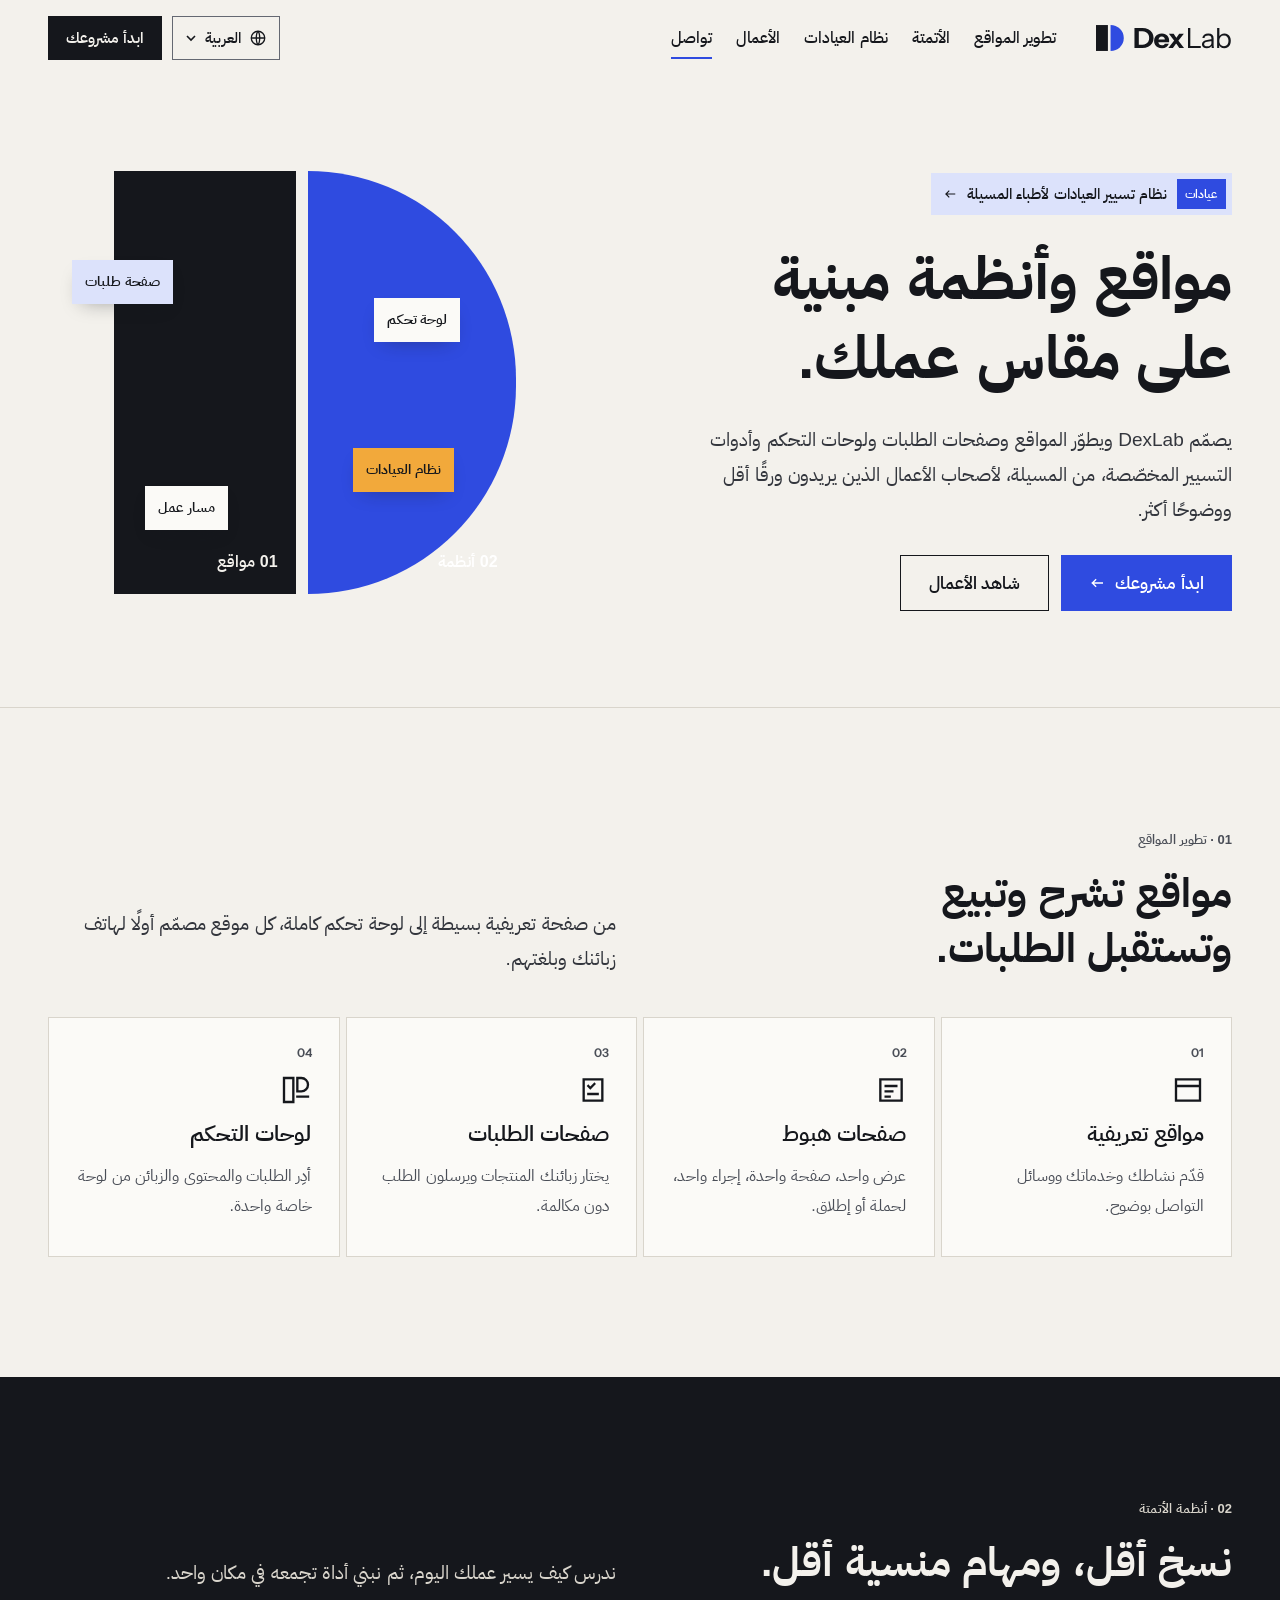
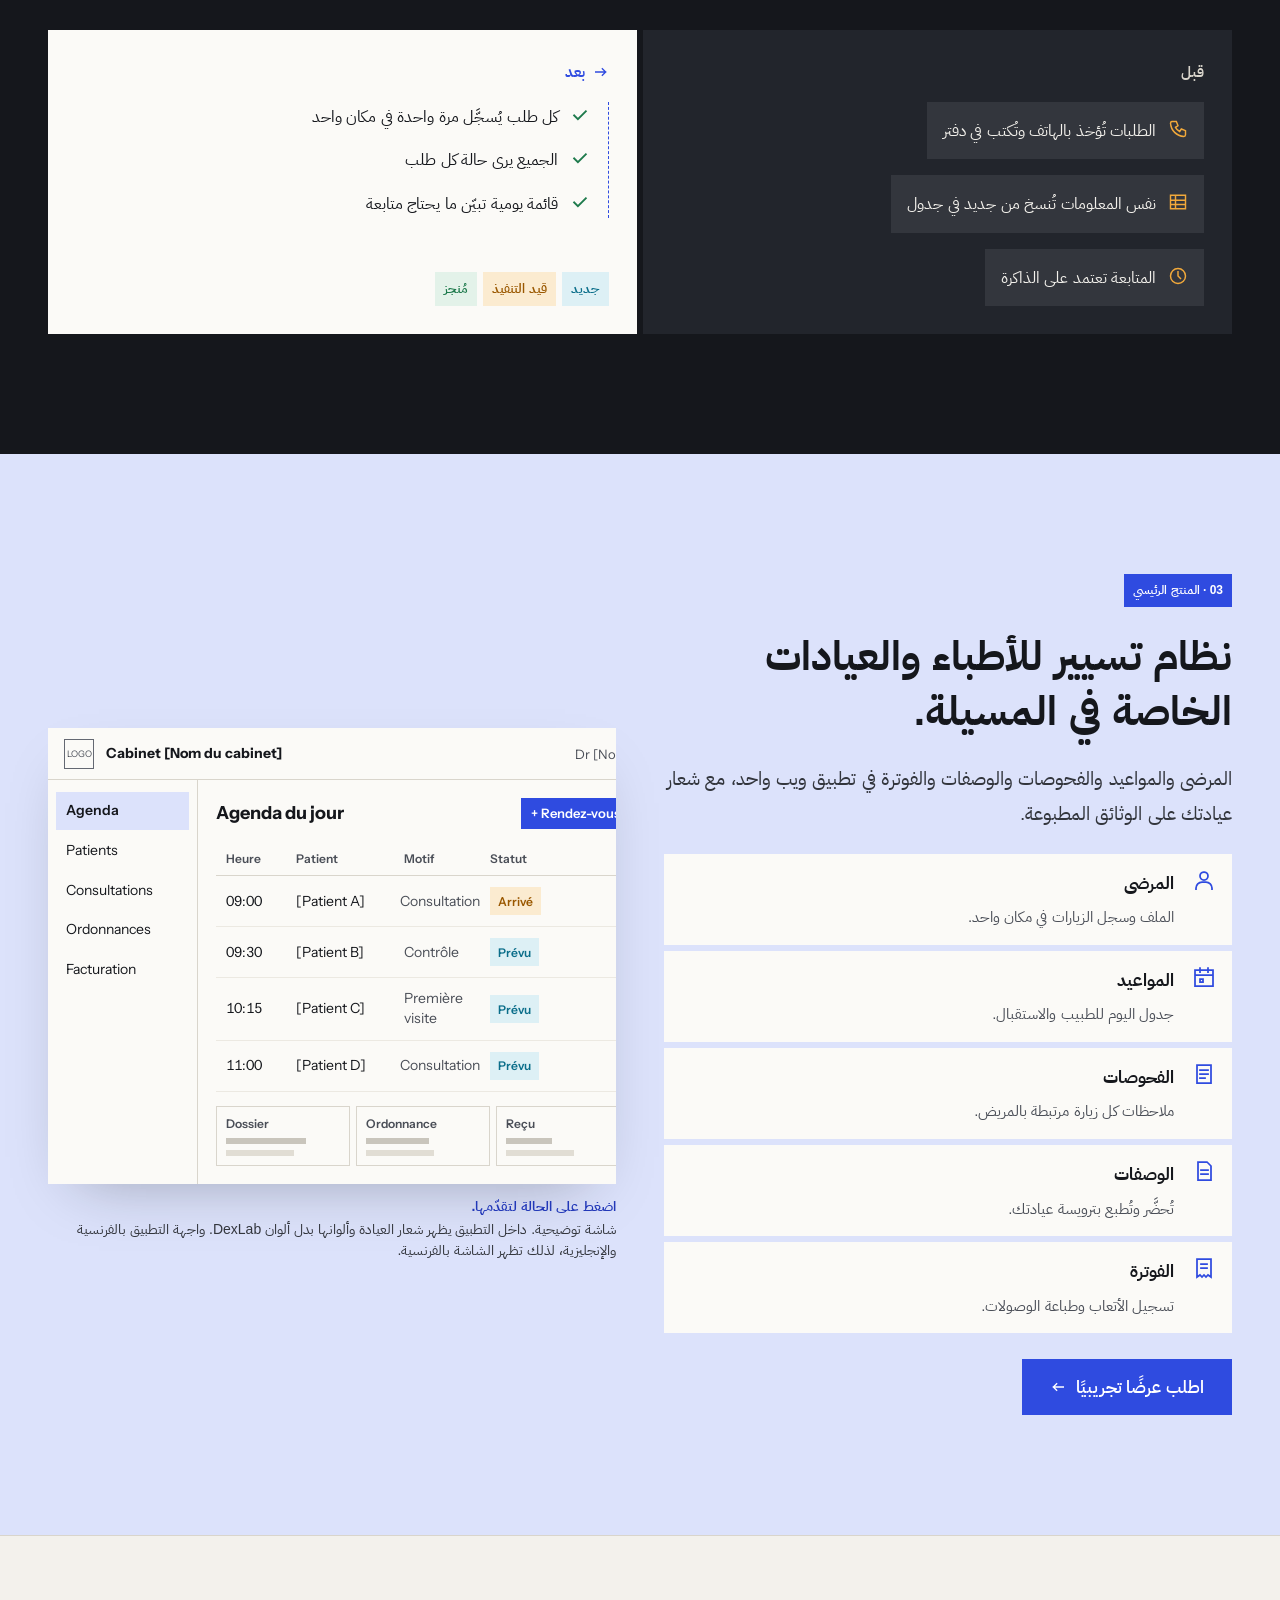
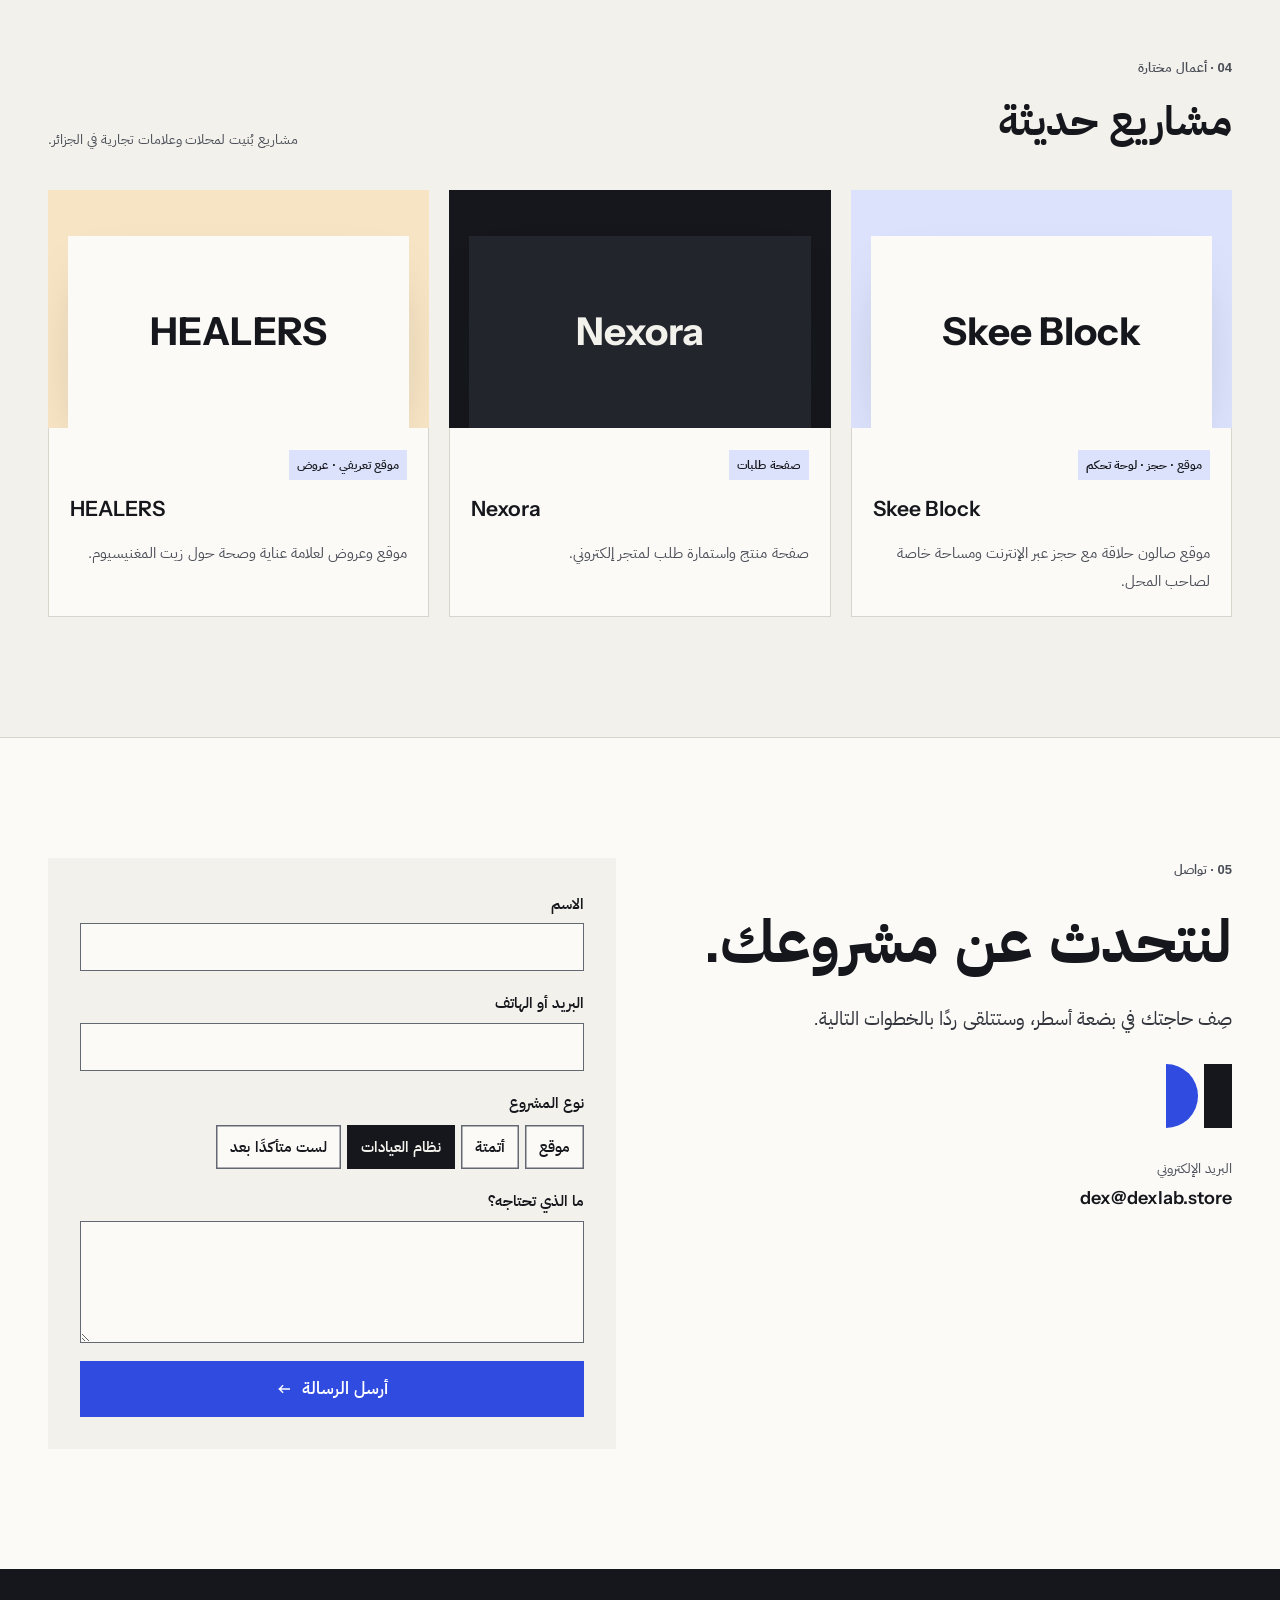
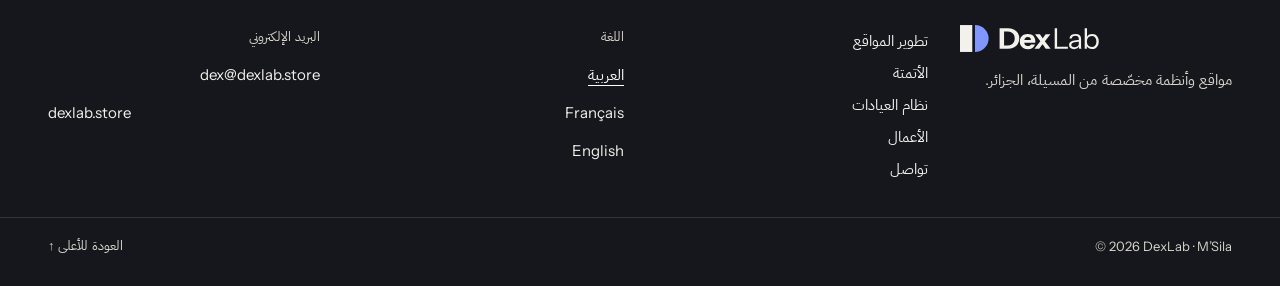
==== ar/index.html @ 87ea92a4 "Launch DexLab website (AR/FR/EN) Static site built from the DexLab brand (direction A): hero assembl" ====
<!doctype html>
<html lang="ar" dir="rtl" class="no-js">
<head>
<meta charset="utf-8">
<meta name="viewport" content="width=device-width,initial-scale=1,viewport-fit=cover">
<title>DexLab · مواقع وأنظمة مخصّصة في المسيلة</title>
<meta name="description" content="يصمّم DexLab ويطوّر المواقع وصفحات الطلبات ولوحات التحكم وأدوات التسيير المخصّصة، ومنها نظام تسيير للعيادات الخاصة في المسيلة.">
<meta name="theme-color" content="#F3F1EC">
<link rel="canonical" href="https://dexlab.store/ar/">
<link rel="alternate" hreflang="ar" href="https://dexlab.store/ar/">
<link rel="alternate" hreflang="fr" href="https://dexlab.store/fr/">
<link rel="alternate" hreflang="en" href="https://dexlab.store/en/">
<link rel="alternate" hreflang="x-default" href="https://dexlab.store/fr/">
<meta property="og:type" content="website">
<meta property="og:site_name" content="DexLab">
<meta property="og:title" content="DexLab · مواقع وأنظمة مخصّصة في المسيلة">
<meta property="og:description" content="يصمّم DexLab ويطوّر المواقع وصفحات الطلبات ولوحات التحكم وأدوات التسيير المخصّصة، ومنها نظام تسيير للعيادات الخاصة في المسيلة.">
<meta property="og:url" content="https://dexlab.store/ar/">
<meta property="og:image" content="https://dexlab.store/assets/img/og-ar.png">
<meta property="og:image:width" content="1200"><meta property="og:image:height" content="630">
<meta name="twitter:card" content="summary_large_image">
<link rel="icon" href="/favicon.svg" type="image/svg+xml">
<link rel="icon" href="/favicon.ico" sizes="any">
<link rel="apple-touch-icon" href="/assets/img/apple-touch-icon.png">
<link rel="manifest" href="/site.webmanifest">
<link rel="preload" href="/assets/fonts/ibm-plex-sans-arabic-arabic-700-normal.woff2" as="font" type="font/woff2" crossorigin>
<link rel="stylesheet" href="/assets/css/site.css">
<script>if(!matchMedia("(prefers-reduced-motion: reduce)").matches)document.documentElement.classList.add("play");</script>
</head>
<body>
<a class="skip" href="#main">انتقل إلى المحتوى</a>
<div class="progress" aria-hidden="true"><span></span></div>

<header class="site-head">
<div class="wrap head-row">
<a class="brand" href="/ar/" dir="ltr" aria-label="DexLab"><img src="/assets/img/logo.svg" alt="DexLab" width="136" height="27"></a>
<nav class="nav" aria-label="القائمة الرئيسية"><a href="#web">تطوير المواقع</a><a href="#automation">الأتمتة</a><a href="#clinic">نظام العيادات</a><a href="#work">الأعمال</a><a href="#contact">تواصل</a></nav>
<div class="head-end">
<button type="button" class="lang-btn" aria-haspopup="true" aria-expanded="false" aria-controls="lang-list" aria-label="اللغة">
<svg width="18" height="18" viewBox="0 0 24 24" fill="none" stroke="currentColor" stroke-width="1.75" aria-hidden="true"><circle cx="12" cy="12" r="9"/><path d="M3 12h18M12 3c3 3 3 15 0 18M12 3c-3 3-3 15 0 18"/></svg>
<span class="full">العربية</span><span class="short">عربي</span>
<svg class="chev" width="12" height="12" viewBox="0 0 12 12" aria-hidden="true"><path d="M2 4l4 4 4-4" fill="none" stroke="currentColor" stroke-width="1.6"/></svg>
</button>
<div class="lang-list" id="lang-list" role="group" aria-label="اللغة"><a href="/ar/" lang="ar" hreflang="ar" data-lang="ar" aria-current="true">العربية</a><a href="/fr/" lang="fr" hreflang="fr" data-lang="fr">Français</a><a href="/en/" lang="en" hreflang="en" data-lang="en">English</a></div>
<a class="btn btn-ink" href="#contact">ابدأ مشروعك</a>
<button type="button" class="menu-btn" aria-expanded="false" aria-controls="mobile-menu" aria-label="فتح القائمة" data-open="فتح القائمة" data-close="إغلاق القائمة">
<svg class="bars" width="20" height="14" viewBox="0 0 20 14" aria-hidden="true"><path d="M0 1h20M0 7h20M0 13h20" stroke="#F3F1EC" stroke-width="2"/></svg>
<svg class="x" width="16" height="16" viewBox="0 0 16 16" aria-hidden="true"><path d="M2 2l12 12M14 2L2 14" stroke="#F3F1EC" stroke-width="2"/></svg>
</button>
</div>
</div>
<nav class="mobile-menu" id="mobile-menu" aria-label="القائمة الرئيسية">
<a class="m-link" href="#web">تطوير المواقع</a><a class="m-link" href="#automation">الأتمتة</a><a class="m-link" href="#clinic">نظام العيادات</a><a class="m-link" href="#work">الأعمال</a><a class="m-link" href="#contact">تواصل</a>
<span class="small">اللغة</span>
<div class="seg"><a href="/ar/" lang="ar" hreflang="ar" data-lang="ar" aria-current="true">العربية</a><a href="/fr/" lang="fr" hreflang="fr" data-lang="fr">Français</a><a href="/en/" lang="en" hreflang="en" data-lang="en">English</a></div>
<a class="btn btn-pri" href="#contact">ابدأ مشروعك</a>
</nav>
</header>

<main id="main">
<section class="wrap hero" id="top">
<div class="hero-copy">
<a class="chip-link" href="#clinic"><span class="tag">عيادات</span><span>نظام تسيير العيادات لأطباء المسيلة</span><svg width="14" height="14" viewBox="0 0 24 24" fill="none" stroke="currentColor" stroke-width="2" stroke-linecap="square" aria-hidden="true"><path d="M4 12h15M14 7l5 5-5 5"/></svg></a>
<h1><span class="w">مواقع</span> <span class="w">وأنظمة</span> <span class="w">مبنية</span> <span class="w">على</span> <span class="w">مقاس</span> <span class="w">عملك.</span></h1>
<p class="lead">يصمّم DexLab ويطوّر المواقع وصفحات الطلبات ولوحات التحكم وأدوات التسيير المخصّصة، من المسيلة، لأصحاب الأعمال الذين يريدون ورقًا أقل ووضوحًا أكثر.</p>
<div class="actions"><a class="btn btn-pri" href="#contact">ابدأ مشروعك<svg class="arrow" width="16" height="16" viewBox="0 0 24 24" fill="none" stroke="currentColor" stroke-width="2" stroke-linecap="square" aria-hidden="true"><path d="M4 12h15M14 7l5 5-5 5"/></svg></a><a class="btn btn-sec" href="#work">شاهد الأعمال</a></div>
</div>
<button type="button" class="motif" dir="ltr" aria-label="أعِد التركيب">
<span class="mod block" dir="rtl"><span>01 مواقع</span></span>
<span class="mod disc" dir="rtl"><span>02 أنظمة</span></span>
<span class="chip c1" dir="rtl">صفحة طلبات</span>
<span class="chip c2" dir="rtl">لوحة تحكم</span>
<span class="chip c3" dir="rtl">نظام العيادات</span>
<span class="chip c4" dir="rtl">مسار عمل</span>
<span class="replay" dir="rtl" aria-hidden="true"><svg width="14" height="14" viewBox="0 0 24 24" fill="none" stroke="currentColor" stroke-width="2" aria-hidden="true"><path d="M4 12a8 8 0 1 0 3-6.2M4 4v5h5"/></svg>أعِد التركيب</span>
</button>
</section>

<section class="sec" id="web">
<div class="wrap sec-in">
<div class="sec-head rv"><div><span class="label">01 · تطوير المواقع</span><h2 class="h2">مواقع تشرح وتبيع وتستقبل الطلبات.</h2></div><p class="lead">من صفحة تعريفية بسيطة إلى لوحة تحكم كاملة، كل موقع مصمّم أولًا لهاتف زبائنك وبلغتهم.</p></div>
<div class="cards"><article class="card rv" style="--i:0"><span class="num">01</span><svg width="32" height="32" viewBox="0 0 24 24" fill="none" stroke="currentColor" stroke-width="1.75" stroke-linecap="square" aria-hidden="true"><path d="M3 4h18v16H3zM3 9h18"/></svg><h3>مواقع تعريفية</h3><p>قدّم نشاطك وخدماتك ووسائل التواصل بوضوح.</p></article><article class="card rv" style="--i:1"><span class="num">02</span><svg width="32" height="32" viewBox="0 0 24 24" fill="none" stroke="currentColor" stroke-width="1.75" stroke-linecap="square" aria-hidden="true"><path d="M4 4h16v16H4zM8 9h8M8 13h5M8 17h3"/></svg><h3>صفحات هبوط</h3><p>عرض واحد، صفحة واحدة، إجراء واحد، لحملة أو إطلاق.</p></article><article class="card rv" style="--i:2"><span class="num">03</span><svg width="32" height="32" viewBox="0 0 24 24" fill="none" stroke="currentColor" stroke-width="1.75" stroke-linecap="square" aria-hidden="true"><path d="M5 4h14v16H5zM8.5 9l1.5 1.5L13 7.5M8.5 15h7"/></svg><h3>صفحات الطلبات</h3><p>يختار زبائنك المنتجات ويرسلون الطلب دون مكالمة.</p></article><article class="card rv" style="--i:3"><span class="num">04</span><svg width="32" height="32" viewBox="0 0 24 24" fill="none" stroke="currentColor" stroke-width="1.75" stroke-linecap="square" aria-hidden="true"><path d="M3 3h7v18H3zM13 3h3a5 5 0 0 1 0 10h-3zM13 17h8"/></svg><h3>لوحات التحكم</h3><p>أدِر الطلبات والمحتوى والزبائن من لوحة خاصة واحدة.</p></article></div>
</div>
</section>

<section class="sec dark" id="automation">
<div class="wrap sec-in">
<div class="sec-head rv"><div><span class="label">02 · أنظمة الأتمتة</span><h2 class="h2">نسخ أقل، ومهام منسية أقل.</h2></div><p class="lead">ندرس كيف يسير عملك اليوم، ثم نبني أداة تجمعه في مكان واحد.</p></div>
<div class="ba">
<div class="before"><span class="k">قبل</span><div class="note"><svg width="20" height="20" viewBox="0 0 24 24" fill="none" stroke="currentColor" stroke-width="1.75" stroke-linecap="square" aria-hidden="true"><path d="M5 3h5l2 5-3 2a11 11 0 0 0 5 5l2-3 5 2v5a2 2 0 0 1-2 2A17 17 0 0 1 3 5a2 2 0 0 1 2-2"/></svg><span>الطلبات تُؤخذ بالهاتف وتُكتب في دفتر</span></div><div class="note"><svg width="20" height="20" viewBox="0 0 24 24" fill="none" stroke="currentColor" stroke-width="1.75" stroke-linecap="square" aria-hidden="true"><path d="M3 4h18v16H3zM3 10h18M3 15h18M9 4v16"/></svg><span>نفس المعلومات تُنسخ من جديد في جدول</span></div><div class="note"><svg width="20" height="20" viewBox="0 0 24 24" fill="none" stroke="currentColor" stroke-width="1.75" stroke-linecap="square" aria-hidden="true"><path d="M12 3a9 9 0 1 1 0 18a9 9 0 1 1 0-18M12 7v5l3 3"/></svg><span>المتابعة تعتمد على الذاكرة</span></div></div>
<div class="after"><span class="k"><svg class="arrow" width="16" height="16" viewBox="0 0 24 24" fill="none" stroke="currentColor" stroke-width="2" stroke-linecap="square" aria-hidden="true"><path d="M4 12h15M14 7l5 5-5 5"/></svg>بعد</span><ul><li style="--i:0"><svg width="20" height="20" viewBox="0 0 24 24" fill="none" stroke="currentColor" stroke-width="2.25" stroke-linecap="square" aria-hidden="true"><path d="M5 12.5l4.5 4.5L19 7.5"/></svg><span>كل طلب يُسجَّل مرة واحدة في مكان واحد</span></li><li style="--i:1"><svg width="20" height="20" viewBox="0 0 24 24" fill="none" stroke="currentColor" stroke-width="2.25" stroke-linecap="square" aria-hidden="true"><path d="M5 12.5l4.5 4.5L19 7.5"/></svg><span>الجميع يرى حالة كل طلب</span></li><li style="--i:2"><svg width="20" height="20" viewBox="0 0 24 24" fill="none" stroke="currentColor" stroke-width="2.25" stroke-linecap="square" aria-hidden="true"><path d="M5 12.5l4.5 4.5L19 7.5"/></svg><span>قائمة يومية تبيّن ما يحتاج متابعة</span></li></ul>
<div class="status-row"><span class="st st-info">جديد</span><span class="st st-warn">قيد التنفيذ</span><span class="st st-ok">مُنجز</span></div></div>
</div>
</div>
</section>

<section class="sec clinic" id="clinic">
<div class="wrap sec-in">
<div class="clinic-copy">
<span class="badge">03 · المنتج الرئيسي</span>
<h2 class="h2 rv">نظام تسيير للأطباء والعيادات الخاصة في المسيلة.</h2>
<p class="lead rv">المرضى والمواعيد والفحوصات والوصفات والفوترة في تطبيق ويب واحد، مع شعار عيادتك على الوثائق المطبوعة.</p>
<ul class="mods"><li class="rv" style="--i:0"><svg width="24" height="24" viewBox="0 0 24 24" fill="none" stroke="currentColor" stroke-width="1.75" stroke-linecap="square" aria-hidden="true"><path d="M12 4a4 4 0 1 1 0 8a4 4 0 1 1 0-8M4 21v-1a6 6 0 0 1 6-6h4a6 6 0 0 1 6 6v1"/></svg><b>المرضى</b><span>الملف وسجل الزيارات في مكان واحد.</span></li><li class="rv" style="--i:1"><svg width="24" height="24" viewBox="0 0 24 24" fill="none" stroke="currentColor" stroke-width="1.75" stroke-linecap="square" aria-hidden="true"><path d="M3 5h18v16H3zM3 10h18M8 3v4M16 3v4M8 14h3v3H8z"/></svg><b>المواعيد</b><span>جدول اليوم للطبيب والاستقبال.</span></li><li class="rv" style="--i:2"><svg width="24" height="24" viewBox="0 0 24 24" fill="none" stroke="currentColor" stroke-width="1.75" stroke-linecap="square" aria-hidden="true"><path d="M5 3h14v18H5zM8 8h8M8 12h8M8 16h5"/></svg><b>الفحوصات</b><span>ملاحظات كل زيارة مرتبطة بالمريض.</span></li><li class="rv" style="--i:3"><svg width="24" height="24" viewBox="0 0 24 24" fill="none" stroke="currentColor" stroke-width="1.75" stroke-linecap="square" aria-hidden="true"><path d="M6 3h9l4 4v14H6zM9 11h7M9 15h7"/></svg><b>الوصفات</b><span>تُحضَّر وتُطبع بترويسة عيادتك.</span></li><li class="rv" style="--i:4"><svg width="24" height="24" viewBox="0 0 24 24" fill="none" stroke="currentColor" stroke-width="1.75" stroke-linecap="square" aria-hidden="true"><path d="M5 3h14v18l-3-2-2 2-2-2-2 2-2-2-3 2zM9 8h6M9 12h6"/></svg><b>الفوترة</b><span>تسجيل الأتعاب وطباعة الوصولات.</span></li></ul>
<div class="actions"><a class="btn btn-pri" href="#contact">اطلب عرضًا تجريبيًا<svg class="arrow" width="16" height="16" viewBox="0 0 24 24" fill="none" stroke="currentColor" stroke-width="2" stroke-linecap="square" aria-hidden="true"><path d="M4 12h15M14 7l5 5-5 5"/></svg></a></div>
</div>
<figure class="rv">
<div class="screen-wrap" dir="ltr" tabindex="0" role="region" aria-label="شاشة توضيحية للتطبيق">
<div class="screen" dir="ltr" lang="fr">
<div class="top"><span class="logo-ph">LOGO</span><b>Cabinet [Nom du cabinet]</b><span class="doc">Dr [Nom]</span></div>
<div class="side"><span class="on">Agenda</span><span>Patients</span><span>Consultations</span><span>Ordonnances</span><span>Facturation</span></div>
<div class="main">
<div class="main-h"><b>Agenda du jour</b><span class="new">+ Rendez-vous</span></div>
<div><div class="tr th"><span>Heure</span><span>Patient</span><span>Motif</span><span>Statut</span></div><div class="tr"><span class="time">09:00</span><span>[Patient A]</span><span class="reason">Consultation</span><button type="button" class="stbtn s1" data-s="1" data-labels="[&quot;Prévu&quot;, &quot;Arrivé&quot;, &quot;En consultation&quot;, &quot;Terminé&quot;]">Arrivé</button></div><div class="tr"><span class="time">09:30</span><span>[Patient B]</span><span class="reason">Contrôle</span><button type="button" class="stbtn s0" data-s="0" data-labels="[&quot;Prévu&quot;, &quot;Arrivé&quot;, &quot;En consultation&quot;, &quot;Terminé&quot;]">Prévu</button></div><div class="tr"><span class="time">10:15</span><span>[Patient C]</span><span class="reason">Première visite</span><button type="button" class="stbtn s0" data-s="0" data-labels="[&quot;Prévu&quot;, &quot;Arrivé&quot;, &quot;En consultation&quot;, &quot;Terminé&quot;]">Prévu</button></div><div class="tr"><span class="time">11:00</span><span>[Patient D]</span><span class="reason">Consultation</span><button type="button" class="stbtn s0" data-s="0" data-labels="[&quot;Prévu&quot;, &quot;Arrivé&quot;, &quot;En consultation&quot;, &quot;Terminé&quot;]">Prévu</button></div></div>
<div class="tabs"><div class="tab"><span>Dossier</span><i class="bar" style="width:70%"></i><i class="bar2"></i></div><div class="tab"><span>Ordonnance</span><i class="bar" style="width:55%"></i><i class="bar2"></i></div><div class="tab"><span>Reçu</span><i class="bar" style="width:40%"></i><i class="bar2"></i></div></div>
</div>
</div>
</div>
<figcaption><span class="try">اضغط على الحالة لتقدّمها.</span>شاشة توضيحية. داخل التطبيق يظهر شعار العيادة وألوانها بدل ألوان DexLab. واجهة التطبيق بالفرنسية والإنجليزية، لذلك تظهر الشاشة بالفرنسية.</figcaption>
</figure>
</div>
</section>

<section class="sec" id="work">
<div class="wrap sec-in">
<div class="work-head rv"><div><span class="label">04 · أعمال مختارة</span><h2 class="h2">مشاريع حديثة</h2></div><span class="side-note">مشاريع بُنيت لمحلات وعلامات تجارية في الجزائر.</span></div>
<div class="projects"><article class="project rv" style="--i:0"><div class="p-art" aria-hidden="true"><div class="frame"><b>Skee Block</b></div></div><div class="p-body"><div class="tags"><span>موقع · حجز · لوحة تحكم</span></div><h3 lang="en" dir="ltr">Skee Block</h3><p>موقع صالون حلاقة مع حجز عبر الإنترنت ومساحة خاصة لصاحب المحل.</p></div></article><article class="project rv" style="--i:1"><div class="p-art v2" aria-hidden="true"><div class="frame"><b>Nexora</b></div></div><div class="p-body"><div class="tags"><span>صفحة طلبات</span></div><h3 lang="en" dir="ltr">Nexora</h3><p>صفحة منتج واستمارة طلب لمتجر إلكتروني.</p></div></article><article class="project rv" style="--i:2"><div class="p-art v3" aria-hidden="true"><div class="frame"><b>HEALERS</b></div></div><div class="p-body"><div class="tags"><span>موقع تعريفي · عروض</span></div><h3 lang="en" dir="ltr">HEALERS</h3><p>موقع وعروض لعلامة عناية وصحة حول زيت المغنيسيوم.</p></div></article></div>
</div>
</section>

<section class="sec contact" id="contact">
<div class="wrap sec-in">
<div class="contact-copy">
<span class="label">05 · تواصل</span>
<h2>لنتحدث عن مشروعك.</h2>
<p class="lead">صِف حاجتك في بضعة أسطر، وستتلقى ردًا بالخطوات التالية.</p>
<div class="mini" aria-hidden="true"><span class="b"></span><span class="d"></span></div>
<dl><div><dt>البريد الإلكتروني</dt><dd><a href="mailto:dex@dexlab.store"><bdi dir="ltr" class="ltr">dex@dexlab.store</bdi></a></dd></div></dl>
</div>
<form class="cform rv" novalidate data-to="dex@dexlab.store" data-subject="مشروع جديد">
<div class="field"><label for="f-name">الاسم</label><input id="f-name" name="name" type="text" autocomplete="name" required></div>
<div class="field"><label for="f-reach">البريد أو الهاتف</label><input id="f-reach" name="reach" type="text" class="ltr" dir="ltr" autocomplete="email" inputmode="email"></div>
<fieldset class="field" style="border:0;margin:0;padding:0"><legend class="lbl" style="padding:0;margin-bottom:8px">نوع المشروع</legend><div class="chips"><label><input type="radio" name="type" value="web"><span>موقع</span></label><label><input type="radio" name="type" value="automation"><span>أتمتة</span></label><label><input type="radio" name="type" value="clinic" checked><span>نظام العيادات</span></label><label><input type="radio" name="type" value="unsure"><span>لست متأكدًا بعد</span></label></div></fieldset>
<div class="field"><label for="f-msg">ما الذي تحتاجه؟</label><textarea id="f-msg" name="msg" rows="4" required></textarea></div>
<div class="msg err" role="alert" hidden>يرجى كتابة الاسم وما تحتاجه.</div>
<div class="msg ok" role="status" hidden><svg width="20" height="20" viewBox="0 0 24 24" fill="none" stroke="currentColor" stroke-width="2.25" stroke-linecap="square" aria-hidden="true"><path d="M5 12.5l4.5 4.5L19 7.5"/></svg><span>يُفتح تطبيق البريد والرسالة جاهزة. ما عليك إلا الضغط على إرسال.</span></div>
<button type="submit" class="btn btn-pri">أرسل الرسالة<svg class="arrow" width="16" height="16" viewBox="0 0 24 24" fill="none" stroke="currentColor" stroke-width="2" stroke-linecap="square" aria-hidden="true"><path d="M4 12h15M14 7l5 5-5 5"/></svg></button>
</form>
</div>
</section>
</main>

<footer class="foot">
<div class="wrap foot-grid">
<div><span dir="ltr"><img src="/assets/img/logo-dark.svg" alt="DexLab" width="140" height="27"></span><span class="tag">مواقع وأنظمة مخصّصة من المسيلة، الجزائر.</span></div>
<nav aria-label="القائمة الرئيسية"><div><a class="f" href="#web">تطوير المواقع</a><a class="f" href="#automation">الأتمتة</a><a class="f" href="#clinic">نظام العيادات</a><a class="f" href="#work">الأعمال</a><a class="f" href="#contact">تواصل</a></div></nav>
<div><span class="k">اللغة</span><a href="/ar/" lang="ar" hreflang="ar" data-lang="ar" aria-current="true">العربية</a><a href="/fr/" lang="fr" hreflang="fr" data-lang="fr">Français</a><a href="/en/" lang="en" hreflang="en" data-lang="en">English</a></div>
<div><span class="k">البريد الإلكتروني</span><a href="mailto:dex@dexlab.store"><bdi dir="ltr" class="ltr">dex@dexlab.store</bdi></a><a href="https://dexlab.store" dir="ltr" class="ltr">dexlab.store</a></div>
</div>
<div class="wrap foot-bottom"><span dir="ltr" class="ltr">© <span data-year>2026</span> DexLab · M’Sila</span><a href="#top">العودة للأعلى ↑</a></div>
</footer>
<script src="/assets/js/site.js" defer></script>
</body>
</html>
---- assets/css/site.css ----
/* DexLab website. Tokens follow brand/tokens/dexlab.tokens.css (Direction A "Assembly").
   Rules: radius 0 everywhere (the half-disc is the only curve), 6px seam between grouped cards,
   animate only transform + opacity, content visible without JavaScript. */

@font-face{font-family:"Instrument Sans";font-style:normal;font-weight:400;font-display:swap;src:url(../fonts/instrument-sans-latin-400-normal.woff2) format("woff2");unicode-range:U+0000-00FF,U+0131,U+0152-0153,U+02BB-02BC,U+02C6,U+02DA,U+02DC,U+0304,U+0308,U+0329,U+2000-206F,U+20AC,U+2122,U+2191,U+2193,U+2212,U+2215,U+FEFF,U+FFFD}
@font-face{font-family:"Instrument Sans";font-style:normal;font-weight:500;font-display:swap;src:url(../fonts/instrument-sans-latin-500-normal.woff2) format("woff2");unicode-range:U+0000-00FF,U+0131,U+0152-0153,U+02BB-02BC,U+02C6,U+02DA,U+02DC,U+0304,U+0308,U+0329,U+2000-206F,U+20AC,U+2122,U+2191,U+2193,U+2212,U+2215,U+FEFF,U+FFFD}
@font-face{font-family:"Instrument Sans";font-style:normal;font-weight:600;font-display:swap;src:url(../fonts/instrument-sans-latin-600-normal.woff2) format("woff2");unicode-range:U+0000-00FF,U+0131,U+0152-0153,U+02BB-02BC,U+02C6,U+02DA,U+02DC,U+0304,U+0308,U+0329,U+2000-206F,U+20AC,U+2122,U+2191,U+2193,U+2212,U+2215,U+FEFF,U+FFFD}
@font-face{font-family:"Instrument Sans";font-style:normal;font-weight:700;font-display:swap;src:url(../fonts/instrument-sans-latin-700-normal.woff2) format("woff2");unicode-range:U+0000-00FF,U+0131,U+0152-0153,U+02BB-02BC,U+02C6,U+02DA,U+02DC,U+0304,U+0308,U+0329,U+2000-206F,U+20AC,U+2122,U+2191,U+2193,U+2212,U+2215,U+FEFF,U+FFFD}
@font-face{font-family:"Instrument Sans";font-style:normal;font-weight:400;font-display:swap;src:url(../fonts/instrument-sans-latin-ext-400-normal.woff2) format("woff2");unicode-range:U+0100-02BA,U+02BD-02C5,U+02C7-02CC,U+02CE-02D7,U+02DD-02FF,U+0304,U+0308,U+0329,U+1D00-1DBF,U+1E00-1E9F,U+1EF2-1EFF,U+2020,U+20A0-20AB,U+20AD-20C0,U+2113,U+2C60-2C7F,U+A720-A7FF}
@font-face{font-family:"Instrument Sans";font-style:normal;font-weight:500;font-display:swap;src:url(../fonts/instrument-sans-latin-ext-500-normal.woff2) format("woff2");unicode-range:U+0100-02BA,U+02BD-02C5,U+02C7-02CC,U+02CE-02D7,U+02DD-02FF,U+0304,U+0308,U+0329,U+1D00-1DBF,U+1E00-1E9F,U+1EF2-1EFF,U+2020,U+20A0-20AB,U+20AD-20C0,U+2113,U+2C60-2C7F,U+A720-A7FF}
@font-face{font-family:"Instrument Sans";font-style:normal;font-weight:600;font-display:swap;src:url(../fonts/instrument-sans-latin-ext-600-normal.woff2) format("woff2");unicode-range:U+0100-02BA,U+02BD-02C5,U+02C7-02CC,U+02CE-02D7,U+02DD-02FF,U+0304,U+0308,U+0329,U+1D00-1DBF,U+1E00-1E9F,U+1EF2-1EFF,U+2020,U+20A0-20AB,U+20AD-20C0,U+2113,U+2C60-2C7F,U+A720-A7FF}
@font-face{font-family:"Instrument Sans";font-style:normal;font-weight:700;font-display:swap;src:url(../fonts/instrument-sans-latin-ext-700-normal.woff2) format("woff2");unicode-range:U+0100-02BA,U+02BD-02C5,U+02C7-02CC,U+02CE-02D7,U+02DD-02FF,U+0304,U+0308,U+0329,U+1D00-1DBF,U+1E00-1E9F,U+1EF2-1EFF,U+2020,U+20A0-20AB,U+20AD-20C0,U+2113,U+2C60-2C7F,U+A720-A7FF}
@font-face{font-family:"IBM Plex Sans Arabic";font-style:normal;font-weight:400;font-display:swap;src:url(../fonts/ibm-plex-sans-arabic-arabic-400-normal.woff2) format("woff2");unicode-range:U+0600-06FF,U+0750-077F,U+0870-088E,U+0890-0891,U+0897-08E1,U+08E3-08FF,U+200C-200E,U+2010-2011,U+204F,U+2E41,U+FB50-FDFF,U+FE70-FE74,U+FE76-FEFC}
@font-face{font-family:"IBM Plex Sans Arabic";font-style:normal;font-weight:500;font-display:swap;src:url(../fonts/ibm-plex-sans-arabic-arabic-500-normal.woff2) format("woff2");unicode-range:U+0600-06FF,U+0750-077F,U+0870-088E,U+0890-0891,U+0897-08E1,U+08E3-08FF,U+200C-200E,U+2010-2011,U+204F,U+2E41,U+FB50-FDFF,U+FE70-FE74,U+FE76-FEFC}
@font-face{font-family:"IBM Plex Sans Arabic";font-style:normal;font-weight:600;font-display:swap;src:url(../fonts/ibm-plex-sans-arabic-arabic-600-normal.woff2) format("woff2");unicode-range:U+0600-06FF,U+0750-077F,U+0870-088E,U+0890-0891,U+0897-08E1,U+08E3-08FF,U+200C-200E,U+2010-2011,U+204F,U+2E41,U+FB50-FDFF,U+FE70-FE74,U+FE76-FEFC}
@font-face{font-family:"IBM Plex Sans Arabic";font-style:normal;font-weight:700;font-display:swap;src:url(../fonts/ibm-plex-sans-arabic-arabic-700-normal.woff2) format("woff2");unicode-range:U+0600-06FF,U+0750-077F,U+0870-088E,U+0890-0891,U+0897-08E1,U+08E3-08FF,U+200C-200E,U+2010-2011,U+204F,U+2E41,U+FB50-FDFF,U+FE70-FE74,U+FE76-FEFC}

:root{
  --paper:#F3F1EC; --sheet:#FBFAF7; --ink:#15171C; --graphite:#4A4E57; --stone:#646872; --line:#D9D5CC;
  --cobalt:#2F4BE0; --cobalt-deep:#2238B8; --cobalt-light:#8296FF; --module:#DCE2FB; --signal:#F2A93B;
  --ink-2:#22252C; --ink-3:#33363D; --body-ink:#33363D;
  --success:#1E7A4C; --success-bg:#E3F2E9; --warning:#9A5800; --warning-bg:#FBEBD0; --info:#0B6E8A; --info-bg:#DDF0F5;
  --font:"Instrument Sans","Helvetica Neue",Arial,sans-serif;
  --font-latin:"Instrument Sans","Helvetica Neue",Arial,sans-serif;
  --tight:-0.035em; --tight-s:-0.015em; --label-ls:.1em; --label-tt:uppercase;
  --h-lh:1.02; --body-lh:1.6; --measure:60ch;
  --h1:clamp(40px,5.4vw,80px); --h2:clamp(32px,3.4vw,48px); --lead:19px;
  --gutter:48px; --sec-pad:120px; --hero-pad:80px; --nav-h:76px;
  --seam:6px;
  --fast:150ms; --base:250ms; --slow:450ms; --assemble:600ms;
  --out:cubic-bezier(.2,.7,.2,1); --snap:cubic-bezier(.3,1.35,.5,1); --inout:cubic-bezier(.6,0,.3,1);
  --lift:0 1px 0 #D9D5CC,0 12px 24px -12px rgba(21,23,28,.25);
  --float:0 24px 60px -30px rgba(21,23,28,.35);
  color-scheme:light;
}
:root[lang=ar]{
  --font:"IBM Plex Sans Arabic","Segoe UI",Tahoma,sans-serif;
  --tight:0; --tight-s:0; --label-ls:0; --label-tt:none; --h-lh:1.35; --body-lh:1.85; --measure:58ch;
  --h1:clamp(36px,4.6vw,68px); --h2:clamp(28px,3.2vw,44px);
}
@media (max-width:1099px){:root{--gutter:32px}}
@media (max-width:599px){
  :root{--gutter:20px; --sec-pad:72px; --hero-pad:40px; --nav-h:64px; --h1:40px; --h2:32px; --lead:17px}
  :root[lang=ar]{--h1:34px; --h2:28px}
}

*,*::before,*::after{box-sizing:border-box}
html{scroll-behavior:smooth;-webkit-text-size-adjust:100%}
body{margin:0;background:var(--paper);color:var(--ink);font:400 17px/var(--body-lh) var(--font);overflow-x:hidden;-webkit-font-smoothing:antialiased}
:lang(ar){letter-spacing:0!important}
img,svg{display:block;max-width:100%}
a{color:var(--cobalt)}a:hover{color:var(--cobalt-deep)}
:focus-visible{outline:2px solid var(--cobalt);outline-offset:2px}
.dark :focus-visible{outline-color:var(--cobalt-light)}
bdi.ltr,.ltr{font-family:var(--font-latin)}
h1,h2,h3{margin:0;text-wrap:balance}
p{margin:0}
.wrap{max-width:1280px;margin:0 auto;padding-inline:max(var(--gutter),env(safe-area-inset-left,0px))}
.label{font-size:13px;font-weight:600;letter-spacing:var(--label-ls);text-transform:var(--label-tt);color:var(--graphite)}
.dark .label{color:var(--line)}
.h2{font-size:var(--h2);line-height:var(--h-lh);font-weight:700;letter-spacing:var(--tight)}
.lead{font-size:var(--lead);line-height:var(--body-lh);color:var(--body-ink);max-width:var(--measure)}
.dark .lead{color:var(--line)}
.flip{transform:scaleX(1)}
[dir=rtl] .flip{transform:scaleX(-1)}
.skip{position:absolute;inset-inline-start:12px;top:-60px;z-index:100;background:var(--ink);color:var(--paper);padding:12px 16px;font-weight:600;text-decoration:none}
.skip:focus{top:12px}

/* progress hairline */
.progress{position:fixed;inset:0 0 auto;height:3px;z-index:60;pointer-events:none}
.progress span{display:block;height:100%;background:var(--cobalt);transform-origin:0 50%;transform:scaleX(0)}
[dir=rtl] .progress span{transform-origin:100% 50%}

/* header */
.site-head{position:sticky;top:0;z-index:50;background:var(--paper);border-bottom:1px solid transparent;transition:border-color var(--base) var(--out),box-shadow var(--base) var(--out)}
.site-head.scrolled{border-bottom-color:var(--line)}
.head-row{height:var(--nav-h);display:flex;align-items:center;gap:28px}
.brand{display:flex;flex:none}
.brand img{width:136px;height:auto}
@media (max-width:599px){.brand img{width:112px}}
.nav{display:flex;gap:24px;font-size:16px;font-weight:500;margin-inline-start:12px}
.nav a{color:var(--ink);text-decoration:none;white-space:nowrap;position:relative;padding:6px 0}
.nav a::after{content:"";position:absolute;inset-inline:0;bottom:0;height:2px;background:var(--cobalt);transform:scaleX(0);transform-origin:inline-start;transition:transform var(--base) var(--out)}
.nav a:hover::after,.nav a[aria-current=true]::after{transform:scaleX(1)}
.head-end{margin-inline-start:auto;display:flex;align-items:center;gap:10px;position:relative}
.lang-btn{height:44px;padding:0 12px;border:1.5px solid var(--stone);background:transparent;color:var(--ink);font:500 15px var(--font);display:flex;align-items:center;gap:8px;cursor:pointer}
.lang-btn .chev{transition:transform var(--base) var(--out)}
.lang-btn[aria-expanded=true] .chev{transform:rotate(180deg)}
.lang-list{position:absolute;top:52px;inset-inline-end:0;min-width:190px;background:var(--sheet);box-shadow:inset 0 0 0 1px var(--line),0 12px 24px -12px rgba(21,23,28,.3);display:flex;flex-direction:column;z-index:10;margin:0;padding:0;list-style:none}
.lang-list a{height:48px;padding:0 14px;display:flex;align-items:center;gap:10px;color:var(--ink);text-decoration:none;font-size:16px}
.lang-list a:hover{background:var(--paper)}
.lang-list a[aria-current=true]{background:var(--module);font-weight:600}
.lang-list a[aria-current=true]::after{content:"✓";margin-inline-start:auto;color:var(--cobalt);font:600 13px var(--font-latin)}
.lang-list a[lang=ar]{font-family:"IBM Plex Sans Arabic",sans-serif}
.lang-list a[lang=fr],.lang-list a[lang=en]{font-family:var(--font-latin)}
.js .lang-list{opacity:0;transform:translateY(-8px);pointer-events:none;visibility:hidden;transition:opacity var(--base) var(--out),transform var(--base) var(--out),visibility 0s linear var(--base)}
.js .lang-list.open{opacity:1;transform:none;pointer-events:auto;visibility:visible;transition-delay:0s}
.no-js .lang-btn{display:none}
.no-js .lang-list{position:static;flex-direction:row;min-width:0;box-shadow:none;background:none}
.btn{display:inline-flex;align-items:center;justify-content:center;gap:10px;min-height:44px;padding:0 18px;font:600 15px var(--font);text-decoration:none;border:0;cursor:pointer;white-space:nowrap;transition:background-color var(--fast) var(--out),color var(--fast) var(--out),transform var(--fast) var(--out),box-shadow var(--fast) var(--out)}
.btn:hover{transform:translateY(-2px)}
.btn:active{transform:translateY(0)}
.btn svg{transition:transform var(--fast) var(--out)}
.btn:hover svg.arrow{transform:translateX(3px)}
[dir=rtl] .btn:hover svg.arrow{transform:scaleX(-1) translateX(3px)}
[dir=rtl] .btn svg.arrow{transform:scaleX(-1)}
.btn-ink{background:var(--ink);color:var(--paper)}
.btn-ink:hover{background:var(--cobalt);color:#fff}
.btn-pri{background:var(--cobalt);color:#fff;min-height:56px;padding:0 28px;font-size:17px}
.btn-pri:hover{background:var(--cobalt-deep);color:#fff}
.btn-sec{border:1.5px solid var(--ink);color:var(--ink);min-height:56px;padding:0 28px;font-size:17px;background:transparent}
.btn-sec:hover{background:var(--ink);color:var(--paper)}
.menu-btn{display:none;width:44px;height:44px;border:0;background:var(--ink);align-items:center;justify-content:center;cursor:pointer;padding:0}
.menu-btn .bars,.menu-btn .x{transition:opacity var(--fast),transform var(--base) var(--out)}
.menu-btn .x{position:absolute;opacity:0;transform:rotate(-45deg)}
.menu-btn[aria-expanded=true] .bars{opacity:0;transform:rotate(45deg)}
.menu-btn[aria-expanded=true] .x{opacity:1;transform:none}
.mobile-menu{background:var(--ink);color:var(--paper);padding:12px var(--gutter) 24px;display:none;flex-direction:column;gap:4px}
.mobile-menu a.m-link{color:var(--paper);text-decoration:none;font-size:24px;font-weight:600;min-height:56px;display:flex;align-items:center;border-bottom:1px solid var(--ink-3)}
.mobile-menu .seg{display:grid;grid-template-columns:repeat(3,minmax(0,1fr));gap:var(--seam);margin-top:8px}
.mobile-menu .seg a{height:48px;display:flex;align-items:center;justify-content:center;font-weight:600;font-size:15px;text-decoration:none;color:var(--paper);box-shadow:inset 0 0 0 1.5px var(--graphite)}
.mobile-menu .seg a[aria-current=true]{background:var(--paper);color:var(--ink);box-shadow:none}
.mobile-menu .seg a[lang=ar]{font-family:"IBM Plex Sans Arabic",sans-serif}
.mobile-menu .seg a[lang=fr],.mobile-menu .seg a[lang=en]{font-family:var(--font-latin)}
.mobile-menu .small{font-size:13px;color:var(--line);margin-top:16px}
.mobile-menu .btn-pri{margin-top:20px;min-height:52px}
@media (max-width:1099px){
  .nav,.head-end .btn-ink{display:none}
  .menu-btn{display:flex;position:relative}
  .mobile-menu.open{display:flex}
  .js .mobile-menu.open{animation:drop var(--base) var(--out) both}
  .mobile-menu.open > *{animation:rise var(--base) var(--out) both}
  .mobile-menu.open > *:nth-child(2){animation-delay:40ms}.mobile-menu.open > *:nth-child(3){animation-delay:80ms}.mobile-menu.open > *:nth-child(4){animation-delay:120ms}.mobile-menu.open > *:nth-child(5){animation-delay:160ms}
  .lang-btn .full{display:none}
}
@media (min-width:1100px){.lang-btn .short{display:none}}

/* hero */
.hero{padding-block:var(--hero-pad);display:grid;grid-template-columns:repeat(auto-fit,minmax(min(460px,100%),1fr));gap:48px;align-items:center}
.hero-copy{display:flex;flex-direction:column;gap:24px;min-width:0}
.chip-link{align-self:flex-start;display:flex;align-items:center;gap:10px;background:var(--module);color:var(--ink);text-decoration:none;font-size:15px;font-weight:500;padding:6px 12px;padding-inline-start:6px;max-width:100%}
.chip-link .tag{background:var(--cobalt);color:#fff;font-size:12px;font-weight:600;padding:4px 8px;letter-spacing:var(--label-ls);flex:none}
.chip-link:hover{color:var(--ink);background:#cfd7fa}
.chip-link:hover svg{transform:translateX(3px)}
[dir=rtl] .chip-link svg{transform:scaleX(-1)}
[dir=rtl] .chip-link:hover svg{transform:scaleX(-1) translateX(3px)}
.chip-link svg{transition:transform var(--fast) var(--out);flex:none}
.hero h1{font-size:var(--h1);line-height:var(--h-lh);font-weight:700;letter-spacing:var(--tight);max-width:14ch}
:root[lang=ar] .hero h1{max-width:16ch}
.hero h1 .w{display:inline-block}
.actions{display:flex;flex-wrap:wrap;gap:12px;margin-top:4px}

.motif{position:relative;width:100%;max-width:520px;aspect-ratio:520/470;justify-self:center;--px:0;--py:0;cursor:pointer;border:0;background:none;padding:0;font:inherit;color:inherit;display:block}
.motif .mod{position:absolute;top:3%;height:90%;display:flex;align-items:flex-end;padding:18px;font-weight:600;font-size:16px;transition:transform var(--slow) var(--out)}
.motif .block{left:8%;width:35%;background:var(--ink);color:var(--paper);transform:translate(calc(var(--px)*-6px),calc(var(--py)*-6px))}
.motif .disc{left:45.3%;width:40%;background:var(--cobalt);color:#fff;border-radius:0 999px 999px 0;transform:translate(calc(var(--px)*6px),calc(var(--py)*6px))}
.motif .mod span{font-family:var(--font)}
.motif .chip{position:absolute;padding:9px 13px;font-size:14px;font-weight:600;box-shadow:0 8px 20px -10px rgba(21,23,28,.4);font-family:var(--font);transition:transform var(--slow) var(--out)}
.motif .c1{left:0;top:22%;background:var(--module);transform:translate(calc(var(--px)*-14px),calc(var(--py)*-10px))}
.motif .c2{left:58%;top:30%;background:var(--sheet);transform:translate(calc(var(--px)*12px),calc(var(--py)*-12px))}
.motif .c3{left:54%;top:62%;background:var(--signal);color:var(--ink);transform:translate(calc(var(--px)*16px),calc(var(--py)*12px))}
.motif .c4{left:14%;top:70%;background:var(--sheet);transform:translate(calc(var(--px)*-10px),calc(var(--py)*14px))}
.motif .replay{position:absolute;inset-inline-end:2%;bottom:-2%;font-size:13px;color:var(--graphite);display:flex;align-items:center;gap:6px;opacity:0;transition:opacity var(--base)}
.motif:hover .replay,.motif:focus-visible .replay{opacity:1}

/* hero entrance (JS adds .play; without JS everything is already in place) */
@keyframes slideStart{from{opacity:0;transform:translateX(-24px)}}
@keyframes slideEnd{from{opacity:0;transform:translateX(24px)}}
@keyframes rise{from{opacity:0;transform:translateY(16px)}}
@keyframes drop{from{opacity:0;transform:translateY(-8px)}}
.play .motif .block{animation:slideStart var(--assemble) var(--snap) both}
.play .motif .disc{animation:slideEnd var(--assemble) var(--snap) 80ms both}
.play .motif .chip{animation:drop var(--slow) var(--out) both}
.play .motif .c1{animation-delay:380ms}.play .motif .c2{animation-delay:440ms}.play .motif .c3{animation-delay:500ms}.play .motif .c4{animation-delay:560ms}
.play .hero-copy > *{animation:rise var(--slow) var(--out) both}
.play .hero-copy > :nth-child(2){animation-delay:60ms}.play .hero-copy > :nth-child(3){animation-delay:120ms}.play .hero-copy > :nth-child(4){animation-delay:180ms}

/* sections */
.sec{border-top:1px solid var(--line)}
.sec-in{padding-block:var(--sec-pad);display:flex;flex-direction:column;gap:40px}
.sec-head{display:grid;grid-template-columns:repeat(auto-fit,minmax(min(420px,100%),1fr));gap:24px 48px;align-items:end}
.sec-head > div{display:flex;flex-direction:column;gap:14px}
.dark{background:var(--ink);color:var(--paper);border-top:0}

/* reveal on scroll: only when JS is running and motion is allowed */
.js .rv{opacity:0;transform:translateY(16px);transition:opacity var(--slow) var(--out),transform var(--slow) var(--out);transition-delay:calc(var(--i,0)*60ms)}
.js .rv.in{opacity:1;transform:none}

.cards{display:grid;grid-template-columns:repeat(auto-fit,minmax(min(250px,100%),1fr));gap:var(--seam)}
.card{background:var(--sheet);box-shadow:inset 0 0 0 1px var(--line);padding:28px;display:flex;flex-direction:column;gap:14px;min-height:240px;transition:transform var(--fast) var(--out),box-shadow var(--fast) var(--out)}
.card:hover,.card:focus-within{transform:translateY(-2px);box-shadow:inset 0 0 0 1.5px var(--ink),var(--lift)}
.js .card.rv.in:hover{transform:translateY(-2px)}
.card .num{font:600 12px var(--font-latin);letter-spacing:.1em;color:var(--graphite)}
.card svg{color:var(--ink);transition:color var(--fast)}
.card:hover svg{color:var(--cobalt)}
.card h3{font-size:22px;line-height:1.25;font-weight:600;letter-spacing:var(--tight-s)}
.card p{font-size:16px;color:var(--graphite)}

/* automation before/after */
.ba{display:grid;grid-template-columns:repeat(auto-fit,minmax(min(360px,100%),1fr));gap:var(--seam);align-items:stretch}
.before{background:var(--ink-2);padding:28px;display:flex;flex-direction:column;gap:16px}
.before .k{font-size:15px;font-weight:600;color:var(--line)}
.note{align-self:flex-start;background:var(--ink-3);color:var(--paper);padding:14px 16px;font-size:16px;max-width:85%;display:flex;gap:12px;align-items:flex-start;transition:transform var(--assemble) var(--inout)}
.note svg{flex:none;margin-top:3px;color:var(--signal)}
.note:nth-of-type(1){transform:translateX(0) rotate(-1.5deg)}
.note:nth-of-type(2){transform:translateX(12%) rotate(1deg)}
.note:nth-of-type(3){transform:translateX(5%) rotate(-.5deg)}
[dir=rtl] .note:nth-of-type(2){transform:translateX(-12%) rotate(-1deg)}
[dir=rtl] .note:nth-of-type(3){transform:translateX(-5%) rotate(.5deg)}
.ba.aligned .note{transform:none!important}
@media (max-width:599px){.note{transform:none!important}}
.after{background:var(--sheet);color:var(--ink);padding:28px;display:flex;flex-direction:column;gap:16px}
.after .k{font-size:15px;font-weight:600;color:var(--cobalt);display:flex;align-items:center;gap:8px}
.after ul{list-style:none;margin:0;padding:0;padding-inline-start:18px;border-inline-start:1.5px dashed var(--cobalt);display:flex;flex-direction:column;gap:14px}
.after li{display:flex;gap:12px;align-items:flex-start;font-size:16px}
.after li svg{flex:none;margin-top:3px;color:var(--success)}
.js .after li{opacity:0;transform:translateX(-12px);transition:opacity var(--slow) var(--out),transform var(--slow) var(--out);transition-delay:calc(300ms + var(--i,0)*120ms)}
[dir=rtl].js .after li,.js [dir=rtl] .after li{transform:translateX(12px)}
.ba.aligned .after li{opacity:1!important;transform:none!important}
.status-row{display:flex;flex-wrap:wrap;gap:var(--seam);margin-top:auto;padding-top:8px}
.st{font-size:13px;font-weight:600;padding:5px 9px}
.st-info{background:var(--info-bg);color:var(--info)}.st-warn{background:var(--warning-bg);color:var(--warning)}.st-ok{background:var(--success-bg);color:var(--success)}

/* clinic */
.clinic{background:var(--module);border-top:0}
.clinic .sec-in{display:grid;grid-template-columns:repeat(auto-fit,minmax(min(440px,100%),1fr));gap:48px;align-items:center}
.clinic-copy{display:flex;flex-direction:column;gap:22px;min-width:0}
.badge{align-self:flex-start;background:var(--cobalt);color:#fff;font-size:12px;font-weight:600;padding:5px 9px;letter-spacing:var(--label-ls);text-transform:var(--label-tt)}
.mods{margin:0;padding:0;list-style:none;display:flex;flex-direction:column;gap:var(--seam)}
.mods li{background:var(--sheet);padding:14px 16px;display:grid;grid-template-columns:28px minmax(0,1fr);gap:4px 14px;align-items:start;transition:transform var(--fast) var(--out)}
.mods li:hover{transform:translateX(4px)}
[dir=rtl] .mods li:hover{transform:translateX(-4px)}
.mods svg{grid-row:span 2;color:var(--cobalt)}
.mods b{font-size:17px}
.mods span{font-size:15px;color:var(--graphite)}
figure{margin:0;display:flex;flex-direction:column;gap:12px;min-width:0}
.screen-wrap{overflow-x:auto;box-shadow:var(--float)}
.screen{min-width:600px;background:var(--sheet);font-family:var(--font-latin);display:grid;grid-template-columns:150px 1fr;font-size:14px;line-height:1.4;color:var(--ink)}
.screen .top{grid-column:1/-1;height:52px;border-bottom:1px solid var(--line);display:flex;align-items:center;gap:12px;padding:0 16px}
.screen .logo-ph{width:30px;height:30px;box-shadow:inset 0 0 0 1px var(--stone);display:flex;align-items:center;justify-content:center;font-size:9px;color:var(--graphite)}
.screen .doc{margin-left:auto;font-size:13px;color:var(--graphite)}
.screen .side{border-right:1px solid var(--line);padding:12px 8px;display:flex;flex-direction:column;gap:2px}
.screen .side span{padding:9px 10px}
.screen .side .on{background:var(--module);font-weight:600}
.screen .main{padding:18px;display:flex;flex-direction:column;gap:14px}
.screen .main-h{display:flex;align-items:center;gap:10px}
.screen .main-h b{font-size:18px}
.screen .new{margin-left:auto;font-size:13px;padding:6px 10px;background:var(--cobalt);color:#fff;font-weight:600}
.screen .tr{display:grid;grid-template-columns:60px 1.3fr 1fr 130px;gap:10px;padding:11px 10px;border-bottom:1px solid #ECE9E2;align-items:center}
.screen .th{color:var(--graphite);font-size:12px;font-weight:600;padding:8px 10px;border-bottom:1px solid var(--line)}
.screen .time{font-variant-numeric:tabular-nums}
.screen .reason{color:var(--graphite)}
.screen .stbtn{justify-self:start;font:600 12px var(--font-latin);padding:4px 8px;border:0;cursor:pointer;min-height:28px;transition:transform var(--fast) var(--snap),background-color var(--fast),color var(--fast)}
.screen .stbtn:hover{transform:scale(1.06)}
.screen .stbtn.pop{animation:pop var(--slow) var(--snap)}
@keyframes pop{0%{transform:scale(.85)}100%{transform:none}}
.s0{background:var(--info-bg);color:var(--info)}.s1{background:var(--warning-bg);color:var(--warning)}.s2{background:var(--module);color:var(--cobalt-deep)}.s3{background:var(--success-bg);color:var(--success)}
.screen .tabs{display:grid;grid-template-columns:repeat(3,minmax(0,1fr));gap:var(--seam)}
.screen .tab{box-shadow:inset 0 0 0 1px var(--line);padding:10px;display:flex;flex-direction:column;gap:6px}
.screen .tab span{font-size:12px;color:var(--graphite);font-weight:600}
.screen .bar{height:6px;background:#C9C5BC}.screen .bar2{height:6px;width:60%;background:#E1DDD4}
figcaption{font-size:14px;line-height:1.5;color:var(--body-ink)}
figcaption .try{display:block;color:var(--cobalt-deep);font-weight:600;margin-bottom:2px}

/* work */
.work-head{display:flex;flex-wrap:wrap;gap:16px 48px;align-items:end;justify-content:space-between}
.work-head > div{display:flex;flex-direction:column;gap:14px}
.work-head .side-note{font-size:14px;color:var(--graphite);max-width:420px;line-height:1.5}
.projects{display:grid;grid-template-columns:repeat(auto-fit,minmax(min(320px,100%),1fr));gap:20px}
.project{background:var(--sheet);box-shadow:inset 0 0 0 1px var(--line);display:flex;flex-direction:column;transition:transform var(--fast) var(--out),box-shadow var(--fast) var(--out)}
.project:hover{transform:translateY(-2px);box-shadow:inset 0 0 0 1.5px var(--ink),var(--lift)}
.js .project.rv.in:hover{transform:translateY(-2px)}
.p-art{aspect-ratio:16/10;background:var(--module);position:relative;overflow:hidden;display:flex;align-items:flex-end;padding:20px 20px 0}
.p-art .frame{flex:1;height:88%;background:var(--sheet);box-shadow:var(--float);display:flex;align-items:center;justify-content:center;transition:transform var(--slow) var(--out)}
.project:hover .p-art .frame{transform:translateY(-6px)}
.p-art .frame b{font:700 clamp(28px,3vw,40px)/1 var(--font-latin);letter-spacing:-.03em}
.p-art.v2{background:var(--ink)}.p-art.v2 .frame{background:var(--ink-2);color:var(--paper)}
.p-art.v3{background:#F7E4C4}
.p-body{padding:22px;display:flex;flex-direction:column;gap:10px}
.p-body .tags{display:flex;flex-wrap:wrap;gap:var(--seam)}
.p-body .tags span{font-size:12px;font-weight:600;padding:4px 8px;background:var(--module)}
.p-body h3{font-size:21px;font-weight:600;font-family:var(--font-latin)}
.p-body p{font-size:15px;color:var(--graphite)}

/* contact */
.contact{background:var(--sheet)}
.contact .sec-in{display:grid;grid-template-columns:repeat(auto-fit,minmax(min(420px,100%),1fr));gap:48px}
.contact-copy{display:flex;flex-direction:column;gap:20px;min-width:0}
.contact-copy h2{font-size:var(--h1);line-height:var(--h-lh);font-weight:700;letter-spacing:var(--tight)}
.mini{display:flex;align-items:center;gap:var(--seam);margin:8px 0}
.mini .b{width:28px;height:64px;background:var(--ink)}
.mini .d{width:32px;height:64px;background:var(--cobalt);border-radius:0 32px 32px 0}
.contact dl{margin:0;display:flex;flex-direction:column;gap:14px}
.contact dt{font-size:14px;color:var(--graphite)}
.contact dd{margin:0;font-size:18px;font-weight:600}
.contact dd a{color:var(--ink);text-decoration:none}
.contact dd a:hover{color:var(--cobalt)}
form.cform{background:var(--paper);padding:32px;display:flex;flex-direction:column;gap:18px;min-width:0}
@media (max-width:599px){form.cform{padding:20px}}
.field{display:flex;flex-direction:column;gap:6px}
.field label,.field .lbl{font-size:15px;font-weight:600}
.field input,.field textarea{height:48px;padding:0 14px;border:1.5px solid var(--stone);background:var(--sheet);font:400 16px var(--font);color:var(--ink);min-width:0;border-radius:0;transition:border-color var(--fast),box-shadow var(--fast)}
.field textarea{height:auto;padding:12px 14px;line-height:1.5;resize:vertical}
.field input:focus,.field textarea:focus{outline:none;border-color:var(--cobalt);box-shadow:0 0 0 2px var(--cobalt)}
.field input.ltr{font-family:var(--font-latin)}
.field [aria-invalid=true]{border-color:var(--error,#B3302A)}
.chips{display:flex;flex-wrap:wrap;gap:var(--seam)}
.chips label{position:relative}
.chips input{position:absolute;opacity:0;inset:0;margin:0;cursor:pointer}
.chips span{display:flex;align-items:center;min-height:44px;padding:0 14px;box-shadow:inset 0 0 0 1.5px var(--stone);background:var(--sheet);font:600 15px var(--font);cursor:pointer;transition:background-color var(--fast),color var(--fast),transform var(--fast) var(--snap)}
.chips input:checked + span{background:var(--ink);color:var(--paper);box-shadow:none}
.chips input:focus-visible + span{outline:2px solid var(--cobalt);outline-offset:2px}
.chips label:active span{transform:scale(.96)}
.msg{padding:14px 16px;display:flex;gap:10px;align-items:flex-start;font-size:15px;line-height:1.5;font-weight:500}
.msg.ok{background:var(--success-bg);color:var(--success)}
.msg.err{background:#FBE4E1;color:#B3302A}
.msg svg{flex:none;margin-top:3px}
.cform .btn-pri{width:100%}

/* footer */
.foot{background:var(--ink);color:var(--paper)}
.foot-grid{padding-block:56px 32px;display:grid;grid-template-columns:repeat(auto-fit,minmax(min(220px,100%),1fr));gap:32px}
.foot-grid > *{display:flex;flex-direction:column;gap:6px;font-size:15px}
.foot img{width:140px;height:auto}
.foot .tag{color:var(--line);line-height:var(--body-lh);margin-top:8px}
.foot a{color:var(--paper);text-decoration:none;min-height:32px;display:flex;align-items:center}
.foot a:hover{color:var(--cobalt-light)}
.foot .k{color:var(--line);font-size:13px;margin-bottom:4px}
.foot a[aria-current=true]{text-decoration:underline;text-underline-offset:5px;color:#fff}
.foot a[lang=ar]{font-family:"IBM Plex Sans Arabic",sans-serif}
.foot a[lang=fr],.foot a[lang=en]{font-family:var(--font-latin)}
.foot-bottom{padding-block:16px 28px;border-top:1px solid var(--ink-3);display:flex;flex-wrap:wrap;gap:8px 24px;font-size:13px;color:var(--line);justify-content:space-between}
.foot-bottom a{min-height:0;color:var(--line)}

@media (prefers-reduced-motion:reduce){
  :root{--fast:0ms;--base:0ms;--slow:0ms;--assemble:0ms}
  html{scroll-behavior:auto}
  *,*::before,*::after{animation:none!important;transition:none!important}
  .js .rv,.js .after li{opacity:1;transform:none}
  .motif .mod,.motif .chip{transform:none!important}
  .note{transform:none!important}
  .btn:hover,.card:hover,.project:hover,.mods li:hover{transform:none}
}
[hidden]{display:none!important}
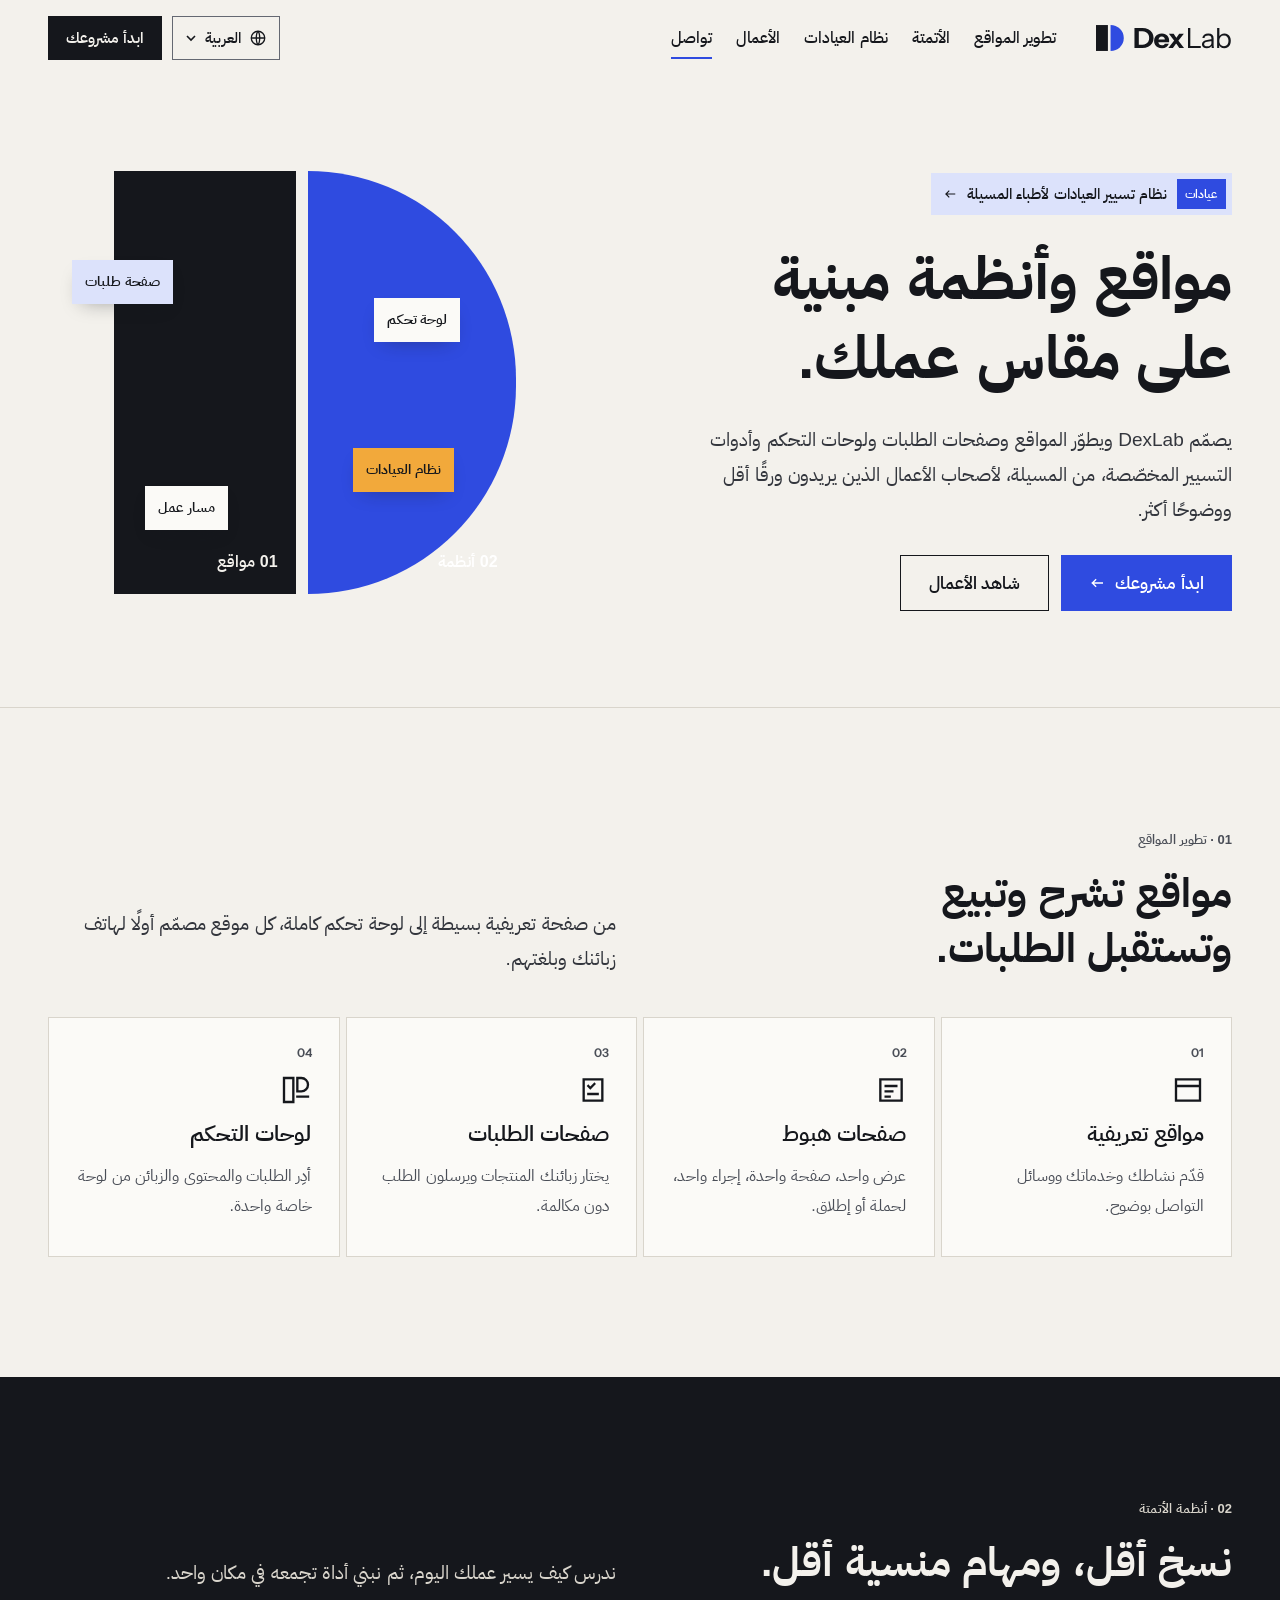
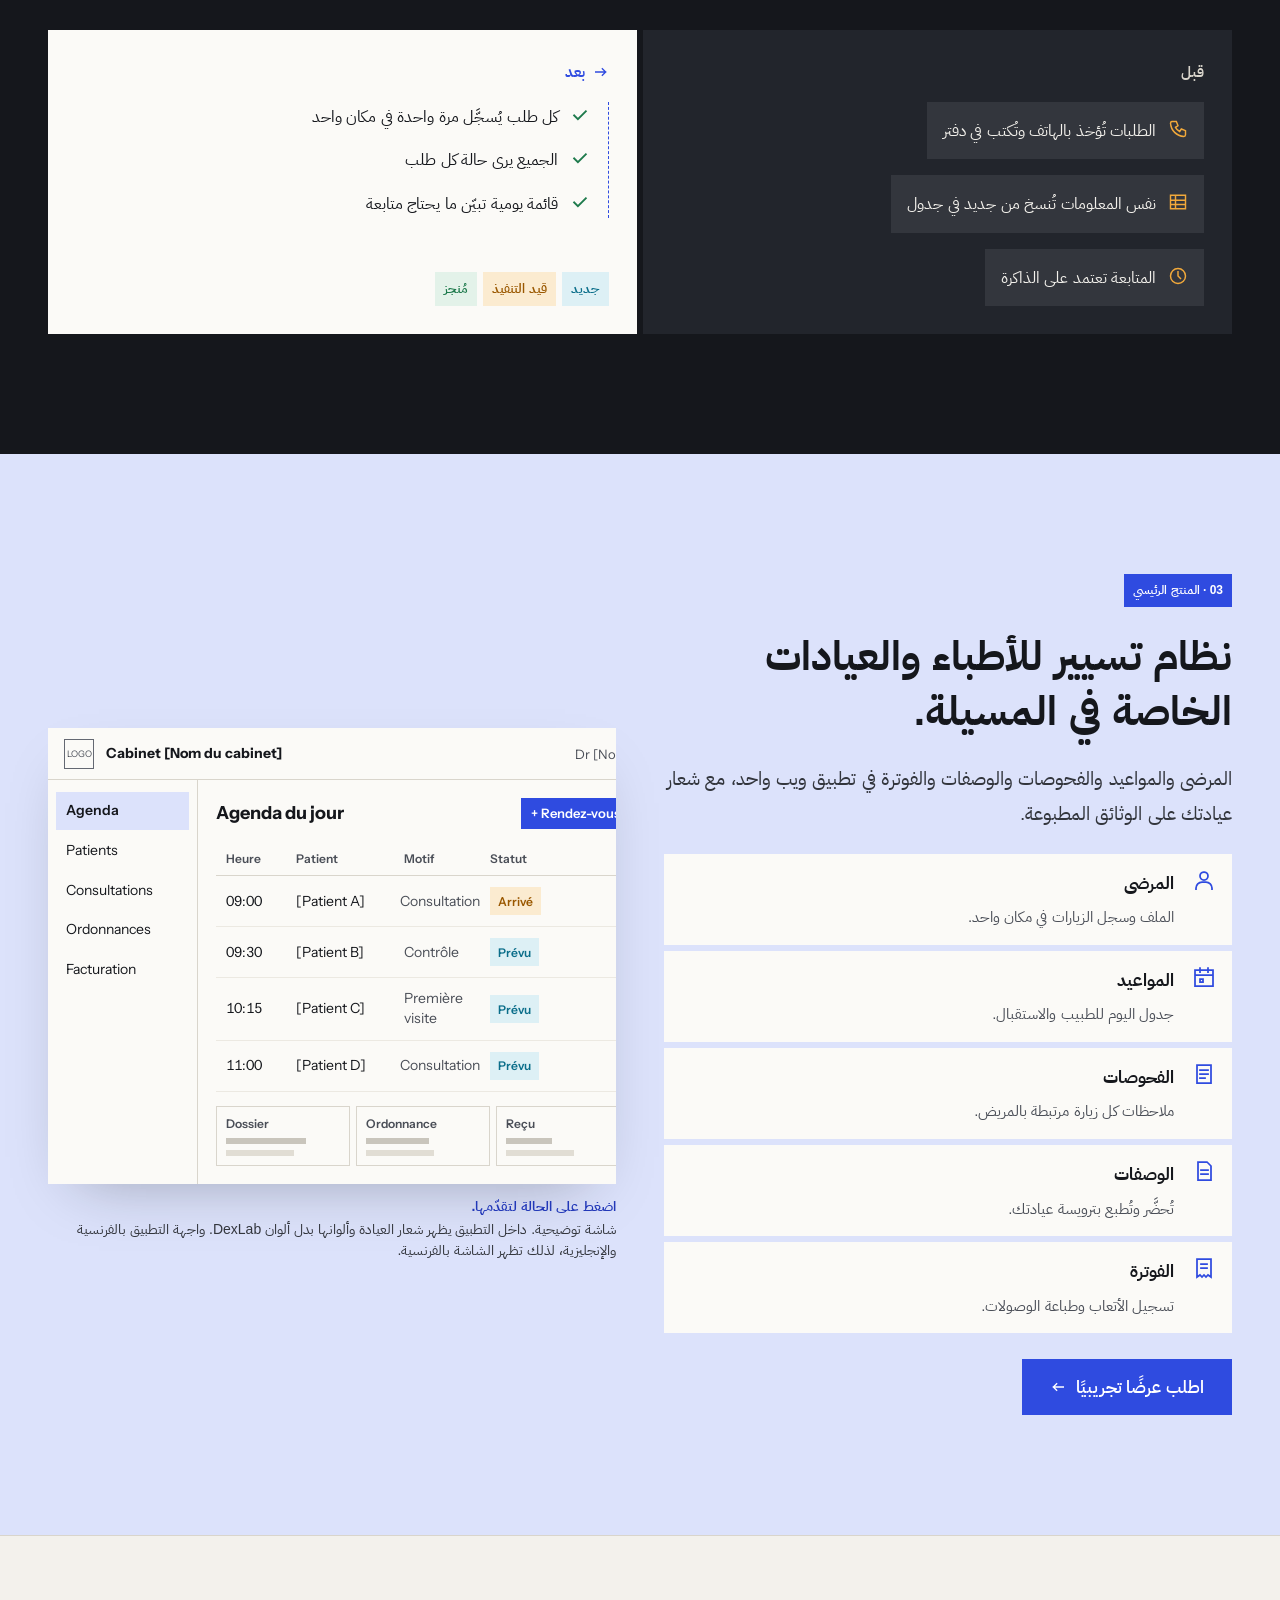
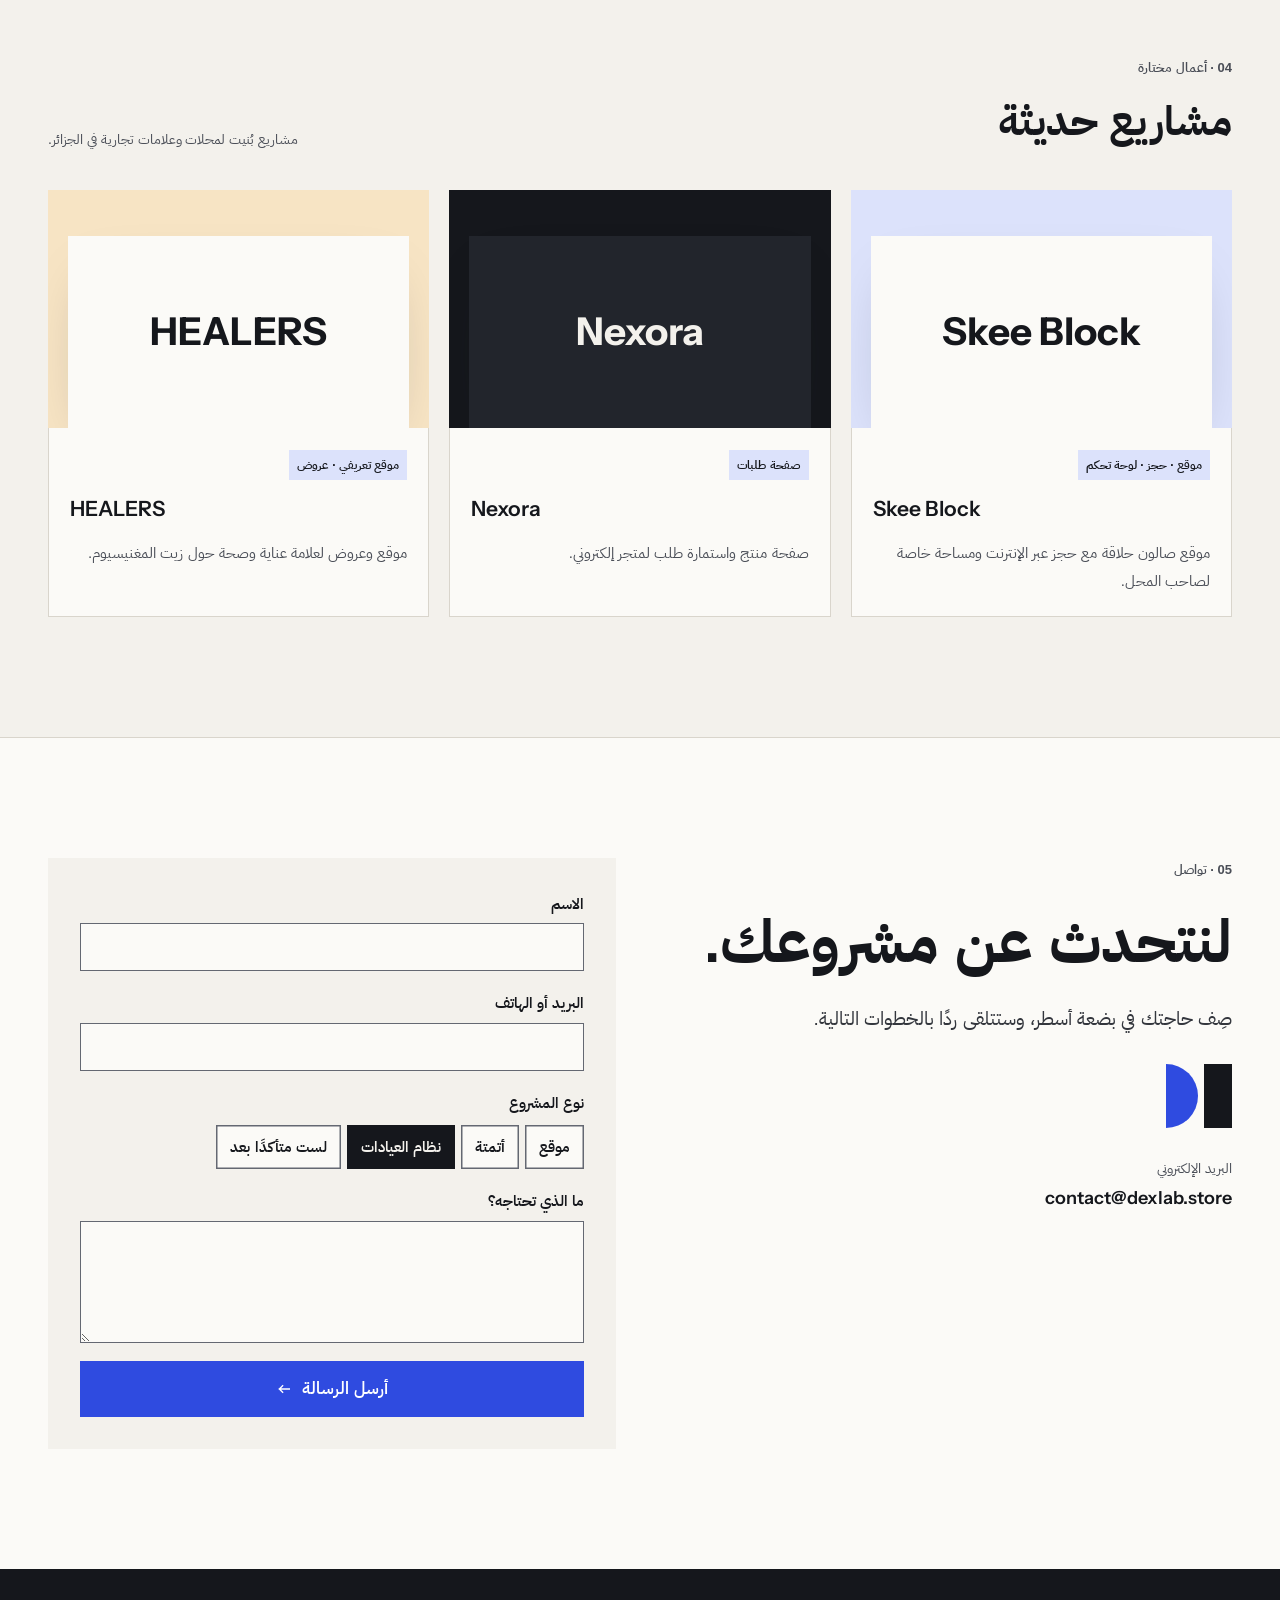
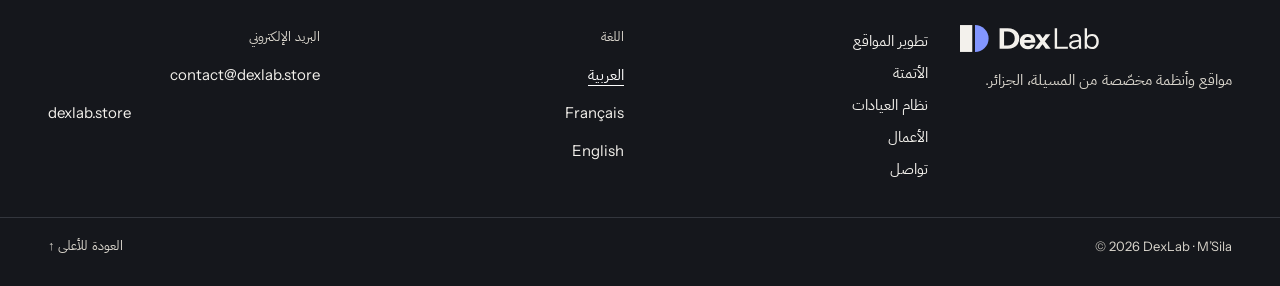
==== commit 7b0f2c0b: "Use contact@dexlab.store as the site's email Co-Authored-By: Claude Opus 5.5 <noreply@anthropic.com>" ====
--- a/ar/index.html
+++ b/ar/index.html
@@ -134,9 +134,9 @@
 <h2>لنتحدث عن مشروعك.</h2>
 <p class="lead">صِف حاجتك في بضعة أسطر، وستتلقى ردًا بالخطوات التالية.</p>
 <div class="mini" aria-hidden="true"><span class="b"></span><span class="d"></span></div>
-<dl><div><dt>البريد الإلكتروني</dt><dd><a href="mailto:dex@dexlab.store"><bdi dir="ltr" class="ltr">dex@dexlab.store</bdi></a></dd></div></dl>
+<dl><div><dt>البريد الإلكتروني</dt><dd><a href="mailto:contact@dexlab.store"><bdi dir="ltr" class="ltr">contact@dexlab.store</bdi></a></dd></div></dl>
 </div>
-<form class="cform rv" novalidate data-to="dex@dexlab.store" data-subject="مشروع جديد">
+<form class="cform rv" novalidate data-to="contact@dexlab.store" data-subject="مشروع جديد">
 <div class="field"><label for="f-name">الاسم</label><input id="f-name" name="name" type="text" autocomplete="name" required></div>
 <div class="field"><label for="f-reach">البريد أو الهاتف</label><input id="f-reach" name="reach" type="text" class="ltr" dir="ltr" autocomplete="email" inputmode="email"></div>
 <fieldset class="field" style="border:0;margin:0;padding:0"><legend class="lbl" style="padding:0;margin-bottom:8px">نوع المشروع</legend><div class="chips"><label><input type="radio" name="type" value="web"><span>موقع</span></label><label><input type="radio" name="type" value="automation"><span>أتمتة</span></label><label><input type="radio" name="type" value="clinic" checked><span>نظام العيادات</span></label><label><input type="radio" name="type" value="unsure"><span>لست متأكدًا بعد</span></label></div></fieldset>
@@ -154,7 +154,7 @@
 <div><span dir="ltr"><img src="/assets/img/logo-dark.svg" alt="DexLab" width="140" height="27"></span><span class="tag">مواقع وأنظمة مخصّصة من المسيلة، الجزائر.</span></div>
 <nav aria-label="القائمة الرئيسية"><div><a class="f" href="#web">تطوير المواقع</a><a class="f" href="#automation">الأتمتة</a><a class="f" href="#clinic">نظام العيادات</a><a class="f" href="#work">الأعمال</a><a class="f" href="#contact">تواصل</a></div></nav>
 <div><span class="k">اللغة</span><a href="/ar/" lang="ar" hreflang="ar" data-lang="ar" aria-current="true">العربية</a><a href="/fr/" lang="fr" hreflang="fr" data-lang="fr">Français</a><a href="/en/" lang="en" hreflang="en" data-lang="en">English</a></div>
-<div><span class="k">البريد الإلكتروني</span><a href="mailto:dex@dexlab.store"><bdi dir="ltr" class="ltr">dex@dexlab.store</bdi></a><a href="https://dexlab.store" dir="ltr" class="ltr">dexlab.store</a></div>
+<div><span class="k">البريد الإلكتروني</span><a href="mailto:contact@dexlab.store"><bdi dir="ltr" class="ltr">contact@dexlab.store</bdi></a><a href="https://dexlab.store" dir="ltr" class="ltr">dexlab.store</a></div>
 </div>
 <div class="wrap foot-bottom"><span dir="ltr" class="ltr">© <span data-year>2026</span> DexLab · M’Sila</span><a href="#top">العودة للأعلى ↑</a></div>
 </footer>
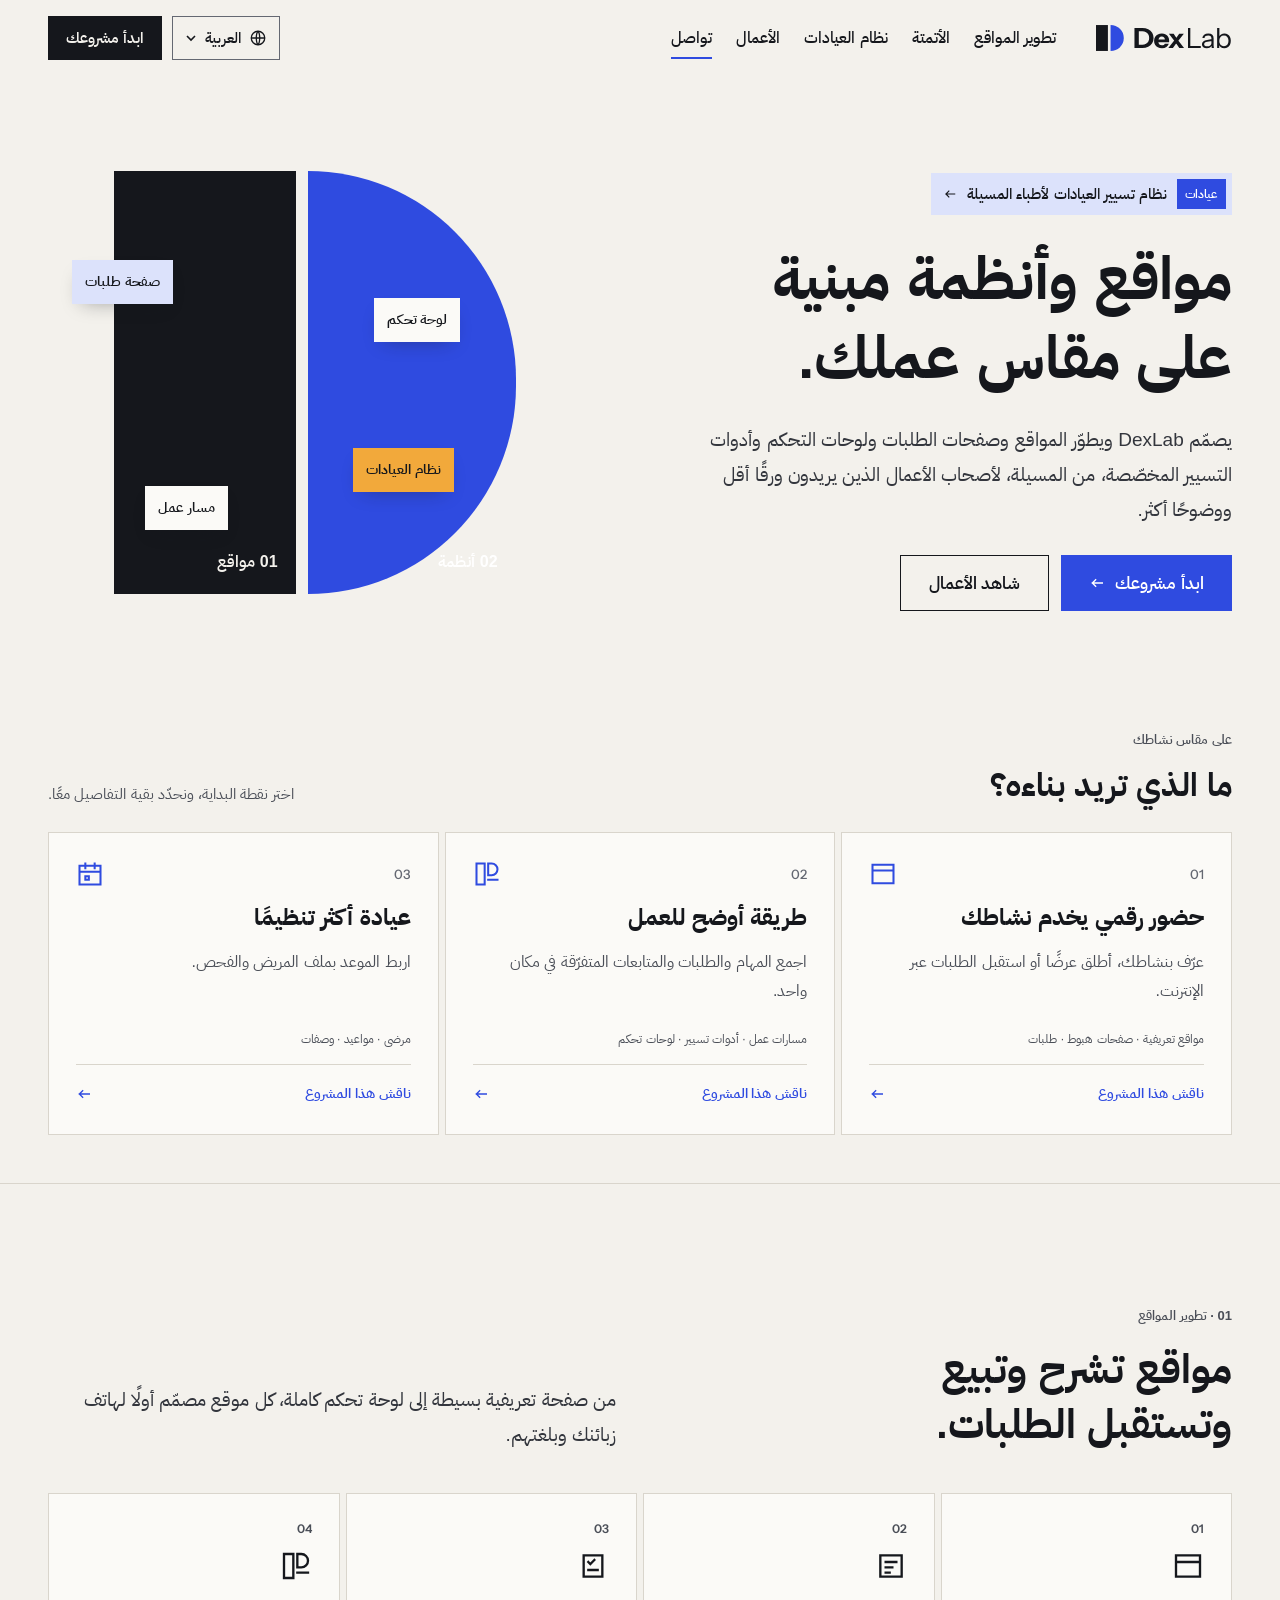
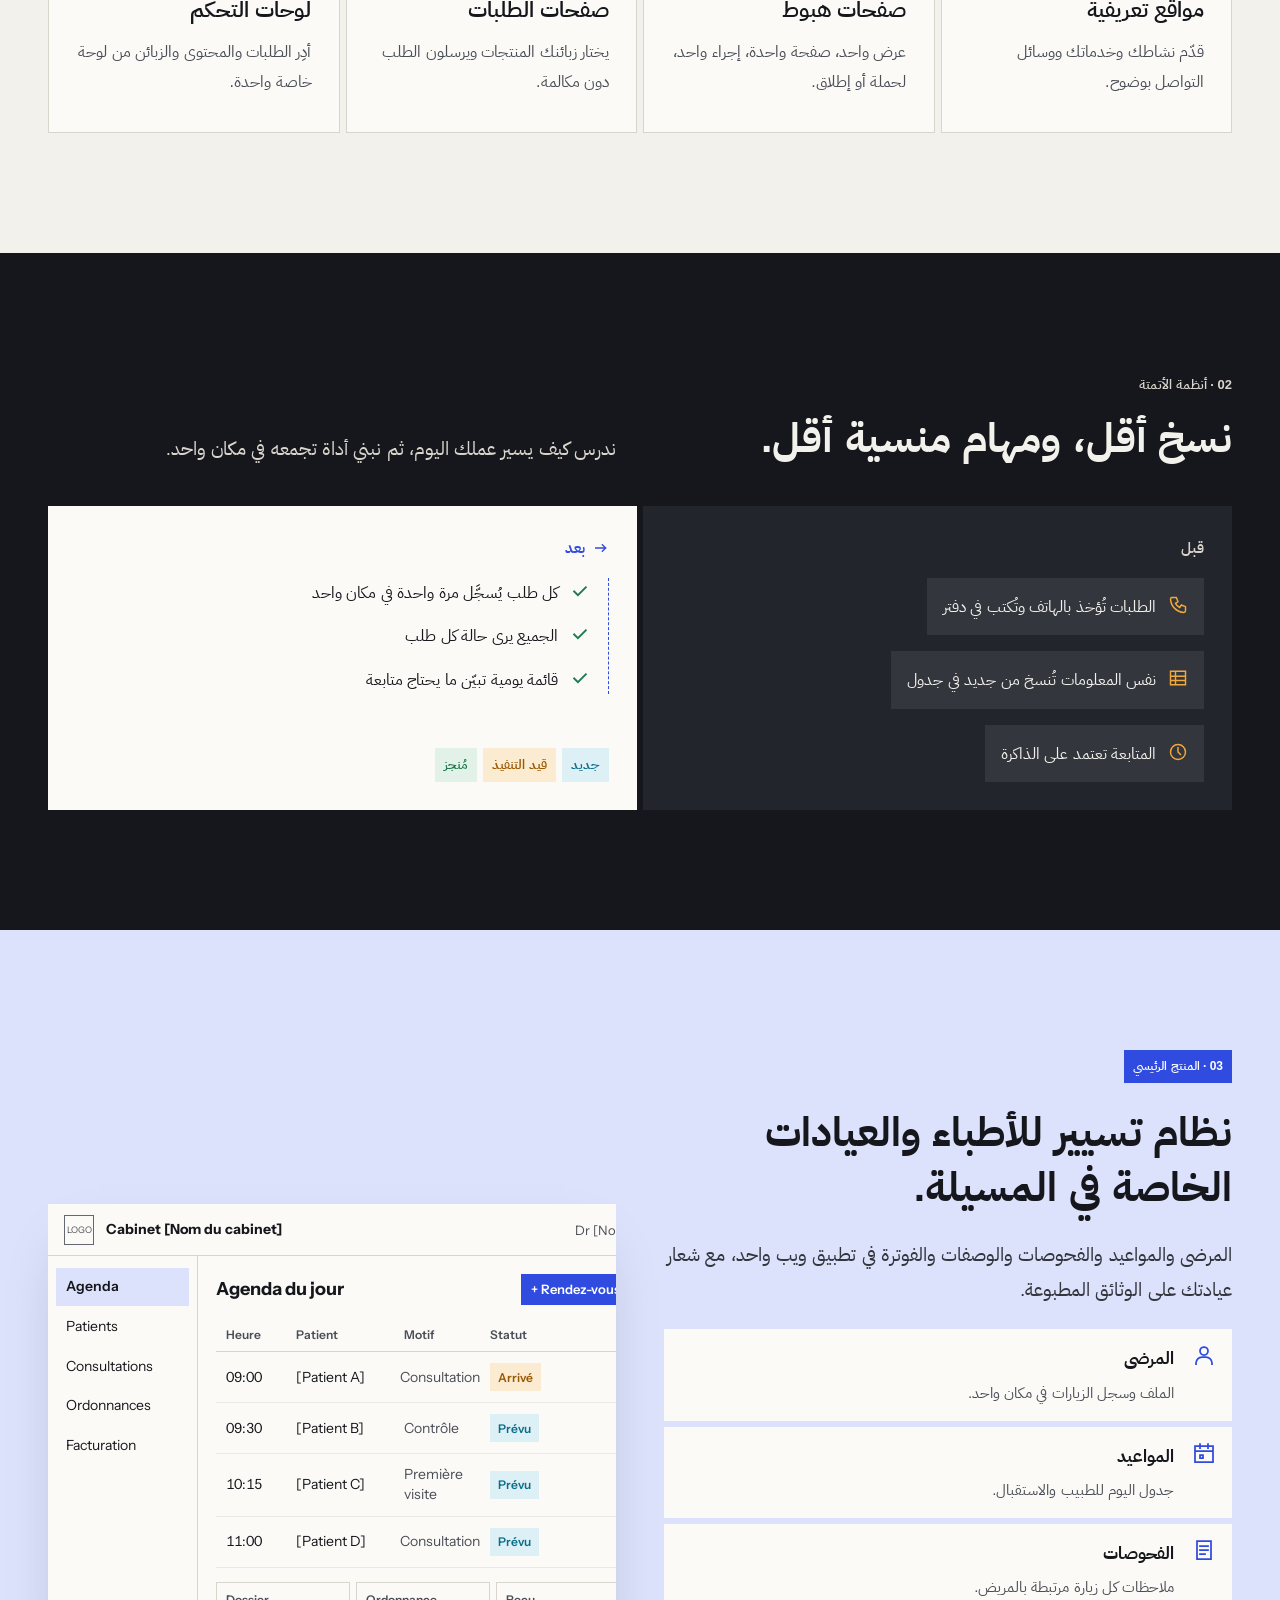
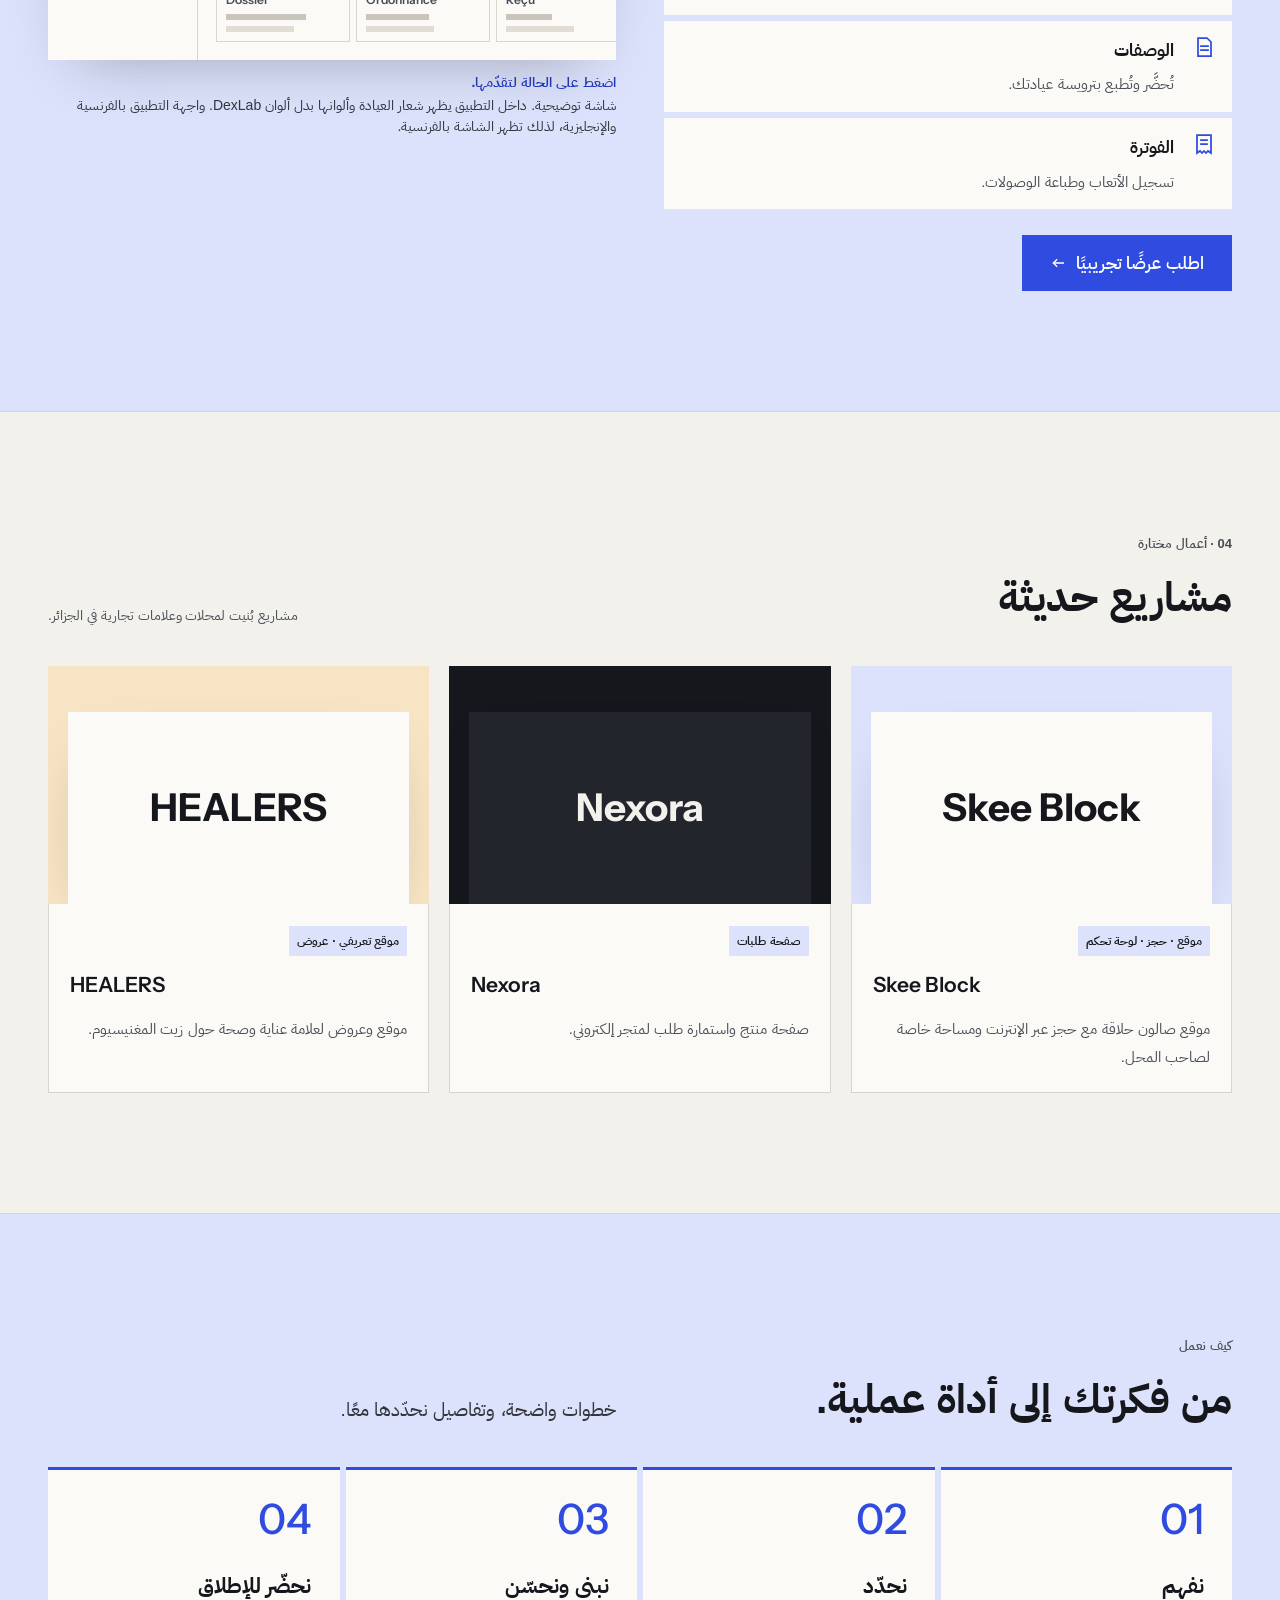
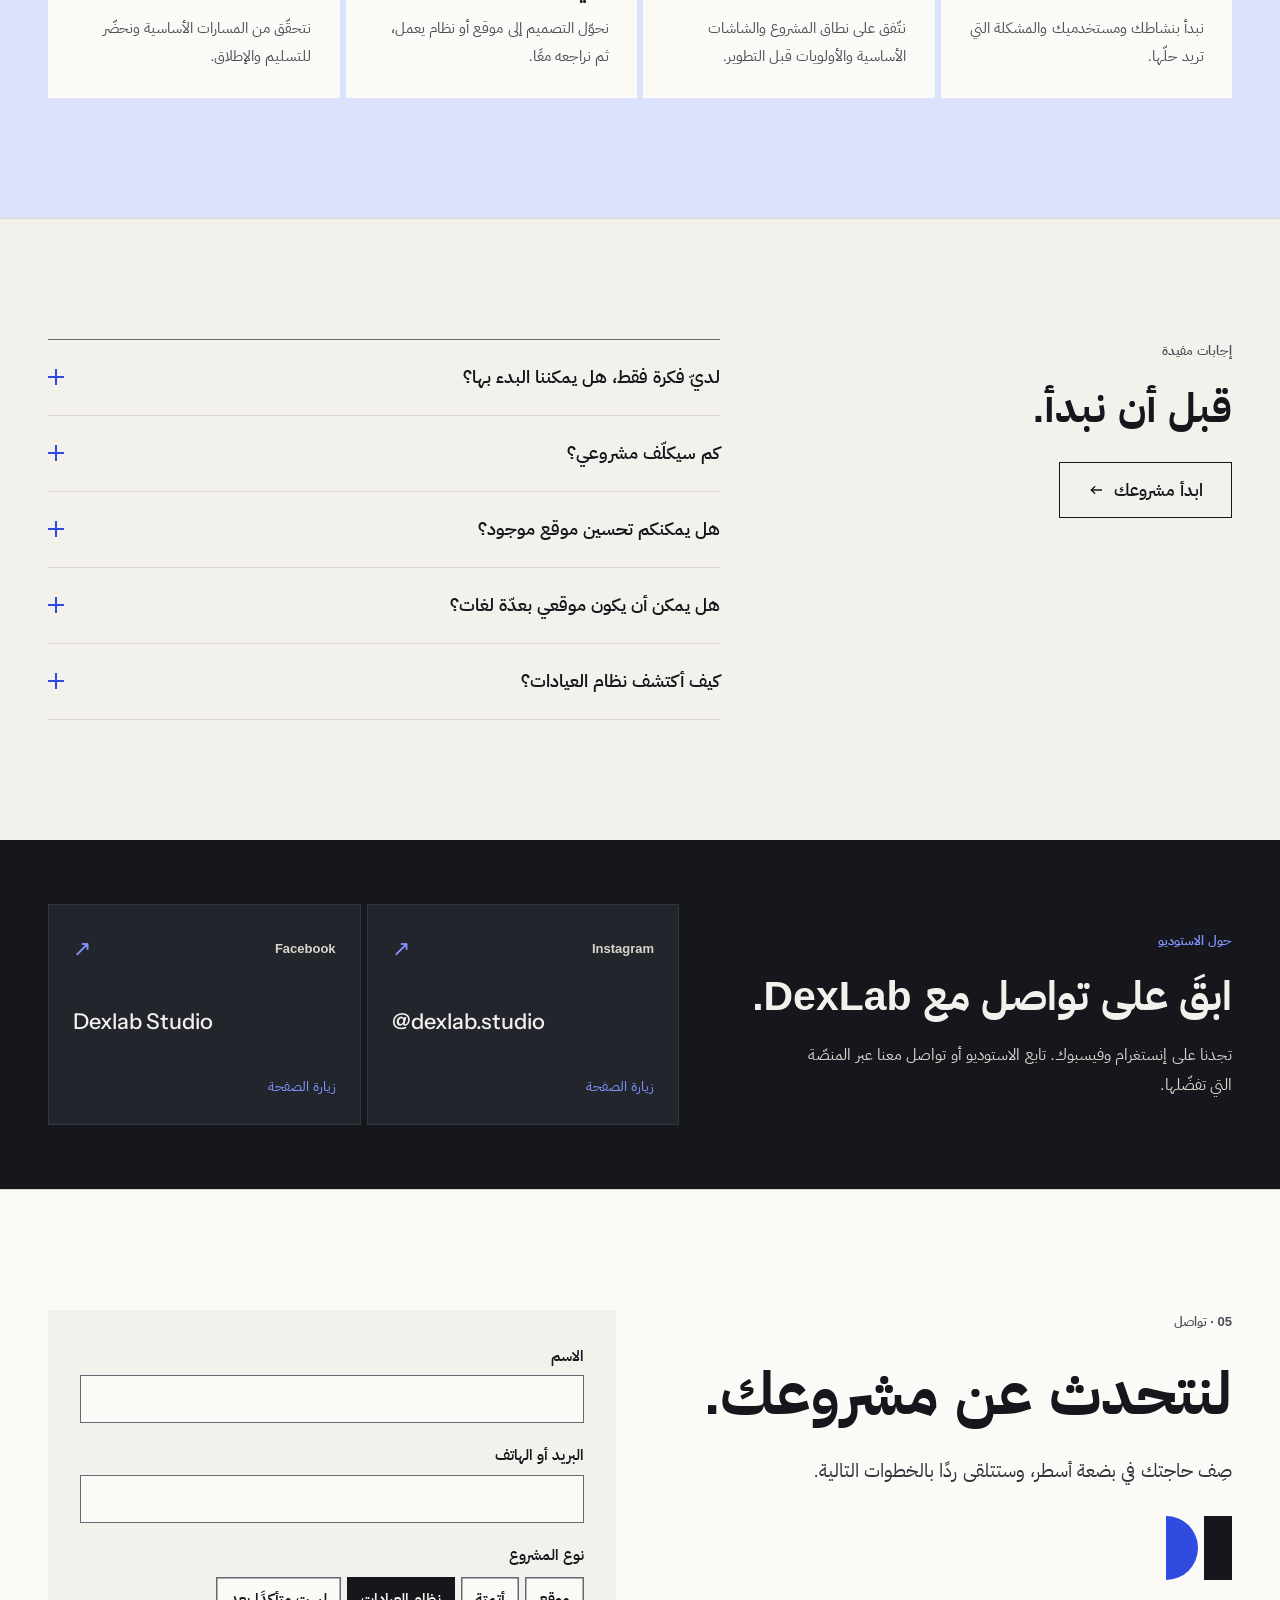
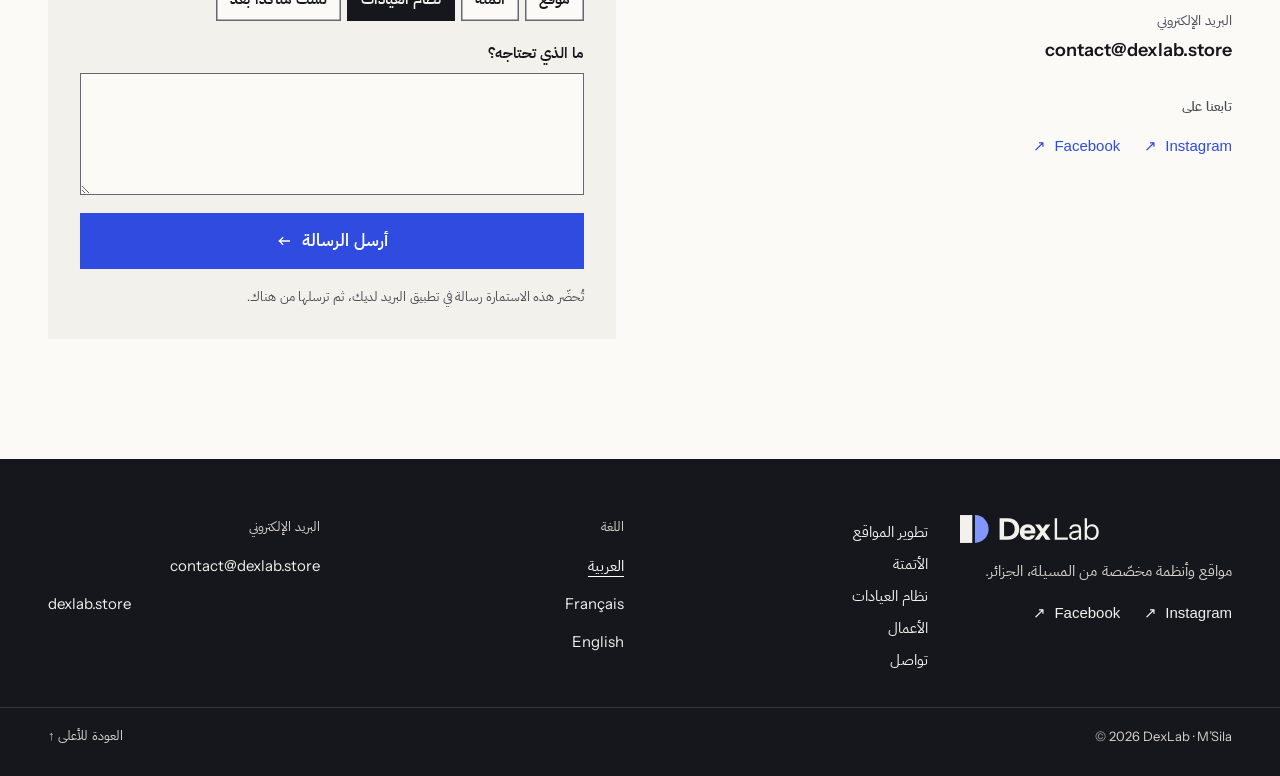
==== commit 8cf6d974: "Add project chooser, process, FAQs and studio social links" ====
--- a/ar/index.html
+++ b/ar/index.html
@@ -76,6 +76,13 @@
 </button>
 </section>
 
+<section class="starter" aria-labelledby="starter-heading">
+<div class="wrap sec-in">
+<div class="starter-heading"><div><span class="label">على مقاس نشاطك</span><h2 id="starter-heading">ما الذي تريد بناءه؟</h2></div><p>اختر نقطة البداية، ونحدّد بقية التفاصيل معًا.</p></div>
+<div class="starter-grid"><a class="starter-card rv" href="#contact" data-project="web" style="--i:0"><span class="starter-top"><span class="num">01</span><svg width="28" height="28" viewBox="0 0 24 24" fill="none" stroke="currentColor" stroke-width="1.75" stroke-linecap="square" aria-hidden="true"><path d="M3 4h18v16H3zM3 9h18"/></svg></span><h3>حضور رقمي يخدم نشاطك</h3><p>عرّف بنشاطك، أطلق عرضًا أو استقبل الطلبات عبر الإنترنت.</p><span class="starter-tags">مواقع تعريفية · صفحات هبوط · طلبات</span><span class="starter-action">ناقش هذا المشروع<svg class="arrow" width="16" height="16" viewBox="0 0 24 24" fill="none" stroke="currentColor" stroke-width="2" stroke-linecap="square" aria-hidden="true"><path d="M4 12h15M14 7l5 5-5 5"/></svg></span></a><a class="starter-card rv" href="#contact" data-project="automation" style="--i:1"><span class="starter-top"><span class="num">02</span><svg width="28" height="28" viewBox="0 0 24 24" fill="none" stroke="currentColor" stroke-width="1.75" stroke-linecap="square" aria-hidden="true"><path d="M3 3h7v18H3zM13 3h3a5 5 0 0 1 0 10h-3zM13 17h8"/></svg></span><h3>طريقة أوضح للعمل</h3><p>اجمع المهام والطلبات والمتابعات المتفرّقة في مكان واحد.</p><span class="starter-tags">مسارات عمل · أدوات تسيير · لوحات تحكم</span><span class="starter-action">ناقش هذا المشروع<svg class="arrow" width="16" height="16" viewBox="0 0 24 24" fill="none" stroke="currentColor" stroke-width="2" stroke-linecap="square" aria-hidden="true"><path d="M4 12h15M14 7l5 5-5 5"/></svg></span></a><a class="starter-card rv" href="#contact" data-project="clinic" style="--i:2"><span class="starter-top"><span class="num">03</span><svg width="28" height="28" viewBox="0 0 24 24" fill="none" stroke="currentColor" stroke-width="1.75" stroke-linecap="square" aria-hidden="true"><path d="M3 5h18v16H3zM3 10h18M8 3v4M16 3v4M8 14h3v3H8z"/></svg></span><h3>عيادة أكثر تنظيمًا</h3><p>اربط الموعد بملف المريض والفحص.</p><span class="starter-tags">مرضى · مواعيد · وصفات</span><span class="starter-action">ناقش هذا المشروع<svg class="arrow" width="16" height="16" viewBox="0 0 24 24" fill="none" stroke="currentColor" stroke-width="2" stroke-linecap="square" aria-hidden="true"><path d="M4 12h15M14 7l5 5-5 5"/></svg></span></a></div>
+</div>
+</section>
+
 <section class="sec" id="web">
 <div class="wrap sec-in">
 <div class="sec-head rv"><div><span class="label">01 · تطوير المواقع</span><h2 class="h2">مواقع تشرح وتبيع وتستقبل الطلبات.</h2></div><p class="lead">من صفحة تعريفية بسيطة إلى لوحة تحكم كاملة، كل موقع مصمّم أولًا لهاتف زبائنك وبلغتهم.</p></div>
@@ -101,7 +108,7 @@
 <h2 class="h2 rv">نظام تسيير للأطباء والعيادات الخاصة في المسيلة.</h2>
 <p class="lead rv">المرضى والمواعيد والفحوصات والوصفات والفوترة في تطبيق ويب واحد، مع شعار عيادتك على الوثائق المطبوعة.</p>
 <ul class="mods"><li class="rv" style="--i:0"><svg width="24" height="24" viewBox="0 0 24 24" fill="none" stroke="currentColor" stroke-width="1.75" stroke-linecap="square" aria-hidden="true"><path d="M12 4a4 4 0 1 1 0 8a4 4 0 1 1 0-8M4 21v-1a6 6 0 0 1 6-6h4a6 6 0 0 1 6 6v1"/></svg><b>المرضى</b><span>الملف وسجل الزيارات في مكان واحد.</span></li><li class="rv" style="--i:1"><svg width="24" height="24" viewBox="0 0 24 24" fill="none" stroke="currentColor" stroke-width="1.75" stroke-linecap="square" aria-hidden="true"><path d="M3 5h18v16H3zM3 10h18M8 3v4M16 3v4M8 14h3v3H8z"/></svg><b>المواعيد</b><span>جدول اليوم للطبيب والاستقبال.</span></li><li class="rv" style="--i:2"><svg width="24" height="24" viewBox="0 0 24 24" fill="none" stroke="currentColor" stroke-width="1.75" stroke-linecap="square" aria-hidden="true"><path d="M5 3h14v18H5zM8 8h8M8 12h8M8 16h5"/></svg><b>الفحوصات</b><span>ملاحظات كل زيارة مرتبطة بالمريض.</span></li><li class="rv" style="--i:3"><svg width="24" height="24" viewBox="0 0 24 24" fill="none" stroke="currentColor" stroke-width="1.75" stroke-linecap="square" aria-hidden="true"><path d="M6 3h9l4 4v14H6zM9 11h7M9 15h7"/></svg><b>الوصفات</b><span>تُحضَّر وتُطبع بترويسة عيادتك.</span></li><li class="rv" style="--i:4"><svg width="24" height="24" viewBox="0 0 24 24" fill="none" stroke="currentColor" stroke-width="1.75" stroke-linecap="square" aria-hidden="true"><path d="M5 3h14v18l-3-2-2 2-2-2-2 2-2-2-3 2zM9 8h6M9 12h6"/></svg><b>الفوترة</b><span>تسجيل الأتعاب وطباعة الوصولات.</span></li></ul>
-<div class="actions"><a class="btn btn-pri" href="#contact">اطلب عرضًا تجريبيًا<svg class="arrow" width="16" height="16" viewBox="0 0 24 24" fill="none" stroke="currentColor" stroke-width="2" stroke-linecap="square" aria-hidden="true"><path d="M4 12h15M14 7l5 5-5 5"/></svg></a></div>
+<div class="actions"><a class="btn btn-pri" href="#contact" data-project="clinic">اطلب عرضًا تجريبيًا<svg class="arrow" width="16" height="16" viewBox="0 0 24 24" fill="none" stroke="currentColor" stroke-width="2" stroke-linecap="square" aria-hidden="true"><path d="M4 12h15M14 7l5 5-5 5"/></svg></a></div>
 </div>
 <figure class="rv">
 <div class="screen-wrap" dir="ltr" tabindex="0" role="region" aria-label="شاشة توضيحية للتطبيق">
@@ -127,6 +134,27 @@
 </div>
 </section>
 
+<section class="sec process" id="process" aria-labelledby="process-heading">
+<div class="wrap sec-in">
+<div class="sec-head rv"><div><span class="label">كيف نعمل</span><h2 class="h2" id="process-heading">من فكرتك إلى أداة عملية.</h2></div><p class="lead">خطوات واضحة، وتفاصيل نحدّدها معًا.</p></div>
+<ol class="process-grid"><li class="process-step rv" style="--i:0"><span class="step-number">01</span><h3>نفهم</h3><p>نبدأ بنشاطك ومستخدميك والمشكلة التي تريد حلّها.</p></li><li class="process-step rv" style="--i:1"><span class="step-number">02</span><h3>نحدّد</h3><p>نتّفق على نطاق المشروع والشاشات الأساسية والأولويات قبل التطوير.</p></li><li class="process-step rv" style="--i:2"><span class="step-number">03</span><h3>نبني ونحسّن</h3><p>نحوّل التصميم إلى موقع أو نظام يعمل، ثم نراجعه معًا.</p></li><li class="process-step rv" style="--i:3"><span class="step-number">04</span><h3>نحضّر للإطلاق</h3><p>نتحقّق من المسارات الأساسية ونحضّر للتسليم والإطلاق.</p></li></ol>
+</div>
+</section>
+
+<section class="sec faq" id="faq" aria-labelledby="faq-heading">
+<div class="wrap faq-grid">
+<div class="faq-heading"><span class="label">إجابات مفيدة</span><h2 class="h2" id="faq-heading">قبل أن نبدأ.</h2><a class="btn btn-sec" href="#contact">ابدأ مشروعك<svg class="arrow" width="16" height="16" viewBox="0 0 24 24" fill="none" stroke="currentColor" stroke-width="2" stroke-linecap="square" aria-hidden="true"><path d="M4 12h15M14 7l5 5-5 5"/></svg></a></div>
+<div class="faq-list"><details class="faq-item"><summary>لديّ فكرة فقط، هل يمكننا البدء بها؟<span class="faq-mark" aria-hidden="true"></span></summary><p>نعم. أخبرنا بمن تريد الوصول إليه وما الذي تريد تبسيطه. لا تحتاج إلى دفتر شروط تقني لبدء النقاش.</p></details><details class="faq-item"><summary>كم سيكلّف مشروعي؟<span class="faq-mark" aria-hidden="true"></span></summary><p>نحدّد النطاق أولًا: الصفحات والوظائف والمحتوى والتكاملات. صِف ما تحتاجه لنناقش عرض سعر يناسب مشروعك.</p></details><details class="faq-item"><summary>هل يمكنكم تحسين موقع موجود؟<span class="faq-mark" aria-hidden="true"></span></summary><p>أرسل الرابط واشرح ما تريد تغييره. يمكننا مراجعة الموقع الحالي ومناقشة التحسينات المناسبة.</p></details><details class="faq-item"><summary>هل يمكن أن يكون موقعي بعدّة لغات؟<span class="faq-mark" aria-hidden="true"></span></summary><p>نعم. يمكننا التخطيط لنسخ عربية وفرنسية وإنجليزية، مع تصميم من اليمين إلى اليسار للعربية. نتّفق على اللغات والمحتوى لكل مشروع.</p></details><details class="faq-item"><summary>كيف أكتشف نظام العيادات؟<span class="faq-mark" aria-hidden="true"></span></summary><p>اختر «نظام العيادات» في استمارة التواصل لطلب عرض تجريبي. المعاينة أعلاه توضيحية، وواجهة التطبيق موصوفة بالفرنسية والإنجليزية.</p></details></div>
+</div>
+</section>
+
+<section class="social-band" id="social" aria-labelledby="social-heading">
+<div class="wrap social-layout">
+<div class="social-copy"><span class="label">حول الاستوديو</span><h2 class="h2" id="social-heading">ابقَ على تواصل مع DexLab.</h2><p>تجدنا على إنستغرام وفيسبوك. تابع الاستوديو أو تواصل معنا عبر المنصّة التي تفضّلها.</p></div>
+<div class="social-cards"><a class="social-card" href="https://www.instagram.com/dexlab.studio/" target="_blank" rel="noopener noreferrer" aria-label="Instagram — يفتح في علامة تبويب جديدة"><span class="social-card-top"><span class="label" lang="en">Instagram</span><span aria-hidden="true">↗</span></span><b dir="ltr" class="ltr">@dexlab.studio</b><span class="social-action">زيارة الصفحة</span></a><a class="social-card" href="https://web.facebook.com/people/Dexlab-Studio/61596110937844/" target="_blank" rel="noopener noreferrer" aria-label="Facebook — يفتح في علامة تبويب جديدة"><span class="social-card-top"><span class="label" lang="en">Facebook</span><span aria-hidden="true">↗</span></span><b dir="ltr" class="ltr">Dexlab Studio</b><span class="social-action">زيارة الصفحة</span></a></div>
+</div>
+</section>
+
 <section class="sec contact" id="contact">
 <div class="wrap sec-in">
 <div class="contact-copy">
@@ -135,8 +163,10 @@
 <p class="lead">صِف حاجتك في بضعة أسطر، وستتلقى ردًا بالخطوات التالية.</p>
 <div class="mini" aria-hidden="true"><span class="b"></span><span class="d"></span></div>
 <dl><div><dt>البريد الإلكتروني</dt><dd><a href="mailto:contact@dexlab.store"><bdi dir="ltr" class="ltr">contact@dexlab.store</bdi></a></dd></div></dl>
+<div class="contact-social"><span class="label">تابعنا على</span><div class="social-links"><a href="https://www.instagram.com/dexlab.studio/" target="_blank" rel="noopener noreferrer" aria-label="Instagram — يفتح في علامة تبويب جديدة"><bdi lang="en">Instagram</bdi><span aria-hidden="true"> ↗</span></a><a href="https://web.facebook.com/people/Dexlab-Studio/61596110937844/" target="_blank" rel="noopener noreferrer" aria-label="Facebook — يفتح في علامة تبويب جديدة"><bdi lang="en">Facebook</bdi><span aria-hidden="true"> ↗</span></a></div></div>
 </div>
 <form class="cform rv" novalidate data-to="contact@dexlab.store" data-subject="مشروع جديد">
+<p class="project-feedback" role="status" aria-live="polite" data-label="نوع المشروع المختار:"></p>
 <div class="field"><label for="f-name">الاسم</label><input id="f-name" name="name" type="text" autocomplete="name" required></div>
 <div class="field"><label for="f-reach">البريد أو الهاتف</label><input id="f-reach" name="reach" type="text" class="ltr" dir="ltr" autocomplete="email" inputmode="email"></div>
 <fieldset class="field" style="border:0;margin:0;padding:0"><legend class="lbl" style="padding:0;margin-bottom:8px">نوع المشروع</legend><div class="chips"><label><input type="radio" name="type" value="web"><span>موقع</span></label><label><input type="radio" name="type" value="automation"><span>أتمتة</span></label><label><input type="radio" name="type" value="clinic" checked><span>نظام العيادات</span></label><label><input type="radio" name="type" value="unsure"><span>لست متأكدًا بعد</span></label></div></fieldset>
@@ -144,6 +174,7 @@
 <div class="msg err" role="alert" hidden>يرجى كتابة الاسم وما تحتاجه.</div>
 <div class="msg ok" role="status" hidden><svg width="20" height="20" viewBox="0 0 24 24" fill="none" stroke="currentColor" stroke-width="2.25" stroke-linecap="square" aria-hidden="true"><path d="M5 12.5l4.5 4.5L19 7.5"/></svg><span>يُفتح تطبيق البريد والرسالة جاهزة. ما عليك إلا الضغط على إرسال.</span></div>
 <button type="submit" class="btn btn-pri">أرسل الرسالة<svg class="arrow" width="16" height="16" viewBox="0 0 24 24" fill="none" stroke="currentColor" stroke-width="2" stroke-linecap="square" aria-hidden="true"><path d="M4 12h15M14 7l5 5-5 5"/></svg></button>
+<p class="form-note">تُحضّر هذه الاستمارة رسالة في تطبيق البريد لديك، ثم ترسلها من هناك.</p>
 </form>
 </div>
 </section>
@@ -151,7 +182,7 @@
 
 <footer class="foot">
 <div class="wrap foot-grid">
-<div><span dir="ltr"><img src="/assets/img/logo-dark.svg" alt="DexLab" width="140" height="27"></span><span class="tag">مواقع وأنظمة مخصّصة من المسيلة، الجزائر.</span></div>
+<div><span dir="ltr"><img src="/assets/img/logo-dark.svg" alt="DexLab" width="140" height="27"></span><span class="tag">مواقع وأنظمة مخصّصة من المسيلة، الجزائر.</span><div class="social-links"><a href="https://www.instagram.com/dexlab.studio/" target="_blank" rel="noopener noreferrer" aria-label="Instagram — يفتح في علامة تبويب جديدة"><bdi lang="en">Instagram</bdi><span aria-hidden="true"> ↗</span></a><a href="https://web.facebook.com/people/Dexlab-Studio/61596110937844/" target="_blank" rel="noopener noreferrer" aria-label="Facebook — يفتح في علامة تبويب جديدة"><bdi lang="en">Facebook</bdi><span aria-hidden="true"> ↗</span></a></div></div>
 <nav aria-label="القائمة الرئيسية"><div><a class="f" href="#web">تطوير المواقع</a><a class="f" href="#automation">الأتمتة</a><a class="f" href="#clinic">نظام العيادات</a><a class="f" href="#work">الأعمال</a><a class="f" href="#contact">تواصل</a></div></nav>
 <div><span class="k">اللغة</span><a href="/ar/" lang="ar" hreflang="ar" data-lang="ar" aria-current="true">العربية</a><a href="/fr/" lang="fr" hreflang="fr" data-lang="fr">Français</a><a href="/en/" lang="en" hreflang="en" data-lang="en">English</a></div>
 <div><span class="k">البريد الإلكتروني</span><a href="mailto:contact@dexlab.store"><bdi dir="ltr" class="ltr">contact@dexlab.store</bdi></a><a href="https://dexlab.store" dir="ltr" class="ltr">dexlab.store</a></div>
--- a/assets/css/site.css
+++ b/assets/css/site.css
@@ -332,6 +332,82 @@
 .foot-bottom{padding-block:16px 28px;border-top:1px solid var(--ink-3);display:flex;flex-wrap:wrap;gap:8px 24px;font-size:13px;color:var(--line);justify-content:space-between}
 .foot-bottom a{min-height:0;color:var(--line)}
 
+/* Useful layers around the original Assembly design. */
+.starter{padding-block:16px 48px}
+.starter .sec-in{gap:24px;padding-block:0}
+section[id]{scroll-margin-block-start:calc(var(--nav-h) + 16px)}
+.starter-heading{display:flex;align-items:end;justify-content:space-between;gap:20px 48px}
+.starter-heading h2{font-size:clamp(24px,2.5vw,32px);line-height:var(--h-lh);letter-spacing:var(--tight-s);margin-block-start:10px}
+.starter-heading>p{max-width:32ch;font-size:15px;color:var(--graphite)}
+.starter-grid{display:grid;grid-template-columns:repeat(3,minmax(0,1fr));gap:var(--seam)}
+.starter-card{display:flex;flex-direction:column;align-items:start;gap:14px;padding:28px;background:var(--sheet);color:var(--ink);text-decoration:none;box-shadow:inset 0 0 0 1px var(--line);transition:transform var(--base) var(--out)}
+.starter-card:hover{color:var(--ink);box-shadow:inset 0 0 0 2px var(--cobalt)}
+.js .starter-card.rv.in:hover{transform:translateY(-4px)}
+.starter-top{display:flex;align-items:center;justify-content:space-between;width:100%;color:var(--cobalt)}
+.starter-top .num{font:500 13px var(--font-latin);color:var(--stone)}
+.starter-card h3{font-size:23px;line-height:var(--h-lh);letter-spacing:var(--tight-s)}
+.starter-card p{font-size:16px;color:var(--graphite)}
+.starter-tags{font-size:12px;color:var(--graphite);margin-block-start:auto;padding-block-start:8px}
+.starter-action{display:flex;align-items:center;justify-content:space-between;gap:16px;width:100%;padding-block-start:16px;border-block-start:1px solid var(--line);font-size:14px;font-weight:600;color:var(--cobalt)}
+[dir=rtl] .starter-action .arrow,[dir=rtl] .faq-heading .arrow{transform:scaleX(-1)}
+.process{background:var(--module)}
+.process-grid{list-style:none;padding:0;margin:0;display:grid;grid-template-columns:repeat(4,minmax(0,1fr));gap:var(--seam)}
+.process-step{background:var(--sheet);padding:28px;display:flex;flex-direction:column;gap:14px;border-block-start:3px solid var(--cobalt)}
+.step-number{font:500 42px/1 var(--font-latin);letter-spacing:-.04em;color:var(--cobalt);margin-block-end:18px}
+.process-step h3{font-size:21px;line-height:var(--h-lh)}
+.process-step p{font-size:15px;color:var(--graphite)}
+.faq-grid{display:grid;grid-template-columns:minmax(0,1fr) minmax(0,1.5fr);gap:64px;padding-block:var(--sec-pad)}
+.faq-heading{display:flex;flex-direction:column;align-items:start;gap:18px}
+.faq-heading .btn{margin-block-start:8px}
+.faq-list{border-block-start:1px solid var(--stone);min-width:0}
+.faq-item{border-block-end:1px solid var(--line)}
+.faq-item summary{list-style:none;cursor:pointer;display:flex;align-items:center;justify-content:space-between;gap:24px;padding-block:24px;font-size:18px;font-weight:600;line-height:1.5}
+.faq-item summary::-webkit-details-marker{display:none}
+.faq-item summary:hover{color:var(--cobalt)}
+.faq-mark{width:16px;height:16px;position:relative;flex:none;color:var(--cobalt)}
+.faq-mark::before,.faq-mark::after{content:"";position:absolute;background:currentColor;inset:7px 0 auto;height:2px}
+.faq-mark::after{transform:rotate(90deg);transition:transform var(--base) var(--out)}
+.faq-item[open] .faq-mark::after{transform:rotate(0)}
+.faq-item p{padding-block-end:24px;padding-inline-end:40px;color:var(--graphite);font-size:16px;max-width:65ch}
+.social-band{background:var(--ink);color:var(--paper);padding-block:64px}
+.social-layout{display:grid;grid-template-columns:minmax(0,1fr) minmax(0,1.25fr);align-items:center;gap:48px}
+.social-copy{display:flex;flex-direction:column;gap:16px}
+.social-copy>.label{color:var(--cobalt-light)}
+.social-copy>p{font-size:16px;color:var(--line);max-width:48ch}
+.social-cards{display:grid;grid-template-columns:repeat(2,minmax(0,1fr));gap:var(--seam)}
+.social-card{padding:24px;background:var(--ink-2);border:1px solid var(--ink-3);color:var(--paper);display:flex;flex-direction:column;gap:32px;text-decoration:none;transition:transform var(--base) var(--out)}
+.social-card:hover{color:var(--paper);border-color:var(--cobalt-light);transform:translateY(-4px)}
+.social-card:focus-visible,.social-band :focus-visible,.foot :focus-visible{outline-color:var(--cobalt-light)}
+.social-card-top{display:flex;align-items:center;justify-content:space-between;gap:12px}
+.social-card-top .label{color:var(--line)}
+.social-card-top>span:last-child{font-size:22px;color:var(--cobalt-light)}
+.social-card>b{font-size:clamp(17px,1.7vw,23px);font-weight:500;text-align:start;overflow-wrap:anywhere}
+.social-action{font-size:14px;color:var(--cobalt-light)}
+.social-links{display:flex;flex-wrap:wrap;gap:8px 24px}
+.social-links a{display:inline-flex;gap:8px;align-items:center;min-height:44px;text-decoration:none;font-weight:500;font-size:15px}
+.contact-social{display:flex;flex-direction:column;gap:4px;margin-block-start:8px}
+.form-note{font-size:13px;color:var(--graphite);line-height:1.6}
+.project-feedback{font-size:14px;font-weight:500;color:var(--cobalt-deep)}
+.project-feedback:empty{display:none}
+@media(max-width:1099px){
+  .starter-card{padding:24px}.starter-card h3{font-size:21px}
+  .process-grid{grid-template-columns:repeat(2,minmax(0,1fr))}
+  .social-layout{grid-template-columns:1fr}.social-copy{max-width:640px}
+  .faq-grid{gap:32px}
+}
+@media(max-width:699px){
+  .starter-heading{align-items:start;flex-direction:column;gap:12px}.starter-heading>p{max-width:none}
+  .starter-grid{grid-template-columns:1fr}.starter-card{gap:12px}
+  .starter{padding-block-end:24px}.starter-tags{padding-block-start:0}
+  .faq-grid{grid-template-columns:1fr}.faq-item summary{font-size:17px;gap:16px}
+  .social-band{padding-block:48px}.social-layout{gap:28px}
+}
+@media(max-width:439px){
+  .process-grid,.social-cards{grid-template-columns:1fr}
+  .process-step{padding:24px}.step-number{font-size:32px;margin-block-end:4px}
+  .social-card{gap:20px}
+}
+
 @media (prefers-reduced-motion:reduce){
   :root{--fast:0ms;--base:0ms;--slow:0ms;--assemble:0ms}
   html{scroll-behavior:auto}
@@ -340,5 +416,6 @@
   .motif .mod,.motif .chip{transform:none!important}
   .note{transform:none!important}
   .btn:hover,.card:hover,.project:hover,.mods li:hover{transform:none}
+  .social-card:hover,.js .starter-card.rv.in:hover{transform:none}
 }
 [hidden]{display:none!important}
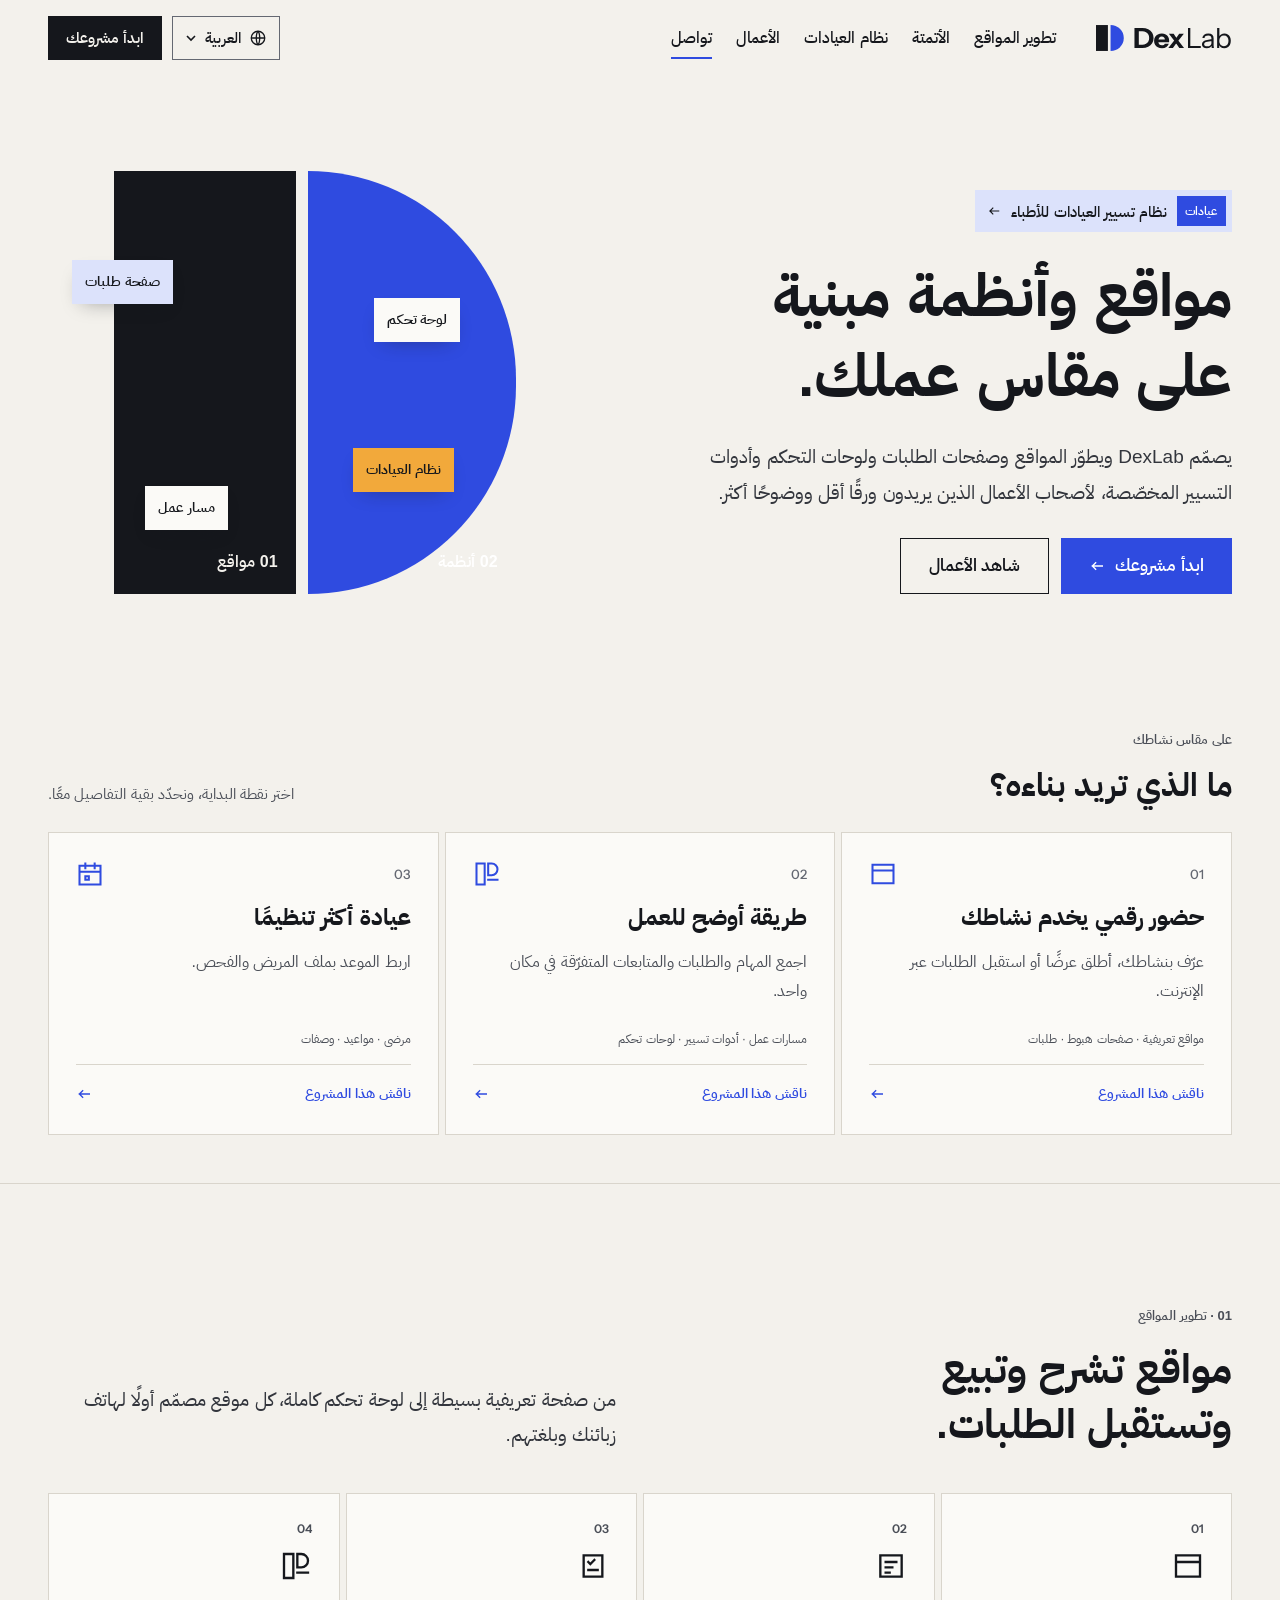
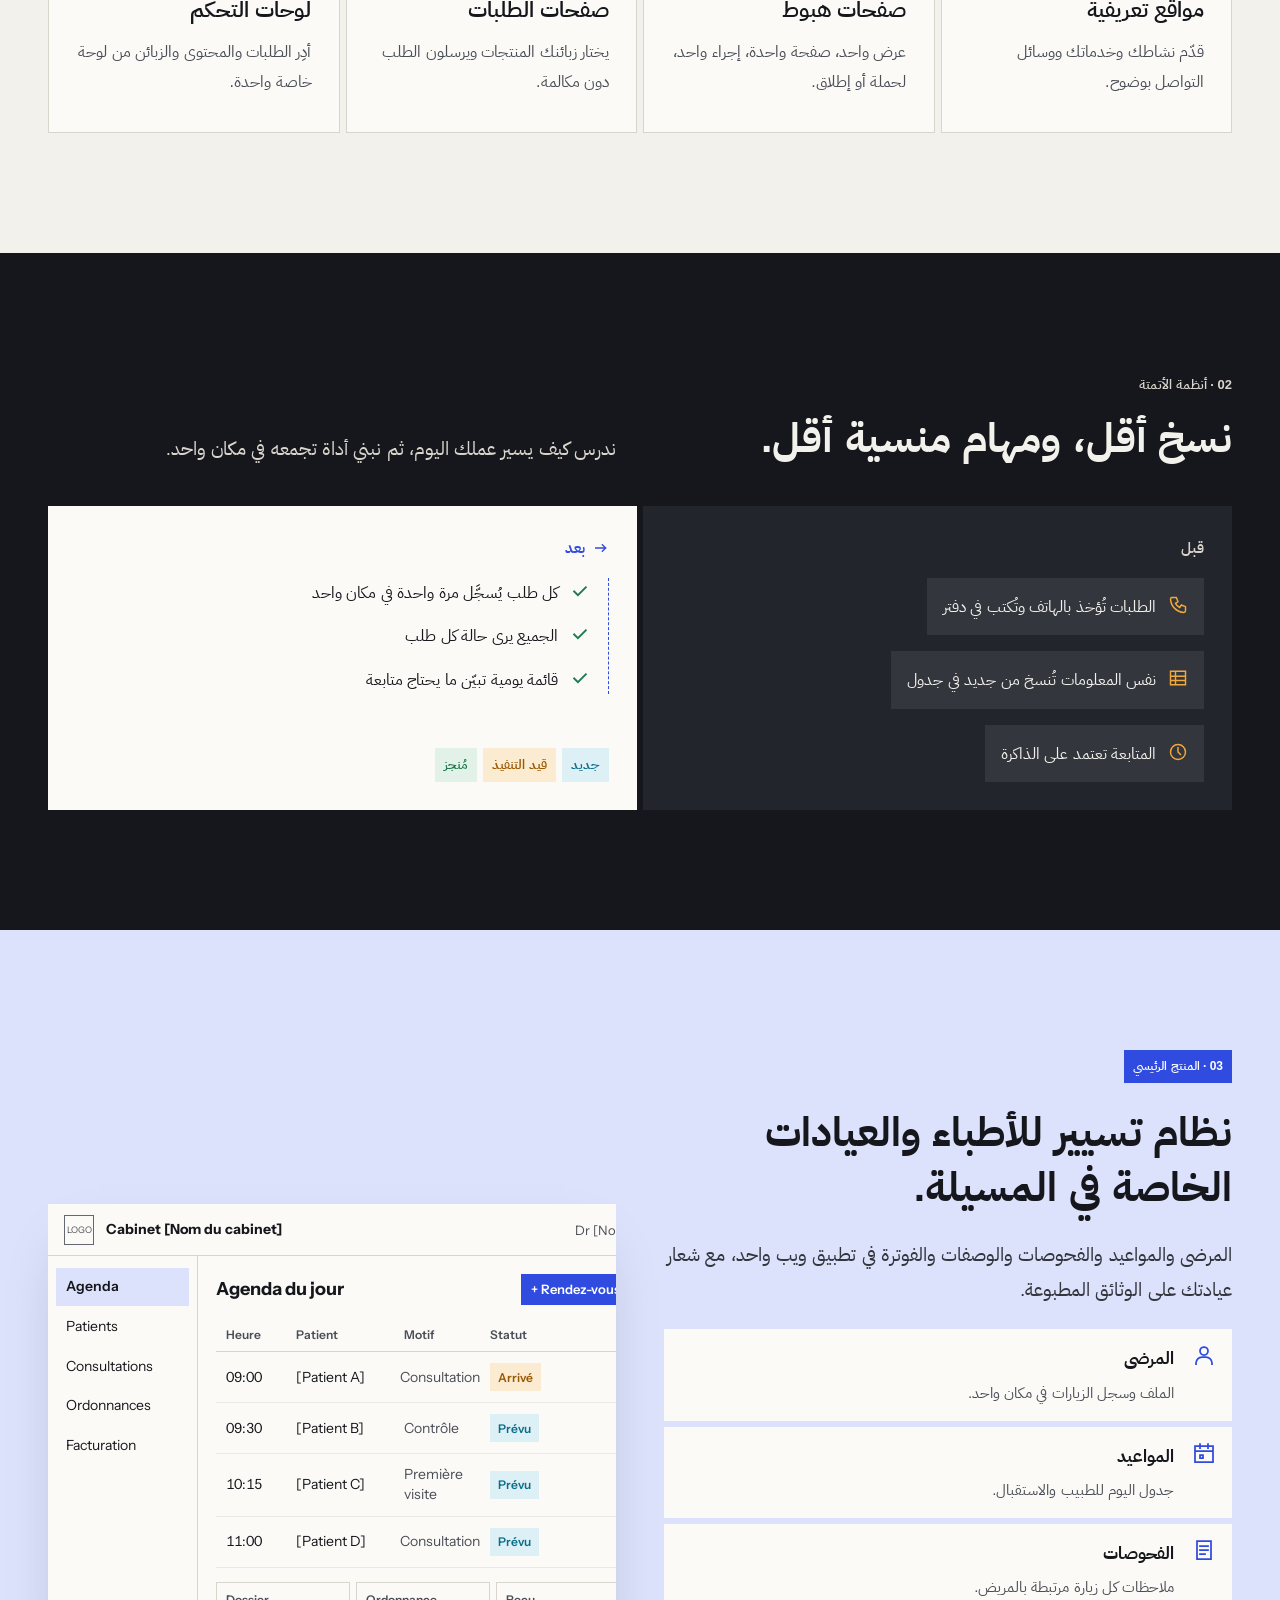
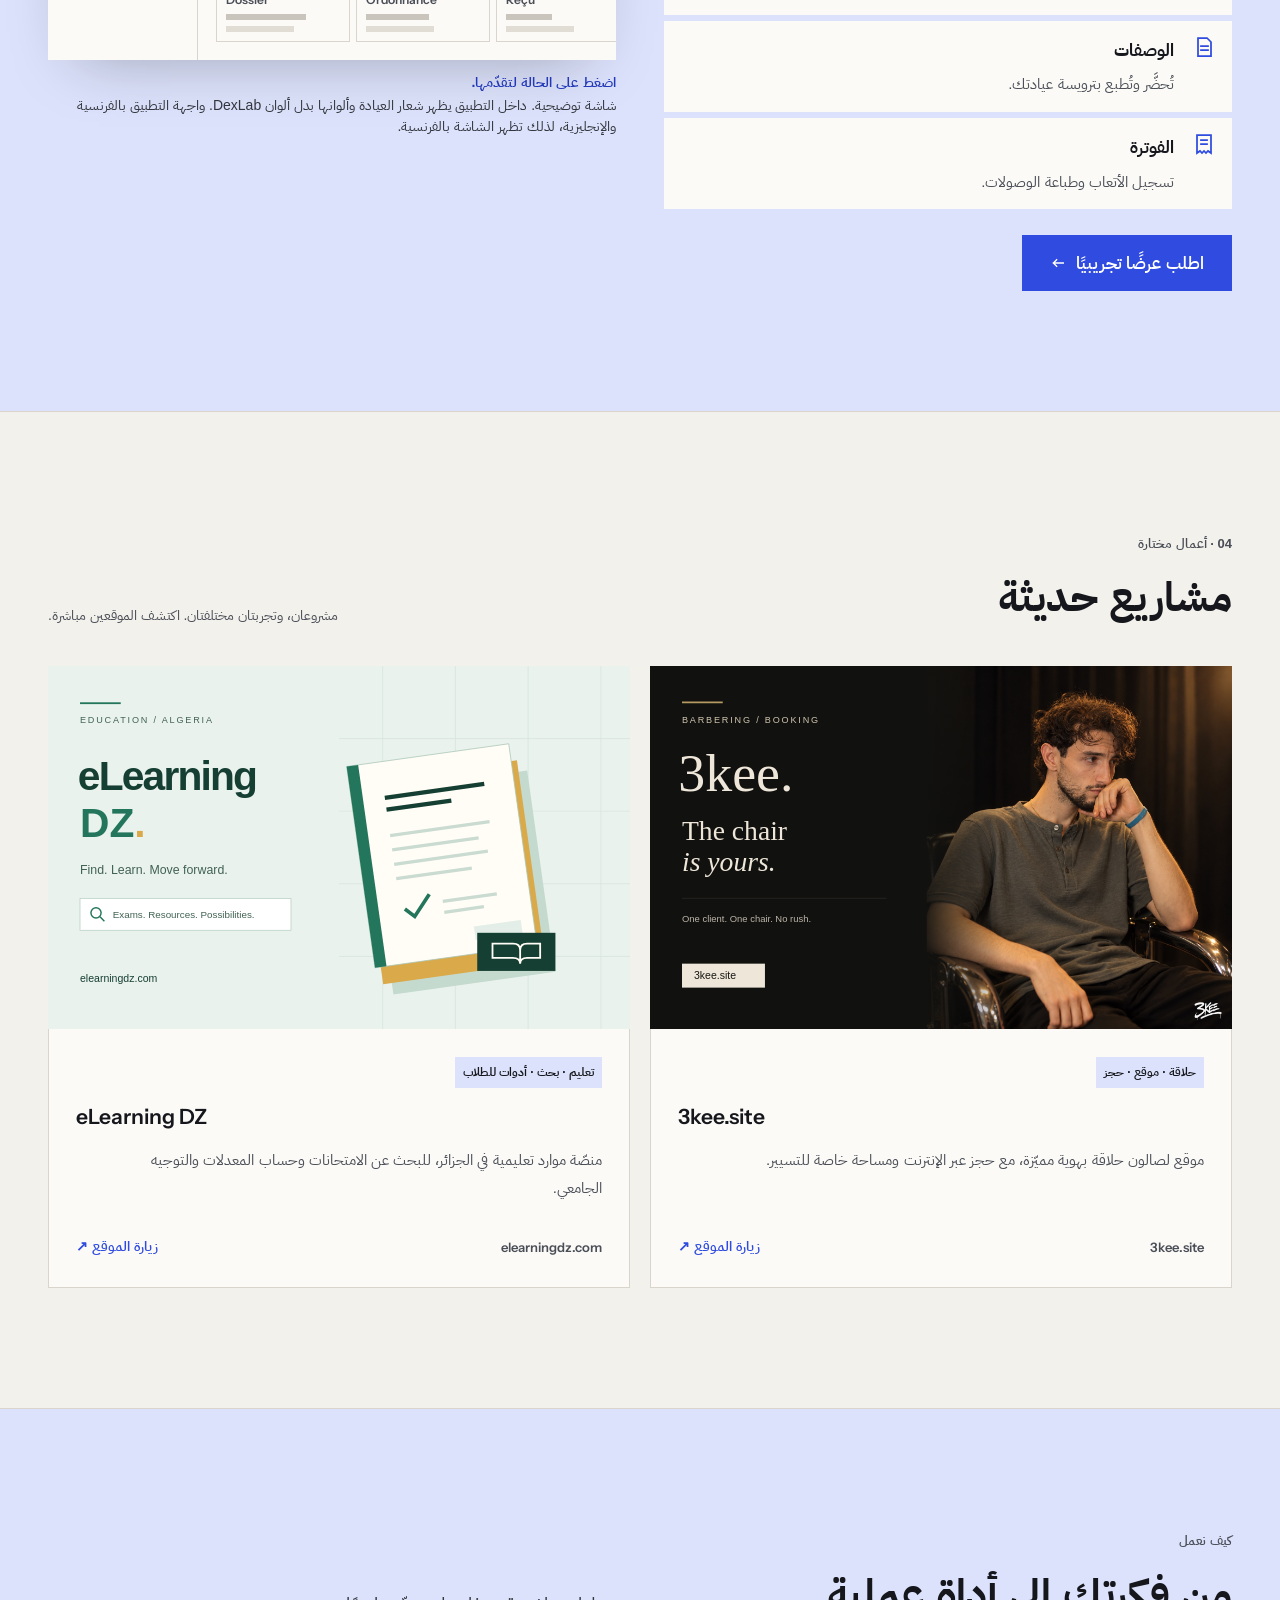
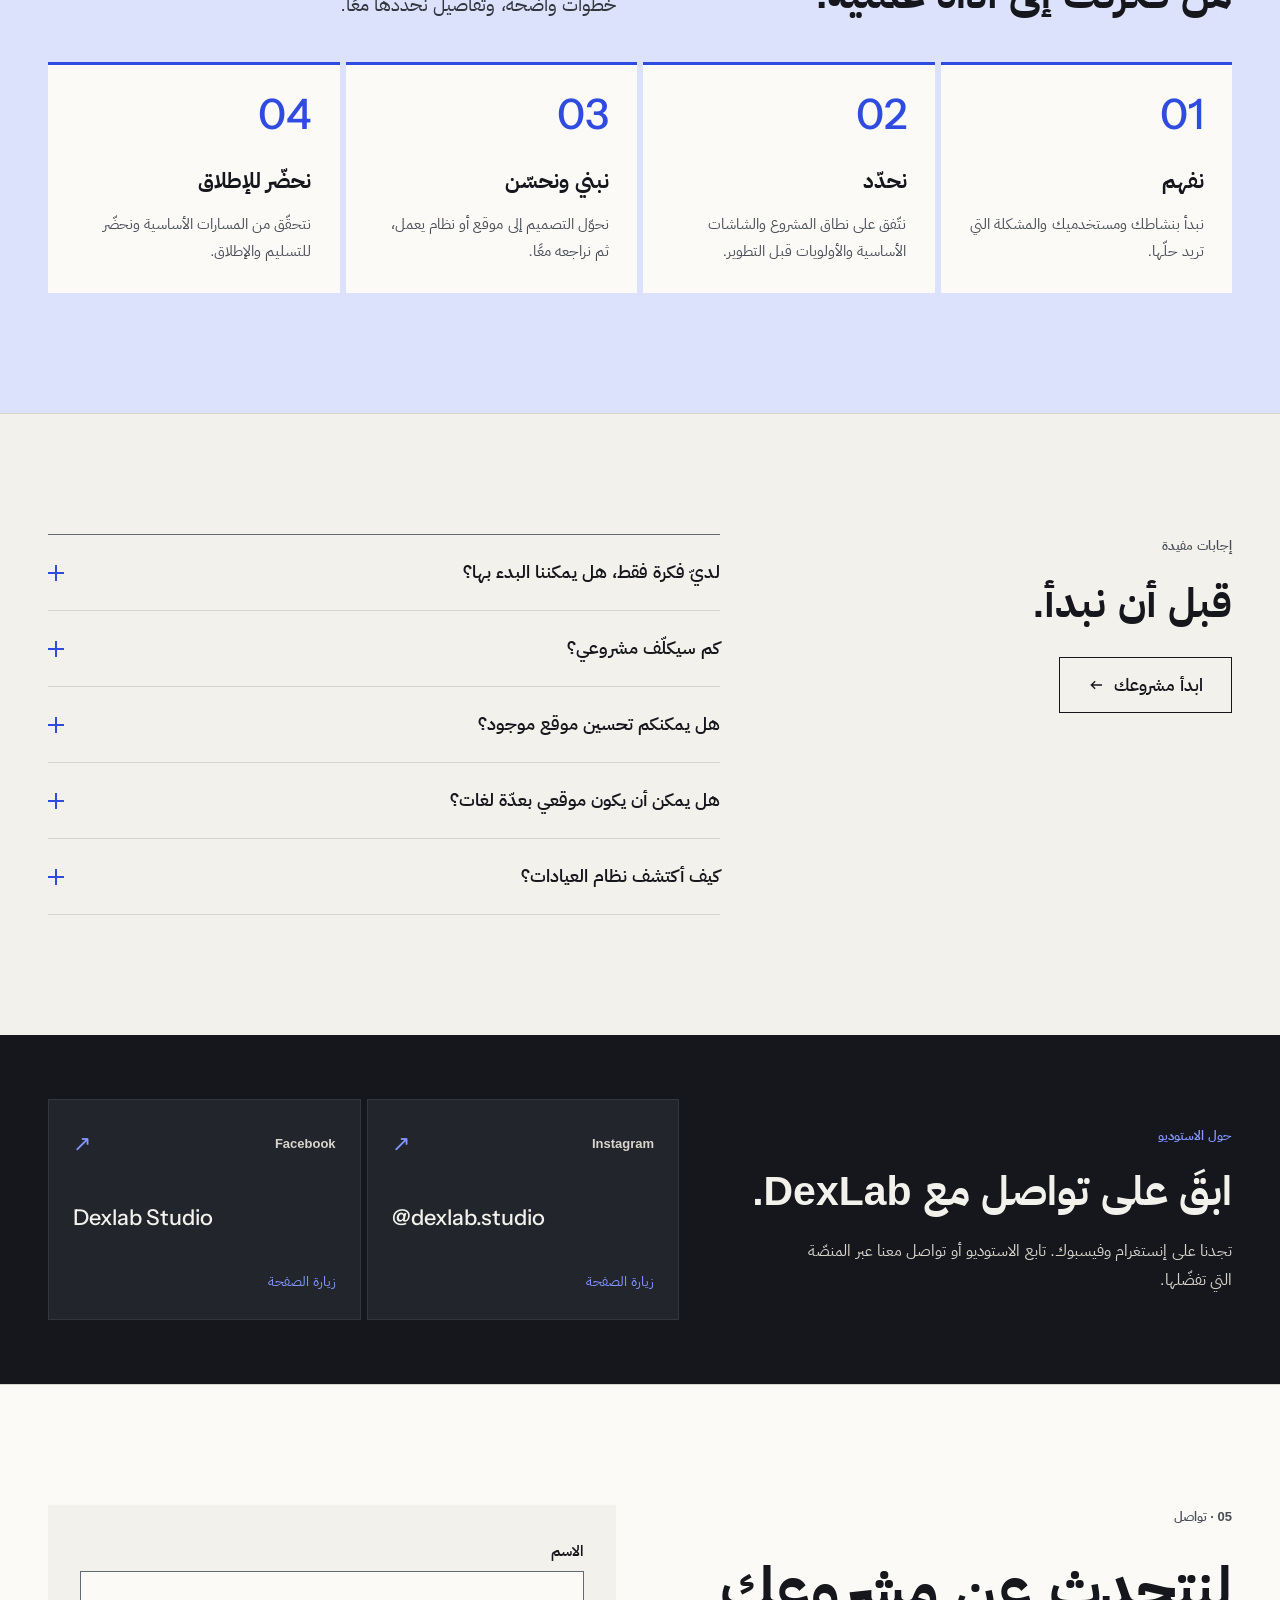
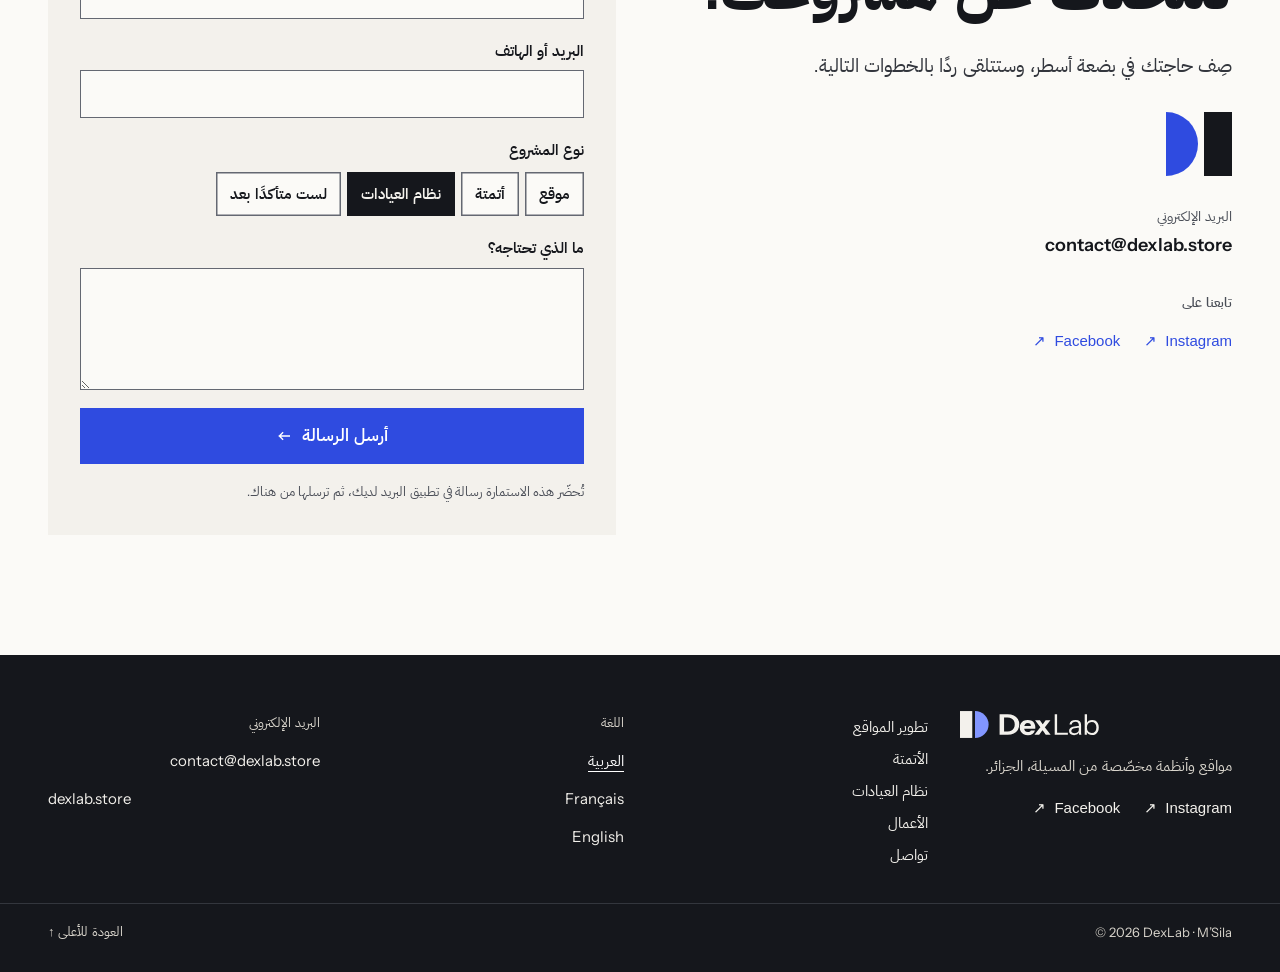
==== commit c53ec486: "Version site assets and showcase 3kee and eLearning DZ" ====
--- a/ar/index.html
+++ b/ar/index.html
@@ -24,7 +24,7 @@
 <link rel="apple-touch-icon" href="/assets/img/apple-touch-icon.png">
 <link rel="manifest" href="/site.webmanifest">
 <link rel="preload" href="/assets/fonts/ibm-plex-sans-arabic-arabic-700-normal.woff2" as="font" type="font/woff2" crossorigin>
-<link rel="stylesheet" href="/assets/css/site.css">
+<link rel="stylesheet" href="/assets/css/site.css?v=bd7705f7cf85">
 <script>if(!matchMedia("(prefers-reduced-motion: reduce)").matches)document.documentElement.classList.add("play");</script>
 </head>
 <body>
@@ -60,9 +60,9 @@
 <main id="main">
 <section class="wrap hero" id="top">
 <div class="hero-copy">
-<a class="chip-link" href="#clinic"><span class="tag">عيادات</span><span>نظام تسيير العيادات لأطباء المسيلة</span><svg width="14" height="14" viewBox="0 0 24 24" fill="none" stroke="currentColor" stroke-width="2" stroke-linecap="square" aria-hidden="true"><path d="M4 12h15M14 7l5 5-5 5"/></svg></a>
+<a class="chip-link" href="#clinic"><span class="tag">عيادات</span><span>نظام تسيير العيادات للأطباء</span><svg width="14" height="14" viewBox="0 0 24 24" fill="none" stroke="currentColor" stroke-width="2" stroke-linecap="square" aria-hidden="true"><path d="M4 12h15M14 7l5 5-5 5"/></svg></a>
 <h1><span class="w">مواقع</span> <span class="w">وأنظمة</span> <span class="w">مبنية</span> <span class="w">على</span> <span class="w">مقاس</span> <span class="w">عملك.</span></h1>
-<p class="lead">يصمّم DexLab ويطوّر المواقع وصفحات الطلبات ولوحات التحكم وأدوات التسيير المخصّصة، من المسيلة، لأصحاب الأعمال الذين يريدون ورقًا أقل ووضوحًا أكثر.</p>
+<p class="lead">يصمّم DexLab ويطوّر المواقع وصفحات الطلبات ولوحات التحكم وأدوات التسيير المخصّصة، لأصحاب الأعمال الذين يريدون ورقًا أقل ووضوحًا أكثر.</p>
 <div class="actions"><a class="btn btn-pri" href="#contact">ابدأ مشروعك<svg class="arrow" width="16" height="16" viewBox="0 0 24 24" fill="none" stroke="currentColor" stroke-width="2" stroke-linecap="square" aria-hidden="true"><path d="M4 12h15M14 7l5 5-5 5"/></svg></a><a class="btn btn-sec" href="#work">شاهد الأعمال</a></div>
 </div>
 <button type="button" class="motif" dir="ltr" aria-label="أعِد التركيب">
@@ -129,8 +129,8 @@
 
 <section class="sec" id="work">
 <div class="wrap sec-in">
-<div class="work-head rv"><div><span class="label">04 · أعمال مختارة</span><h2 class="h2">مشاريع حديثة</h2></div><span class="side-note">مشاريع بُنيت لمحلات وعلامات تجارية في الجزائر.</span></div>
-<div class="projects"><article class="project rv" style="--i:0"><div class="p-art" aria-hidden="true"><div class="frame"><b>Skee Block</b></div></div><div class="p-body"><div class="tags"><span>موقع · حجز · لوحة تحكم</span></div><h3 lang="en" dir="ltr">Skee Block</h3><p>موقع صالون حلاقة مع حجز عبر الإنترنت ومساحة خاصة لصاحب المحل.</p></div></article><article class="project rv" style="--i:1"><div class="p-art v2" aria-hidden="true"><div class="frame"><b>Nexora</b></div></div><div class="p-body"><div class="tags"><span>صفحة طلبات</span></div><h3 lang="en" dir="ltr">Nexora</h3><p>صفحة منتج واستمارة طلب لمتجر إلكتروني.</p></div></article><article class="project rv" style="--i:2"><div class="p-art v3" aria-hidden="true"><div class="frame"><b>HEALERS</b></div></div><div class="p-body"><div class="tags"><span>موقع تعريفي · عروض</span></div><h3 lang="en" dir="ltr">HEALERS</h3><p>موقع وعروض لعلامة عناية وصحة حول زيت المغنيسيوم.</p></div></article></div>
+<div class="work-head rv"><div><span class="label">04 · أعمال مختارة</span><h2 class="h2">مشاريع حديثة</h2></div><span class="side-note">مشروعان، وتجربتان مختلفتان. اكتشف الموقعين مباشرة.</span></div>
+<div class="projects"><a class="project project-link rv" href="https://3kee.site/" target="_blank" rel="noopener noreferrer" style="--i:0" aria-label="3kee.site — زيارة الموقع (يفتح في علامة تبويب جديدة)"><div class="project-cover"><img src="/assets/img/projects/3kee-cover.svg?v=b8df659c386f" alt="غلاف مشروع 3kee مع الصورة الأصلية للحلّاق" width="1600" height="1000" loading="lazy" decoding="async"></div><div class="p-body"><div class="tags"><span>حلاقة · موقع · حجز</span></div><h3 lang="en" dir="ltr">3kee.site</h3><p>موقع لصالون حلاقة بهوية مميّزة، مع حجز عبر الإنترنت ومساحة خاصة للتسيير.</p><span class="project-visit"><bdi dir="ltr" class="ltr">3kee.site</bdi><span>زيارة الموقع ↗</span></span></div></a><a class="project project-link rv" href="https://elearningdz.com/" target="_blank" rel="noopener noreferrer" style="--i:1" aria-label="eLearning DZ — زيارة الموقع (يفتح في علامة تبويب جديدة)"><div class="project-cover"><img src="/assets/img/projects/elearningdz-cover.svg?v=f85b2e7f41a6" alt="غلاف مشروع eLearning DZ مع كتب ورسم توضيحي للبحث" width="1600" height="1000" loading="lazy" decoding="async"></div><div class="p-body"><div class="tags"><span>تعليم · بحث · أدوات للطلاب</span></div><h3 lang="en" dir="ltr">eLearning DZ</h3><p>منصّة موارد تعليمية في الجزائر، للبحث عن الامتحانات وحساب المعدلات والتوجيه الجامعي.</p><span class="project-visit"><bdi dir="ltr" class="ltr">elearningdz.com</bdi><span>زيارة الموقع ↗</span></span></div></a></div>
 </div>
 </section>
 
@@ -189,6 +189,6 @@
 </div>
 <div class="wrap foot-bottom"><span dir="ltr" class="ltr">© <span data-year>2026</span> DexLab · M’Sila</span><a href="#top">العودة للأعلى ↑</a></div>
 </footer>
-<script src="/assets/js/site.js" defer></script>
+<script src="/assets/js/site.js?v=782468ca4c55" defer></script>
 </body>
 </html>
--- a/assets/css/site.css
+++ b/assets/css/site.css
@@ -267,6 +267,15 @@
 .work-head > div{display:flex;flex-direction:column;gap:14px}
 .work-head .side-note{font-size:14px;color:var(--graphite);max-width:420px;line-height:1.5}
 .projects{display:grid;grid-template-columns:repeat(auto-fit,minmax(min(320px,100%),1fr));gap:20px}
+.project-link{color:var(--ink);text-decoration:none;min-width:0}
+.project-link:hover{color:var(--ink)}
+.project-cover{aspect-ratio:8/5;overflow:hidden;background:var(--module)}
+.project-cover img{width:100%;height:100%;object-fit:cover;transition:transform var(--slow) var(--out)}
+.project-link:hover .project-cover img{transform:scale(1.025)}
+.project-link .p-body{padding:28px;flex:1}
+.project-link .p-body p{max-width:58ch}
+.project-visit{margin-block-start:auto;padding-block-start:22px;display:flex;flex-wrap:wrap;align-items:center;justify-content:space-between;gap:12px;color:var(--cobalt);font-size:14px;font-weight:600}
+.project-visit>bdi{color:var(--graphite);font-size:13px}
 .project{background:var(--sheet);box-shadow:inset 0 0 0 1px var(--line);display:flex;flex-direction:column;transition:transform var(--fast) var(--out),box-shadow var(--fast) var(--out)}
 .project:hover{transform:translateY(-2px);box-shadow:inset 0 0 0 1.5px var(--ink),var(--lift)}
 .js .project.rv.in:hover{transform:translateY(-2px)}
@@ -417,5 +426,6 @@
   .note{transform:none!important}
   .btn:hover,.card:hover,.project:hover,.mods li:hover{transform:none}
   .social-card:hover,.js .starter-card.rv.in:hover{transform:none}
+  .project-link:hover .project-cover img{transform:none}
 }
 [hidden]{display:none!important}
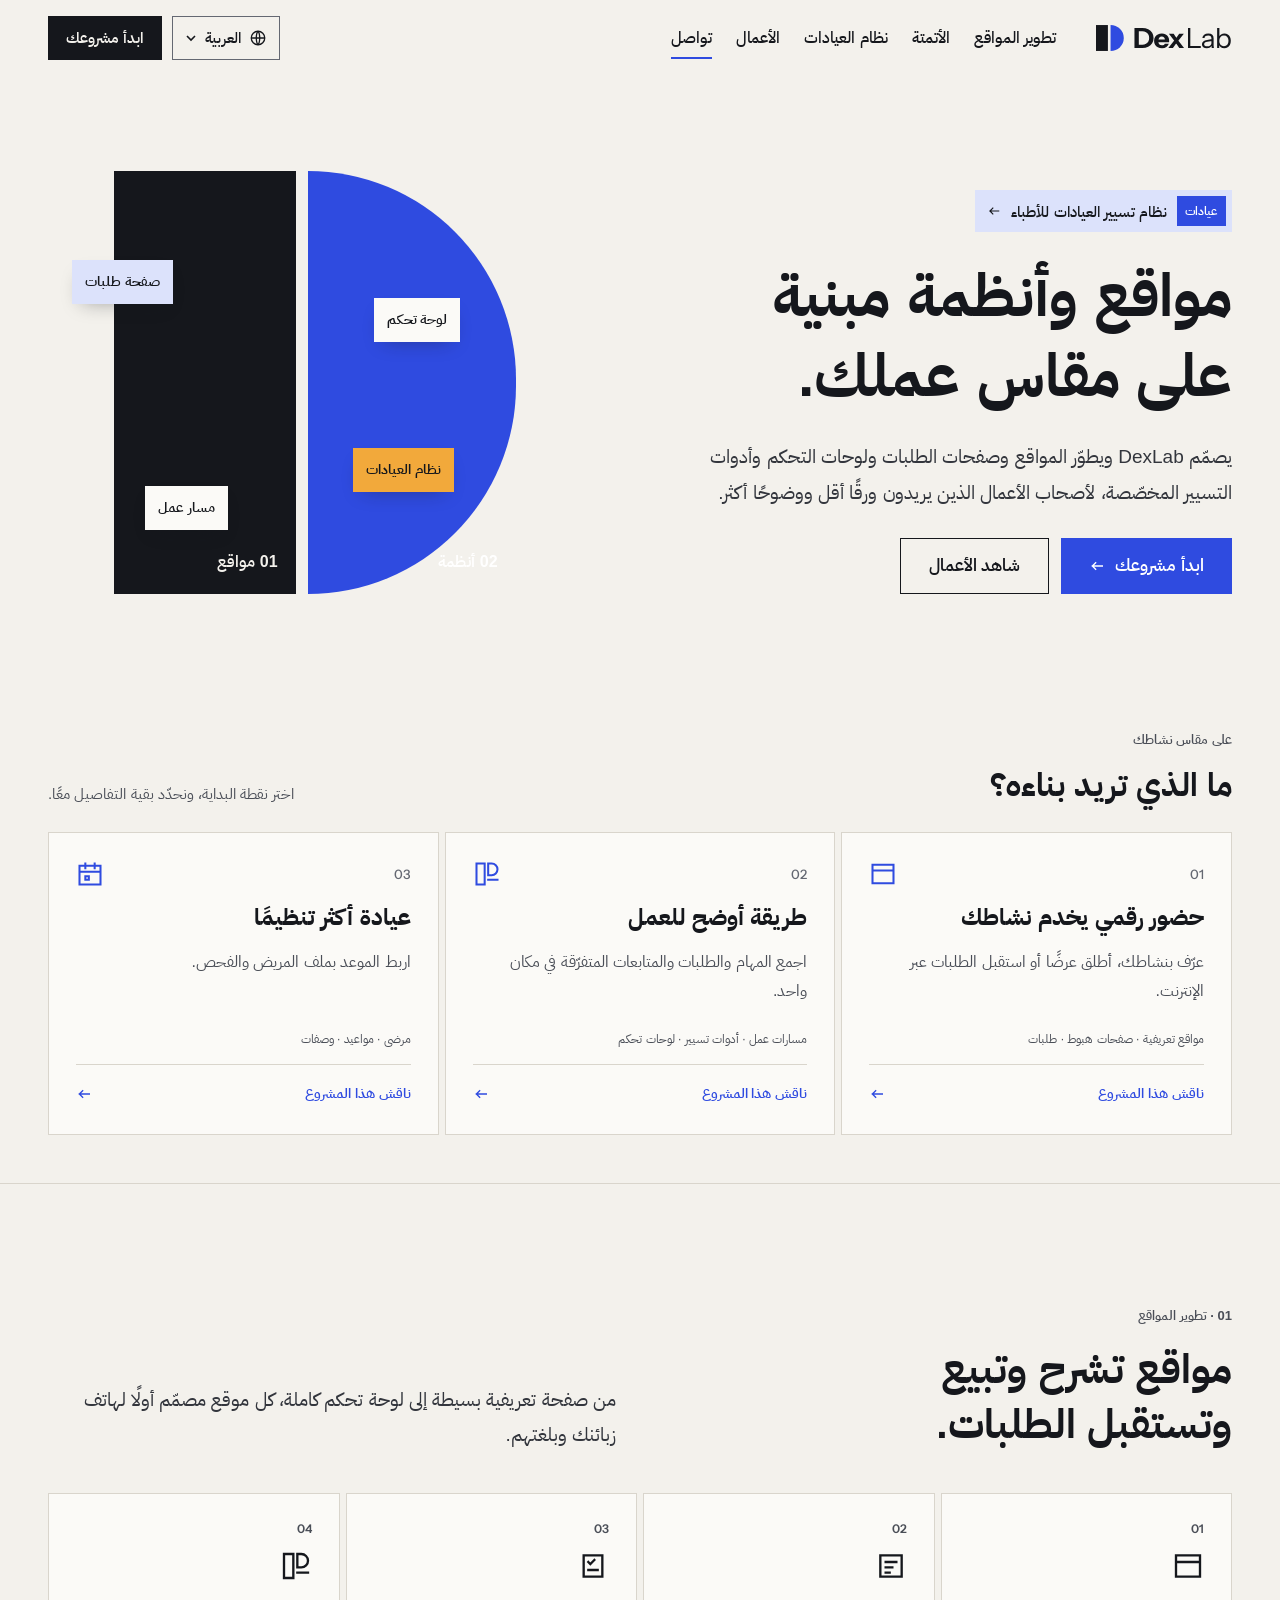
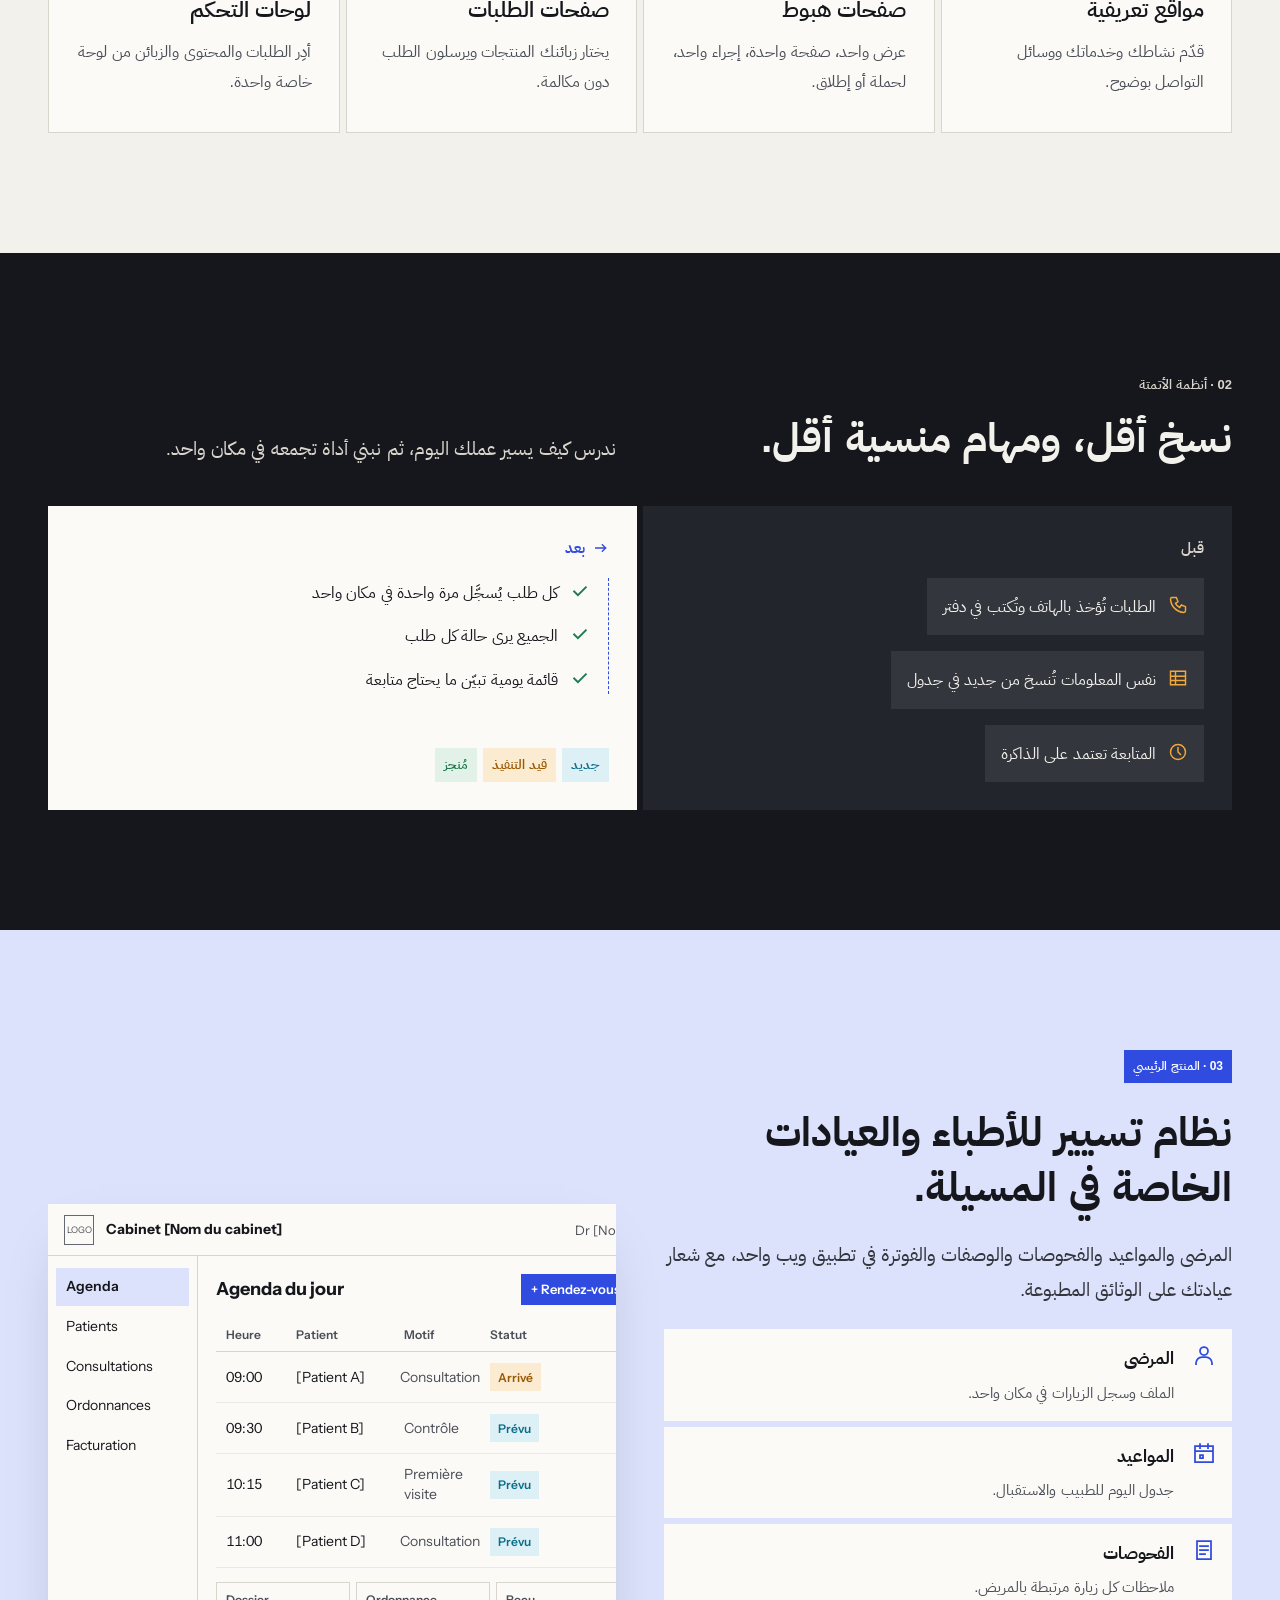
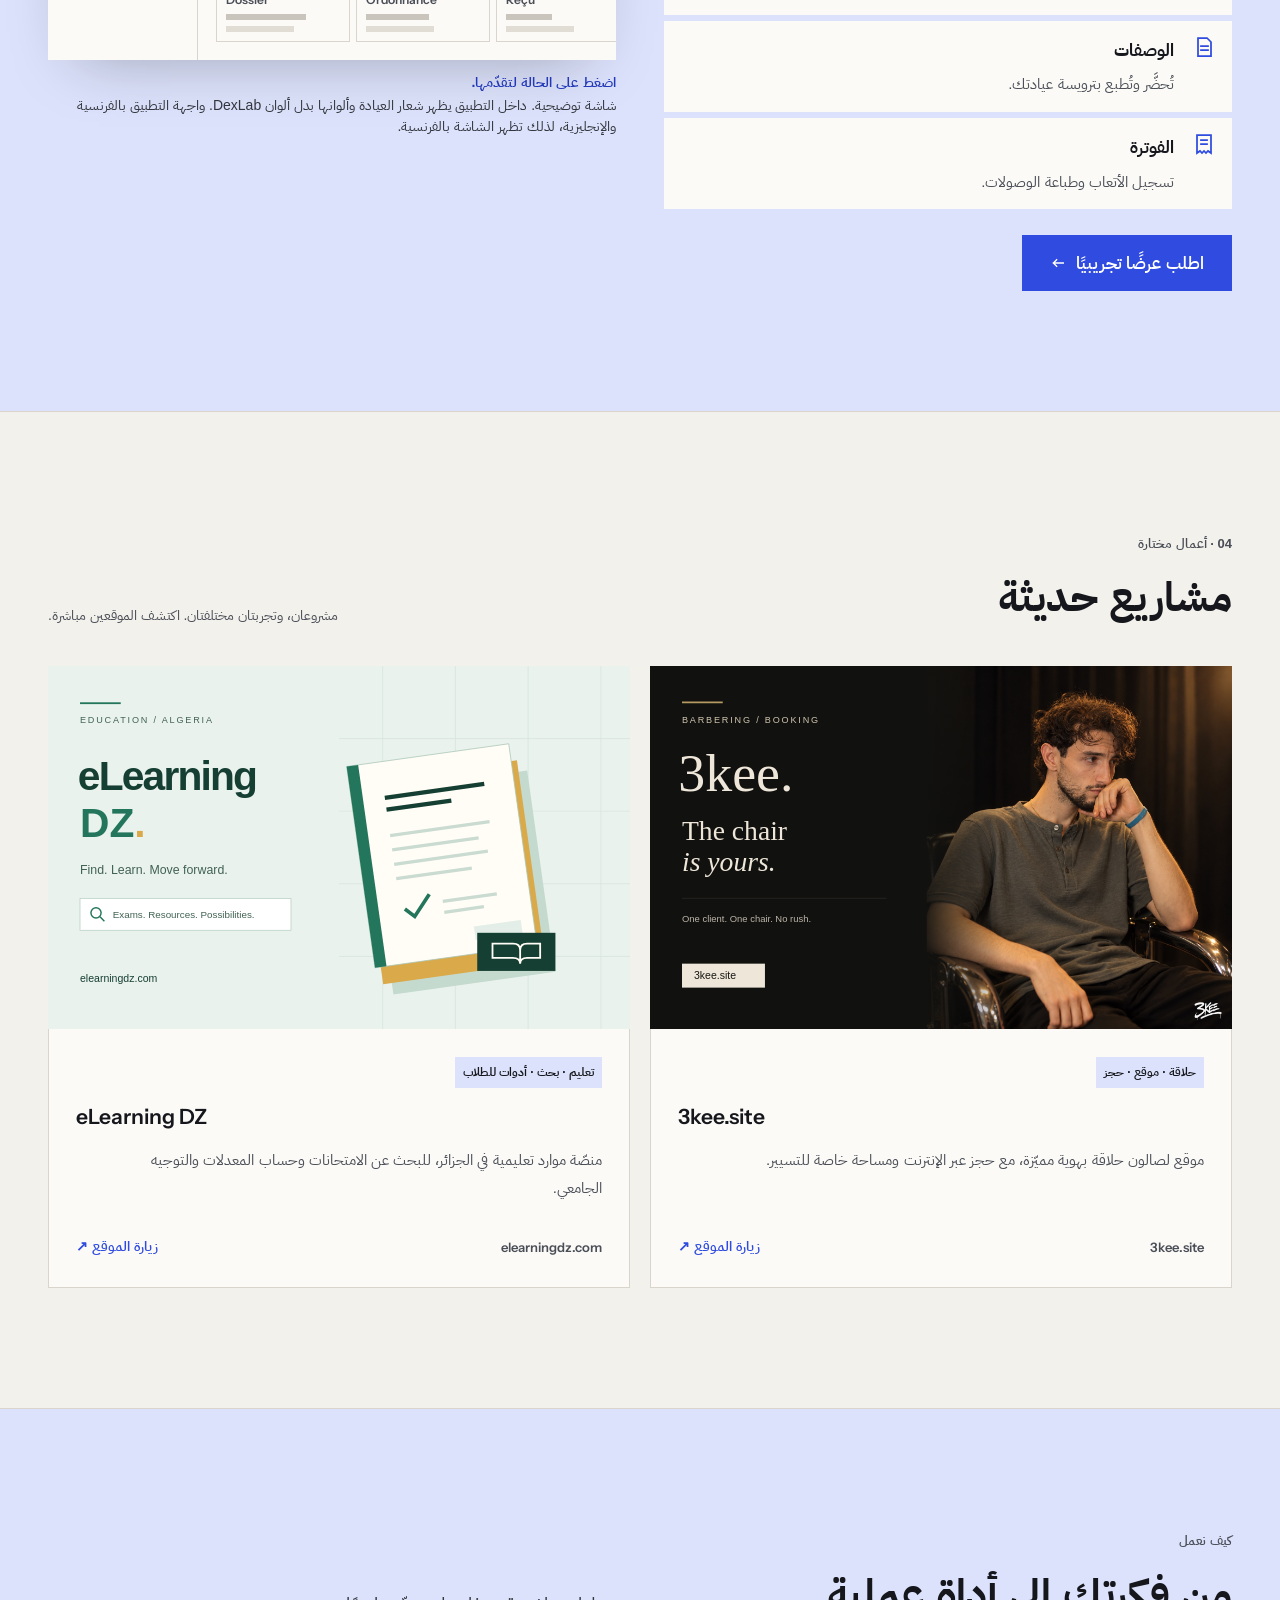
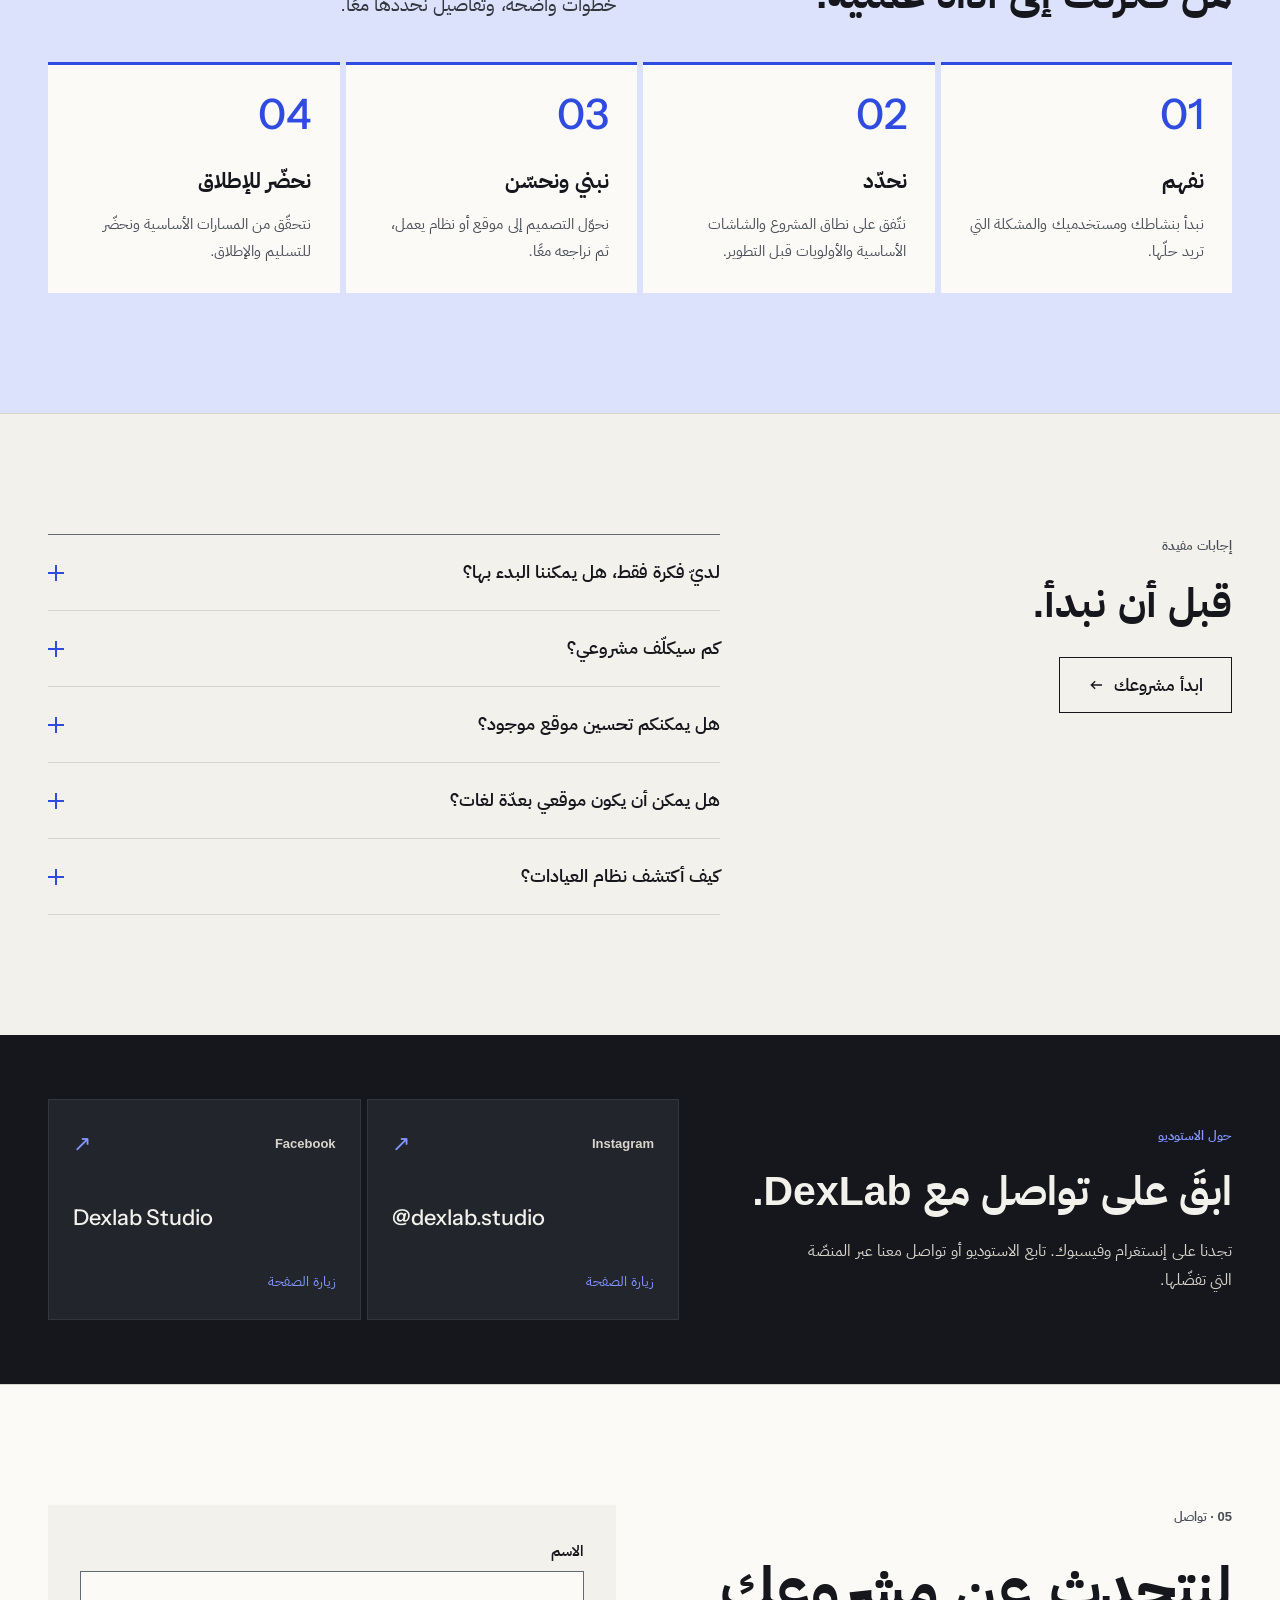
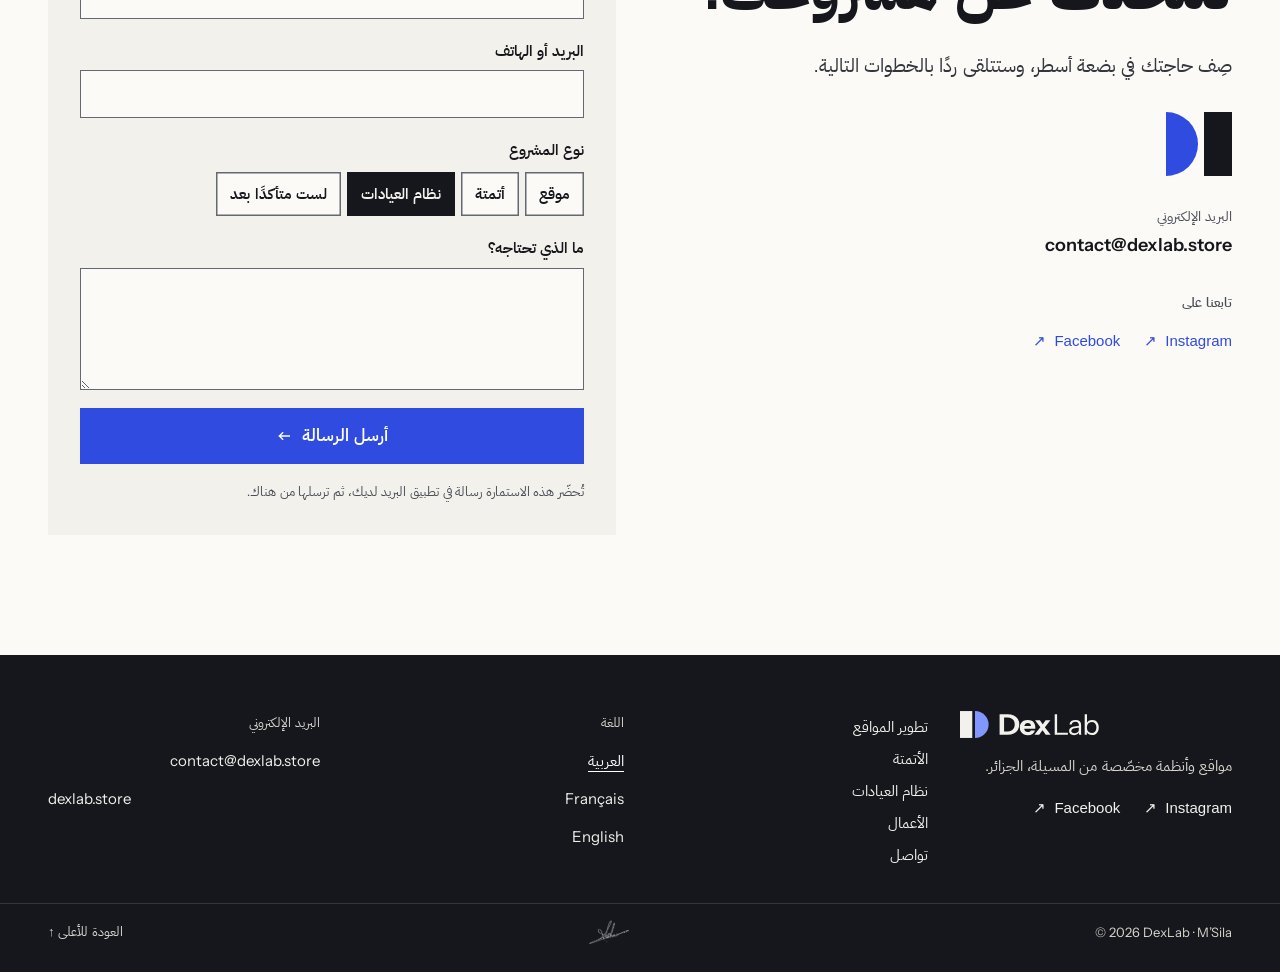
==== commit 4279ffae: "Add small transparent creator signature to all locale footers" ====
--- a/ar/index.html
+++ b/ar/index.html
@@ -24,7 +24,7 @@
 <link rel="apple-touch-icon" href="/assets/img/apple-touch-icon.png">
 <link rel="manifest" href="/site.webmanifest">
 <link rel="preload" href="/assets/fonts/ibm-plex-sans-arabic-arabic-700-normal.woff2" as="font" type="font/woff2" crossorigin>
-<link rel="stylesheet" href="/assets/css/site.css?v=bd7705f7cf85">
+<link rel="stylesheet" href="/assets/css/site.css?v=4c4b911f4ede">
 <script>if(!matchMedia("(prefers-reduced-motion: reduce)").matches)document.documentElement.classList.add("play");</script>
 </head>
 <body>
@@ -187,7 +187,7 @@
 <div><span class="k">اللغة</span><a href="/ar/" lang="ar" hreflang="ar" data-lang="ar" aria-current="true">العربية</a><a href="/fr/" lang="fr" hreflang="fr" data-lang="fr">Français</a><a href="/en/" lang="en" hreflang="en" data-lang="en">English</a></div>
 <div><span class="k">البريد الإلكتروني</span><a href="mailto:contact@dexlab.store"><bdi dir="ltr" class="ltr">contact@dexlab.store</bdi></a><a href="https://dexlab.store" dir="ltr" class="ltr">dexlab.store</a></div>
 </div>
-<div class="wrap foot-bottom"><span dir="ltr" class="ltr">© <span data-year>2026</span> DexLab · M’Sila</span><a href="#top">العودة للأعلى ↑</a></div>
+<div class="wrap foot-bottom"><span dir="ltr" class="ltr">© <span data-year>2026</span> DexLab · M’Sila</span><img class="creator-signature" src="/assets/img/signature.png?v=2c134771c7b8" alt="Developer signature" width="48" height="24" loading="lazy" decoding="async"><a href="#top">العودة للأعلى ↑</a></div>
 </footer>
 <script src="/assets/js/site.js?v=782468ca4c55" defer></script>
 </body>
--- a/assets/css/site.css
+++ b/assets/css/site.css
@@ -429,3 +429,6 @@
   .project-link:hover .project-cover img{transform:none}
 }
 [hidden]{display:none!important}
+
+/* Tiny transparent creator signature, white on the dark footer. */
+.foot .creator-signature{display:block;width:48px;height:24px;object-fit:contain;filter:invert(1);opacity:.7;flex:none;align-self:center}
